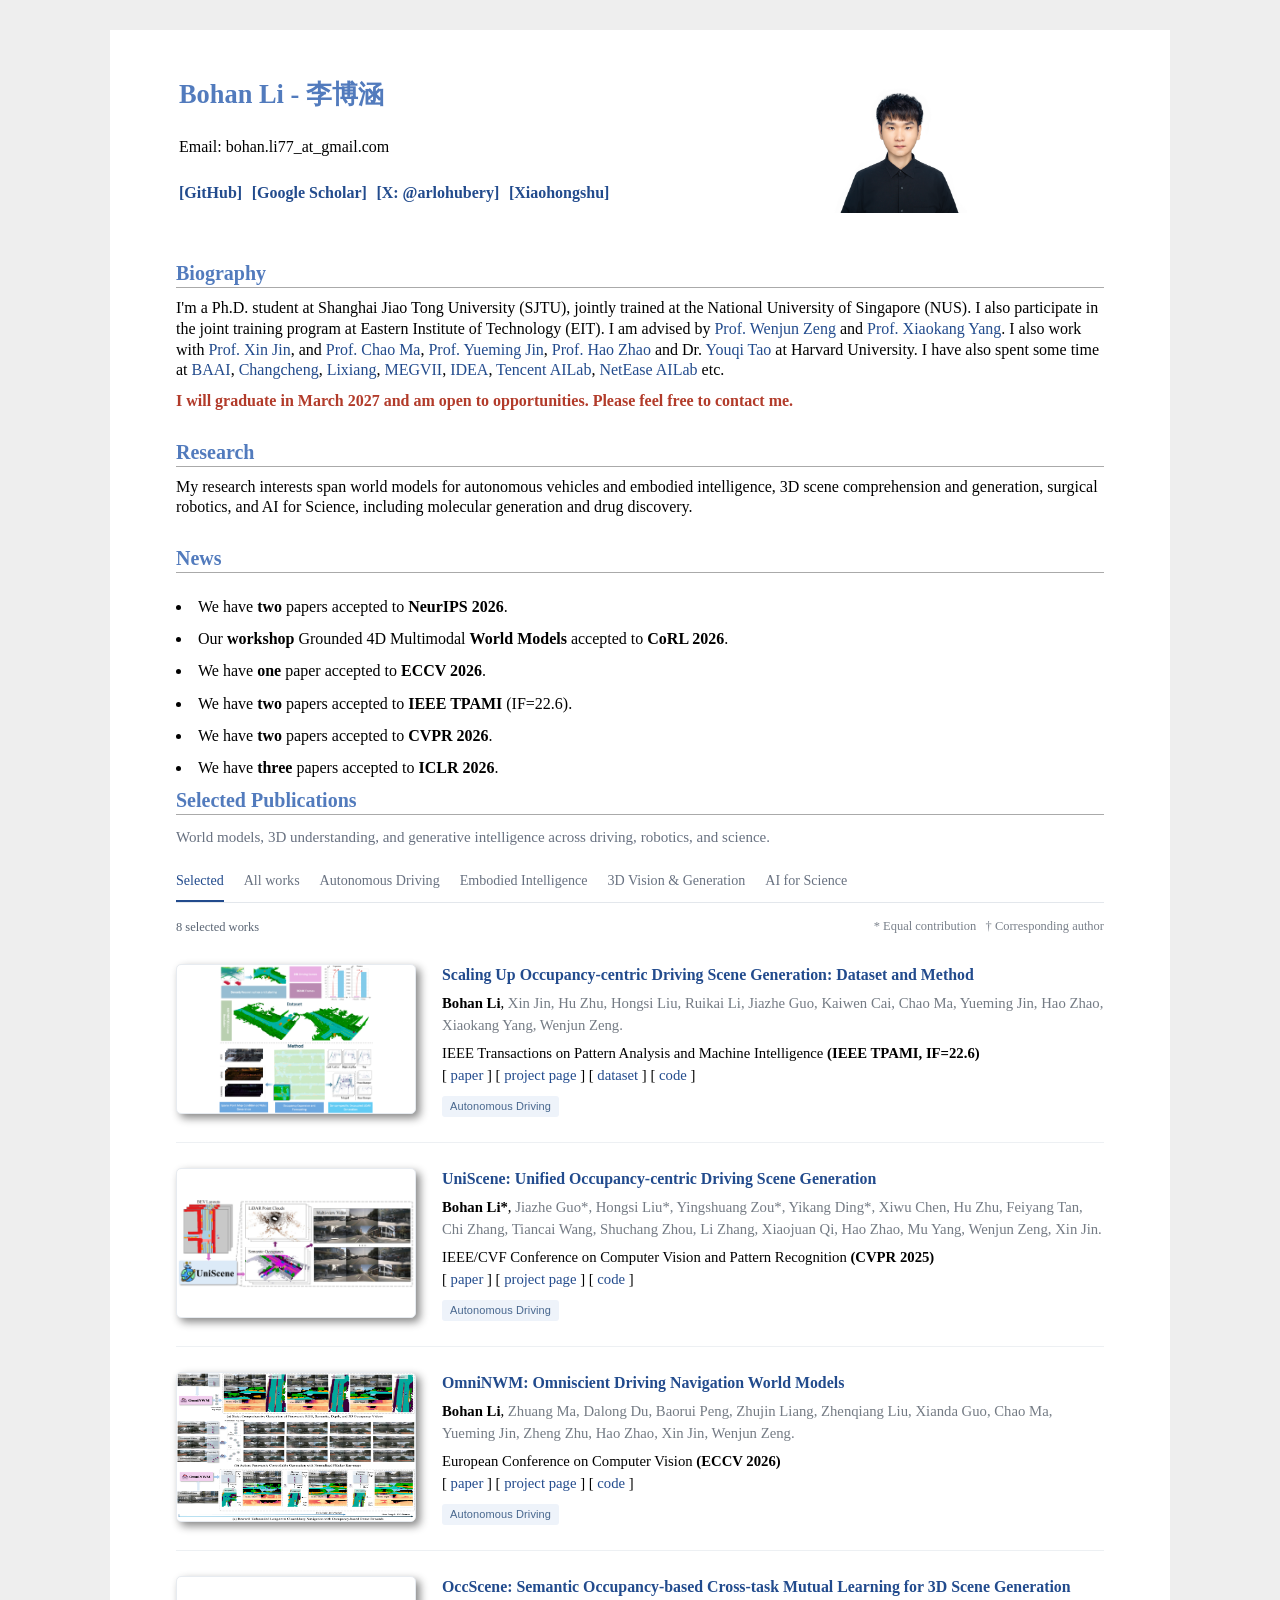
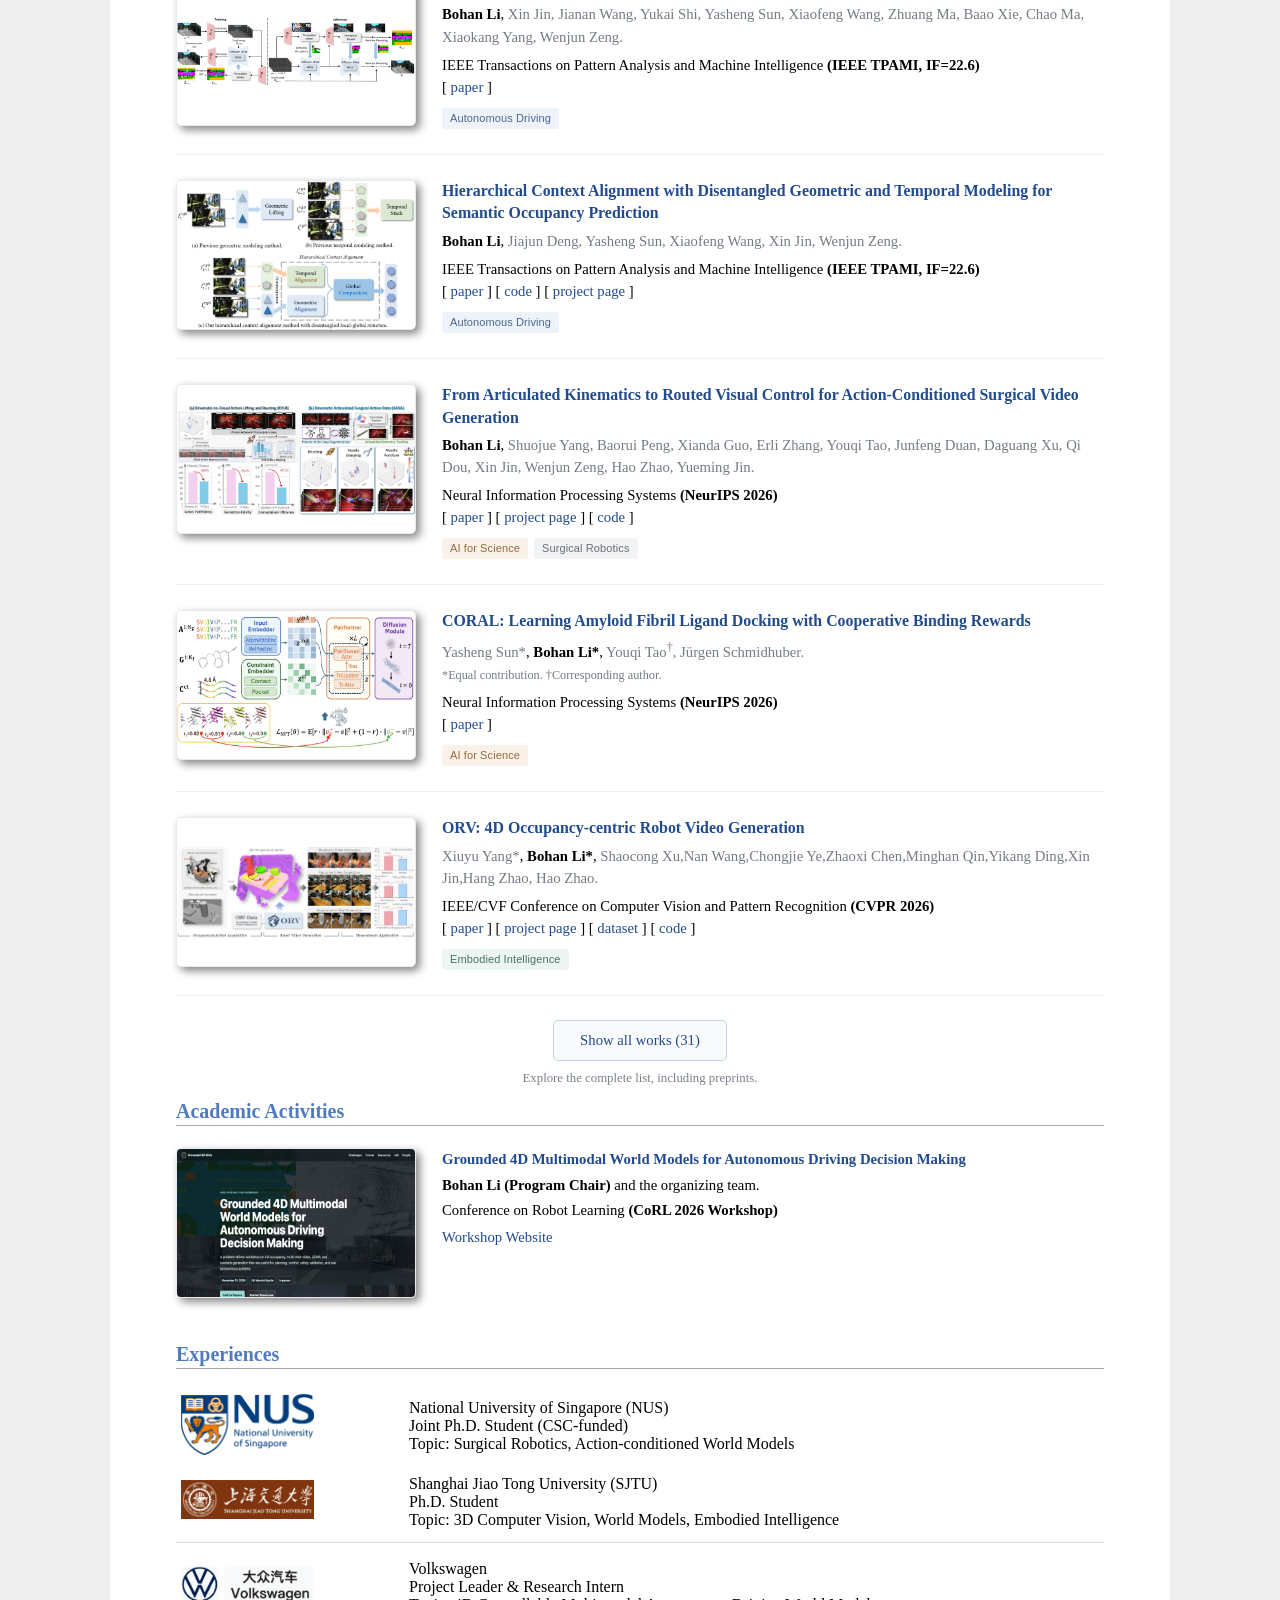
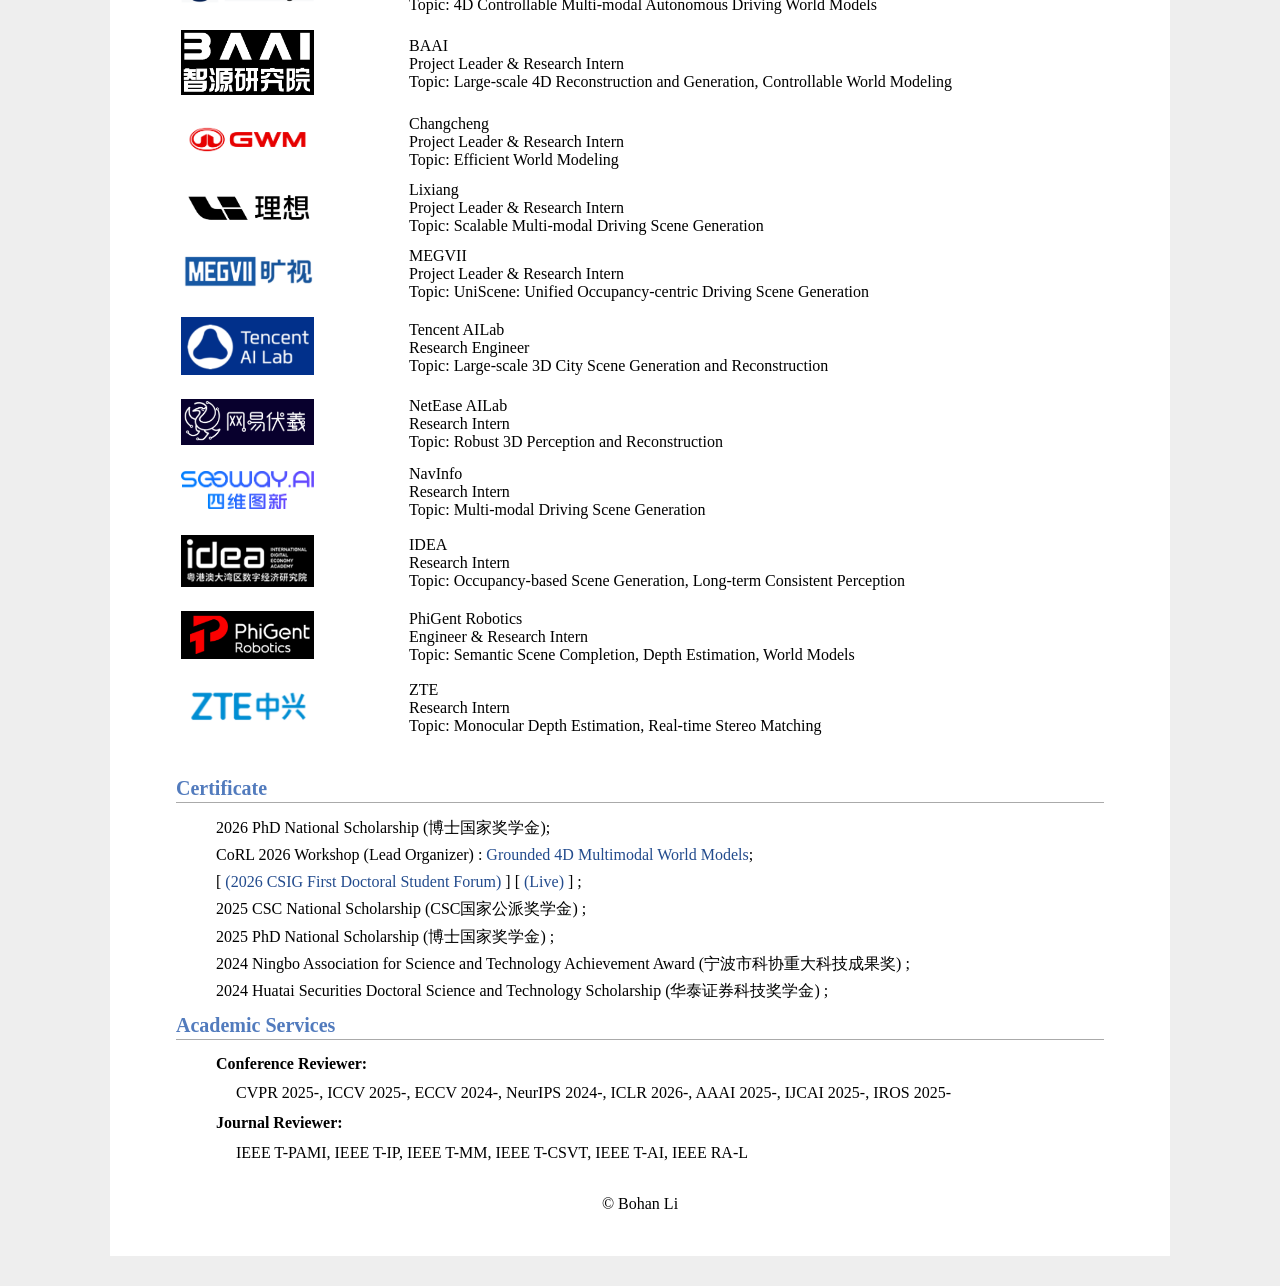
==== index.html @ b948cb82 "Remove equal-contribution markers from OmniNWM" ====
<!DOCTYPE html PUBLIC "-//W3C//DTD XHTML 1.1//EN"
  "http://www.w3.org/TR/xhtml11/DTD/xhtml11.dtd">
<html xmlns="http://www.w3.org/1999/xhtml" xml:lang="en">

<head>
    <link rel="shortcut icon" href="myIcon.ico">
    <meta http-equiv="Content-Type" content="text/html;charset=utf-8" />
    <meta name="viewport" content="width=device-width, initial-scale=1" />

    <meta name="keywords" content="Bohan Li">
    <meta name="description" content="Bohan Li&#39; home page">
    <meta name="google-site-verification" content="X2QFrl-bPeg9AdlMt4VKT9v6MJUSTCf-SrY3CvKt4Zs" />
    <link rel="stylesheet" href="jemdoc.css" type="text/css">
    <link rel="stylesheet" href="publications.css" type="text/css">
    <script src="publications.js" defer></script>
    <title>Bohan Li&#39; Homepage</title>
    <!-- Google Analytics -->
    <script>
        (function(i, s, o, g, r, a, m) {
            i['GoogleAnalyticsObject'] = r;
            i[r] = i[r] || function() {
                (i[r].q = i[r].q || []).push(arguments)
            }, i[r].l = 1 * new Date();
            a = s.createElement(o),
                m = s.getElementsByTagName(o)[0];
            a.async = 1;
            a.src = g;
            m.parentNode.insertBefore(a, m)
        })(window, document, 'script', 'https://www.google-analytics.com/analytics.js', 'ga');

        ga('create', 'UA-159069803-1', 'auto');
        ga('send', 'pageview');
    </script>
    <!-- End Google Analytics -->
    <!--
<script>
  (function(i,s,o,g,r,a,m){i['GoogleAnalyticsObject']=r;i[r]=i[r]||function(){
  (i[r].q=i[r].q||[]).push(arguments)},i[r].l=1*new Date();a=s.createElement(o),
  m=s.getElementsByTagName(o)[0];a.async=1;a.src=g;m.parentNode.insertBefore(a,m)
  })(window,document,'script','https://www.google-analytics.com/analytics.js','ga');

  ga('create', 'UA-87320911-1', 'auto');
  ga('send', 'pageview');

</script>
-->
</head>


<body>
    <div id="layout-content" style="margin-top:25px">
        <table>
            <tbody>
                <tr>
                    <td width="650">
                        <div id="toptitle">
                            <h1>Bohan Li -
                                <font face="Arial"> 李博涵 </font>
                            </h1>
                        </div>

                        <!-- <h3>Mphil Candidate</h3> -->
                        <p>
                            Email: bohan.li77_at_gmail.com<br>
                            <h4 class="profile-links">
                              <a href="https://github.com/Arlo0o">[GitHub]</a>
                              <a href="https://scholar.google.com/citations?user=V-YdQiAAAAAJ&hl=zh-CN">[Google Scholar]</a>
                              <a href="https://x.com/arlohubery">[X: @arlohubery]</a>  
                              <a href="https://www.xiaohongshu.com/user/profile/619df5410000000021021d40">[Xiaohongshu]</a> 
                            </h4>
                        </p>
                    </td>
                    <td>
                        <img src="images/libohan.jpg" style="width:50%;max-width:50%" alt="profile photo" class="hoverZoomLink" ><br>
                    </td>
                </tr>
                <tr>
                </tr>
            </tbody>
        </table>

        <h2>Biography </h2>
        <p>
          <!-- <span style="float:right;margin-left:16px;margin-bottom:8px;text-align:center;font-size:11px;color:#666;">
            <img src="images/wx.png" style="width:76px;max-width:76px;border:1px solid #ddd;padding:2px;background:#fff;" alt="WeChat QR code" class="hoverZoomLink"><br>
            Scan to add WeChat
          </span> -->
          I'm a Ph.D. student at Shanghai Jiao Tong University (SJTU), jointly trained at the National University of Singapore (NUS). I also participate in the joint training program at Eastern Institute of Technology (EIT). I am advised by <a href = "https://scholar.google.com/citations?hl=zh-CN&user=_cUfvYQAAAAJ">Prof. Wenjun Zeng</a> and <a href = "https://scholar.google.com/citations?hl=zh-CN&user=yDEavdMAAAAJ">Prof. Xiaokang Yang</a>. I also work with <a href = "https://scholar.google.com/citations?user=byaSC-kAAAAJ&hl=zh-CN">Prof. Xin Jin</a>, and <a href = "https://scholar.google.com/citations?hl=zh-CN&user=syoPhv8AAAAJ">Prof. Chao Ma</a>, <a href = "https://scholar.google.com/citations?user=s_kbB4oAAAAJ&hl=en">Prof. Yueming Jin</a>, <a href = "https://scholar.google.com/citations?user=ygQznUQAAAAJ&hl=en">Prof. Hao Zhao</a>  and Dr. <a href = "https://sternlab.bwh.harvard.edu/people/">Youqi Tao</a> at Harvard University. <!-- I did my Master's degree at South China University of Technology (SCUT) and Bachelor's degree at Northeastern University (NEU). --> I have also spent some time at <a href="https://www.baai.ac.cn/">BAAI</a>, <a href="https://www.gwm.com.cn/">Changcheng</a>, <a href="https://www.lixiang.com/">Lixiang</a>, <a href="https://en.megvii.com/megvii_research/">MEGVII</a>, <a href="https://www.idea.edu.cn/">IDEA</a>, <a href = "https://ailab.tencent.com/ailab/zh/index">Tencent AILab</a>, <a href="https://fuxi.163.com/laboratory">NetEase AILab</a> etc.
        </p>
        <p class="opportunity-line">I will graduate in March 2027 and am open to opportunities. Please feel free to contact me.</p>
        <h2>Research </h2>
        <p>
          My research interests span world models for autonomous vehicles and embodied intelligence, 3D scene comprehension and generation, surgical robotics, and AI for Science, including molecular generation and drug discovery.
        </p>
        <!-- <div class="research-scope">
          <img src="images/scope.png" alt="Research scope: structured 4D representations connect perception, generation, action, and reward across autonomous driving, embodied intelligence, and surgical robotics">
        </div> -->


        <h2>News </h2>
        <table style="width:100%;border:0px;border-spacing:0px;border-collapse:separate;margin-right:auto;margin-left:auto;"><tbody>
          <!-- <tr> -->
          <!-- <td style="padding:20px;width:100%;vertical-align:middle"> -->
            <div style="overflow-y: scroll; height: 205px;">
              <style>
                div::-webkit-scrollbar {
                  width: 3px; /* Scrollbar width */
                }

                div::-webkit-scrollbar-track {
                  background: #f1f1f1; /* Track color */
                }

                div::-webkit-scrollbar-thumb {
                  background: #888; /* Thumb color */
                }

                div::-webkit-scrollbar-thumb:hover {
                  background: #555; /* Thumb color on hover */
                }
              </style>
            <p>
              <li> We have <strong>two</strong> papers accepted to <strong>NeurIPS 2026</strong>. </li>
              <li> Our <strong>workshop</strong> Grounded 4D Multimodal <strong>World Models</strong> accepted to <strong>CoRL 2026</strong>. </li>
              <li> We have <strong>one</strong> paper accepted to <strong>ECCV 2026</strong>. </li>
              <li> We have <strong>two</strong> papers accepted to <strong>IEEE TPAMI</strong> (IF=22.6). </li>
              <li> We have <strong>two</strong> papers accepted to <strong>CVPR 2026</strong>. </li>
              <li> We have <strong>three</strong> papers accepted to <strong>ICLR 2026</strong>. </li>
              <li> We have <strong>one</strong> paper accepted to <strong>IEEE TPAMI</strong> (IF=22.6), good news on the last day of 2025. </li>
              <li> We have <strong>two</strong> papers accepted to <strong>IEEE TPAMI</strong> (IF=22.6). </li>
              <li> We have a paper accepted to <strong>NeurIPS 2025</strong>. </li>
              <li> We have a paper accepted to <strong>CoRL 2025 (Oral)</strong>. </li>
              <li> We have <strong>two</strong> papers accepted to <strong>ICCV 2025</strong>. </li>
              <li> We have a paper accepted to <strong>CVPR 2025</strong>. </li>
              <li> We have a paper accepted to <strong>NeurIPS 2024</strong>. </li>
              <li> We have <strong>two</strong> papers accepted to <strong>ECCV 2024</strong>. </li>
              <li> We have a paper accepted to <strong>IJCAI 2024 (Oral)</strong>. </li>
              <li> We have a paper accepted to <strong>AAAI 2024</strong>. </li>
              <li> We have a paper accepted to <strong>ICCV 2023</strong>. </li>
              <li> I worked as a Computer Vision Algorithm Engineer at <strong>Tencent AI Lab</strong>. </li>
            </p>
          </div>

        </tbody></table>


        <section id="publications" aria-labelledby="publications-heading">
        <h2 id="publications-heading">Selected Publications</h2>
        <p class="publication-intro">World models, 3D understanding, and generative intelligence across driving, robotics, and science.</p>
        <div id="publication-controls" hidden>
          <div class="publication-filters" role="group" aria-label="Filter publications">
            <button type="button" data-filter="selected" aria-pressed="true">Selected</button>
            <button type="button" data-filter="all" aria-pressed="false">All works</button>
            <button type="button" data-filter="driving" aria-pressed="false">Autonomous Driving</button>
            <button type="button" data-filter="embodied" aria-pressed="false">Embodied Intelligence</button>
            <button type="button" data-filter="vision" aria-pressed="false">3D Vision &amp; Generation</button>
            <button type="button" data-filter="science" aria-pressed="false">AI for Science</button>
          </div>
          <div class="publication-context">
            <p id="publication-status" role="status" aria-live="polite"></p>
            <span>* Equal contribution &nbsp; &dagger; Corresponding author</span>
          </div>
        </div>
        <noscript><p>All works are shown below. * Equal contribution; &dagger; Corresponding author.</p></noscript>
        <table id="tbPublications" width="100%"   >
            <tbody>
                <tr>
                  <td colspan="2" height="2"></td>  
                </tr>

                <tr>
                </tr>
                <tr>
                </tr>
                
                <tr>
                  <td width="206">
                      <img src="images\omninwm.png" width="200px" style="box-shadow: 4px 4px 8px #888">
                  </td>
                  <td><b><a href="">OmniNWM: Omniscient Driving Navigation World Models</a></b> <br>
                      <b>Bohan Li</b>, <font color="gray">Zhuang Ma, Dalong Du, Baorui Peng, Zhujin Liang, Zhenqiang Liu, Xianda Guo, Chao Ma, Yueming Jin, Zheng Zhu, Hao Zhao, Xin Jin, Wenjun Zeng.</font><br>
                      <p><p>European Conference on Computer Vision <b>(ECCV 2026)</b><br>  [ <a href="https://arxiv.org/abs/2510.18313">paper</a> ] [ <a href="https://arlo0o.github.io/OmniNWM/">project page</a> ] [ <a href="https://github.com/Ma-Zhuang/OmniNWM">code </a> ]   <img src="https://img.shields.io/github/stars/Ma-Zhuang/OmniNWM.svg?style=social&label=Star" alt="GitHub Stars"> 
                  </td>
              </tr>

                          
              <tr>
                <td width="206">
                    <img src="images\uniscene.png" width="200px" height="80" style="box-shadow: 4px 4px 8px #888">
                </td>
                <td><b><a href="">UniScene: Unified Occupancy-centric Driving Scene Generation</a></b> <br>
                    <b>Bohan Li*</b>, <font color="gray">Jiazhe Guo*, Hongsi Liu*, Yingshuang Zou*, Yikang Ding*, Xiwu Chen, Hu Zhu, Feiyang Tan, Chi Zhang, Tiancai Wang, Shuchang Zhou, Li Zhang, Xiaojuan Qi, Hao Zhao, Mu Yang, Wenjun Zeng, Xin Jin.</font><br>
                    <p><p>IEEE/CVF Conference on Computer Vision and Pattern Recognition <b>(CVPR 2025)</b><br> [ <a href="https://arxiv.org/abs/2412.05435">paper</a> ] [ <a href="https://arlo0o.github.io/uniscene/">project page</a> ] [ <a href="https://github.com/Arlo0o/UniScene-Unified-Occupancy-centric-Driving-Scene-Generation">code</a> ]  <img src="https://img.shields.io/github/stars/Arlo0o/UniScene-Unified-Occupancy-centric-Driving-Scene-Generation?style=social" alt="GitHub Stars">
                </td>
            </tr>

            <tr>
              <td width="206">
                  <img src="images\uniscenev2.png" width="200px"  style="box-shadow: 4px 4px 8px #888">
              </td>
              <td><b><a href="">Scaling Up Occupancy-centric Driving Scene Generation: Dataset and Method</a></b> <br>     
                  <b>Bohan Li</b>, <font color="gray"> Xin Jin, Hu Zhu, Hongsi Liu, Ruikai Li, Jiazhe Guo, Kaiwen Cai, Chao Ma, Yueming Jin, Hao Zhao, Xiaokang Yang, Wenjun Zeng.</font><br> 
                  <p><p>IEEE Transactions on Pattern Analysis and Machine Intelligence <b>(IEEE TPAMI, IF=22.6)</b><br> [ <a href="https://arxiv.org/abs/2510.22973">paper</a> ]  [ <a href="https://arlo0o.github.io/uniscenev2/">project page</a> ] [ <a href="https://huggingface.co/datasets/Arlolo0/Nuplan-Occupancy/tree/main">dataset</a> ]  [ <a href="https://github.com/Arlo0o/UniScene-Unified-Occupancy-centric-Driving-Scene-Generation/tree/v2">code</a> ]  <img src="https://img.shields.io/github/stars/Arlo0o/UniScene-Unified-Occupancy-centric-Driving-Scene-Generation?style=social" alt="GitHub Stars">
              </td>
          </tr>

              
                <tr>
                  <td width="206">
                      <img src="images\occscene.png" width="200px" height="80" style="box-shadow: 4px 4px 8px #888">
                  </td>
                  <td><b><a href="">OccScene: Semantic Occupancy-based Cross-task Mutual Learning for 3D Scene Generation</a></b> <br>
                      <b>Bohan Li</b>, <font color="gray">Xin Jin, Jianan Wang, Yukai Shi, Yasheng Sun, Xiaofeng Wang, Zhuang Ma, Baao Xie, Chao Ma, Xiaokang Yang, Wenjun Zeng.</font><br>
                      <p><p>IEEE Transactions on Pattern Analysis and Machine Intelligence <b>(IEEE TPAMI, IF=22.6)</b><br> [ <a href="https://ieeexplore.ieee.org/document/11139101">paper</a> ]
                  </td>
              </tr>
              



                          
              <tr>
                <td width="206">
                    <img src="images\hisop.png" width="200px" height="80" style="box-shadow: 4px 4px 8px #888">
                </td>
                <td><b><a href="">Hierarchical Context Alignment with Disentangled Geometric and Temporal Modeling for Semantic Occupancy Prediction</a></b> <br>
                    <b>Bohan Li</b>, <font color="gray">Jiajun Deng, Yasheng Sun, Xiaofeng Wang, Xin Jin, Wenjun Zeng.</font><br>
                    <p><p>IEEE Transactions on Pattern Analysis and Machine Intelligence <b>(IEEE TPAMI, IF=22.6)</b><br> [ <a href="https://ieeexplore.ieee.org/document/11328858">paper</a> ]  [ <a href="https://github.com/Arlo0o/HTCL">code</a> ]  [ <a href="https://arlo0o.github.io/hisop.github.io/">project page</a> ]  
                </td>
            </tr>


        <tr>
          <td width="206">
              <img src="images/KVLR.png" width="200px" style="box-shadow: 4px 4px 8px #888" alt="KVLR method and KASA dataset overview">
          </td>
          <td><b><a href="https://arxiv.org/abs/2605.08712">From Articulated Kinematics to Routed Visual Control for Action-Conditioned Surgical Video Generation</a></b> <br>
              <b>Bohan Li</b>, <font color="gray">Shuojue Yang, Baorui Peng, Xianda Guo, Erli Zhang, Youqi Tao, Junfeng Duan, Daguang Xu, Qi Dou, Xin Jin, Wenjun Zeng, Hao Zhao, Yueming Jin.</font><br>
              <p><p>Neural Information Processing Systems <b>(NeurIPS 2026)</b><br> [ <a href="https://arxiv.org/abs/2605.08712">paper</a> ] [ <a href="https://arlo0o.github.io/KVLR-project/">project page</a> ] [ <a href="https://github.com/Arlo0o/KVLR">code</a> ]
          </td>
        </tr>

        <tr>
          <td width="206">
              <img src="images/coral.jpg" width="200px" style="box-shadow: 4px 4px 8px #888" alt="CORAL cooperative amyloid fibril ligand docking overview">
          </td>
          <td><b><a href="https://openreview.net/forum?id=Dfzv8dmnaf">CORAL: Learning Amyloid Fibril Ligand Docking with Cooperative Binding Rewards</a></b> <br>
              <font color="gray">Yasheng Sun*</font>, <b>Bohan Li*</b>, <font color="gray">Youqi Tao<sup title="Corresponding author">&dagger;</sup>, J&uuml;rgen Schmidhuber.</font><br>
              <font color="gray"><small>*Equal contribution. &dagger;Corresponding author.</small></font><br>
              <p><p>Neural Information Processing Systems <b>(NeurIPS 2026)</b><br> [ <a href="https://openreview.net/forum?id=Dfzv8dmnaf">paper</a> ]
          </td>
        </tr>

            <tr>
              <td width="206">
                  <img src="images\Langsurf.png" width="200px" style="box-shadow: 4px 4px 8px #888">
              </td>
              <td><b><a href="">Langsurf: Language-embedded surface gaussians for 3d scene understanding</a></b> <br>
                <font color="gray">Hao Li, Minghan Qin, Zhengyu Zou, Diqi He, Xinhao Ji</font>, <b>Bohan Li</b>, <font color="gray"> Bohan Li, Bingquan Dai, Dingewn Zhang, Junwei Han.</font><br>
                <p><p>IEEE Transactions on Pattern Analysis and Machine Intelligence <b>(IEEE TPAMI, IF=22.6)</b><br>  [ <a href="https://arxiv.org/abs/2412.17635">paper</a> ] [ <a href="https://langsurf.github.io/">project page</a> ]  [ <a href="https://github.com/lifuguan/LangSurf">code</a> ] 
          </tr>



                        
          <tr>
            <td width="206">
                <img src="images\navinerfplus.png" width="200px"  style="box-shadow: 4px 4px 8px #888">
            </td>
            <td><b><a href="">NaviNeRF++: Towards Interpretable 3D Reconstruction via Unsupervised Disentangled Representation Learning</a></b> <br>
                <font color="gray">Baao Xie, Zequn Zhang, Huanting Guo, Qiuyu Chen, Hu Zhu,</font> <b>Bohan Li</b>, <font color="gray">Wenjun Zeng, Xin Jin.</font><br>
                <p><p>IEEE Transactions on Pattern Analysis and Machine Intelligence <b>(IEEE TPAMI, IF=22.6)</b><br> [ <a href="https://ieeexplore.ieee.org/abstract/document/11144453">paper</a> ]
            </td>
        </tr>

        



                <tr>
                  <td width="206">
                      <img src="images\orv.png" width="200px" style="box-shadow: 4px 4px 8px #888">
                  </td>
                  <td><b><a href="">ORV: 4D Occupancy-centric Robot Video Generation</a></b> <br>
                    <font color="gray">Xiuyu Yang*</font>, <b>Bohan Li*</b>, <font color="gray"> Shaocong Xu,Nan Wang,Chongjie Ye,Zhaoxi Chen,Minghan Qin,Yikang Ding,Xin Jin,Hang Zhao, Hao Zhao.</font><br>
                    <p><p>IEEE/CVF Conference on Computer Vision and Pattern Recognition <b>(CVPR 2026)</b><br> [ <a href="https://arxiv.org/abs/2506.03079">paper</a> ] [ <a href="https://orangesodahub.github.io/ORV/">project page</a> ] [ <a href="https://huggingface.co/datasets/Pixtella/Adv-nuSc">dataset</a> ] [ <a href="https://github.com/OrangeSodahub/ORV">code</a> ] <img src="https://img.shields.io/github/stars/OrangeSodahub/ORV.svg?style=social&label=Star" alt="GitHub Stars">  
                  </td>
              </tr>

              


          <tr>
            <td width="206">
                <img src="images\pam.png" width="200px" style="box-shadow: 4px 4px 8px #888">
            </td>
            <td><b><a href="">PAM: A Pose–Appearance–Motion Engine for Sim-to-Real HOI Video Generation</a></b> <br>
              <font color="gray">Mingju Gao, Kaisen Yang, Huan-ang Gao</font>, <b>Bohan Li</b>, <font color="gray"> Ao Ding, Wenyi Li, Yangcheng Yu, Jinkun Liu, Shaocong Xu, Yike Niu, Haohan Chi, Hao Chen, Hao Tang, Yu Zhang, Li Yi, Hao Zhao.</font><br>
              <p><p>IEEE/CVF Conference on Computer Vision and Pattern Recognition <b>(CVPR 2026)</b><br>  [ <a href="https://arxiv.org/abs/2603.22193">paper</a> ]  
            </td>
        </tr>



          <tr>
            <td width="206">
                <img src="images\LightofNormals.png" width="200px" style="box-shadow: 4px 4px 8px #888">
            </td>
            <td><b><a href="">Light of Normals: Unified Feature Representation for Universal Photometric Stereo</a></b> <br>
              <font color="gray">Houyuan Chen, Hong Li, Chongjie Ye, Zhaoxi Chen,</font> <b>Bohan Li</b>, <font color="gray"> Shaocong Xu, Xianda Guo, Xuhui Liu, Yikai Wang, Baochang Zhang, Satoshi Ikehata, Boxin Shi, Anyi Rao, Hao Zhao.</font><br>
              <p><p>International Conference on Learning Representations <b>(ICLR 2026)</b><br> [ <a href="https://arxiv.org/abs/2506.18882">paper</a> ] [ <a href="https://houyuanchen111.github.io/lino.github.io">project page</a> ]  [ <a href="https://huggingface.co/spaces/houyuanchen/lino">HuggingFace</a> ]  [ <a href="https://github.com/houyuanchen111/LINO_UniPS">code</a> ]  <img src="https://img.shields.io/github/stars/houyuanchen111/LINO_UniPS.svg?style=social&label=Star" alt="GitHub Stars"> 
            </td>
        </tr>


        
          <tr>
            <td width="206">
                <img src="images\LightX.png" width="200px" style="box-shadow: 4px 4px 8px #888">
            </td>
            <td><b><a href="">Light-X: Generative 4D Video Rendering with Camera and Illumination Control</a></b> <br>
              <font color="gray">Tianqi Liu, Zhaoxi Chen, Zihao Huang, Shaocong Xu, Saining Zhang, Chongjie Ye,</font> <b>Bohan Li</b>, <font color="gray">  Zhiguo Cao, Wei Li, Hao Zhao, Ziwei Liu.</font><br>
              <p><p>International Conference on Learning Representations <b>(ICLR 2026)</b><br> [ <a href="https://arxiv.org/abs/2512.05115">paper</a> ] [ <a href="https://lightx-ai.github.io/">project page</a> ]  [ <a href="https://github.com/TQTQliu/Light-X">code</a> ]   <img src="https://img.shields.io/github/stars/TQTQliu/Light-X.svg?style=social&label=Star" alt="GitHub Stars"> 
            </td>
        </tr>

          <tr>
            <td width="206">
                <img src="images\stablemap.png" width="200px" style="box-shadow: 4px 4px 8px #888">
            </td>
            <td><b><a href="">Stability Under Scrutiny: Benchmarking Representation Paradigms for Online HD Mapping</a></b> <br>
              <font color="gray">Hao Shan, Ruikai Li, Han Jiang, Yizhe Fan, Ziyang Yan,</font> <b>Bohan Li</b>, <font color="gray"> Xiaoshuai Hao, Hao Zhao, Zhiyong Cui, Yilong Ren, Haiyang Yu.</font><br>
              <p><p>International Conference on Learning Representations <b>(ICLR 2026)</b><br> [ <a href="https://arxiv.org/abs/2510.10660">paper</a> ] [ <a href="https://stablehdmap.github.io/">project page</a> ]  
            </td>
        </tr>

        <tr>
          <td width="206">
              <img src="images\dkt.png" width="200px" style="box-shadow: 4px 4px 8px #888">
          </td>
          <td><b><a href="">Diffusion Knows Transparency: Repurposing Video Diffusion for Transparent Object Depth and Normal Estimation</a></b> <br>
            <font color="gray">Shaocong Xu, Songlin Wei, Qizhe Wei, Zheng Geng, Hong Li, Licheng Shen, Qianpu Sun, Shu Han, Bin Ma,</font> <b>Bohan Li</b>, <font color="gray"> Chongjie Ye, Yuhang Zheng, Nan Wang, Saining Zhang, Hao Zhao.</font><br>
            <p><p>IEEE International Conference on Robotics & Automation <b>(ICRA 2026)</b><br> [ <a href="https://arxiv.org/pdf/2512.23705">paper</a> ] [ <a href="https://daniellli.github.io/projects/DKT/">project page</a> ]  [ <a href="https://github.com/Daniellli/DKT">code</a> ]   <img src="https://img.shields.io/github/stars/Daniellli/DKT.svg?style=social&label=Star" alt="GitHub Stars">  
          </td>
      </tr>

            <tr>
              <td width="206">
                  <img src="images\challenger.png" width="200px"  style="box-shadow: 4px 4px 8px #888">
              </td>
              <td><b><a href="">Challenger: Affordable Adversarial Driving Video Generation</a></b> <br>
                <font color="gray">Zhiyuan Xu*</font>, <b>Bohan Li*</b>, <font color="gray"> Huan-ang Gao, Mingju Gao, Yong Chen, Ming Liu, Chenxu Yan, Hang Zhao, Shuo Feng, Hao Zhao.</font><br>
                  <p><p>Conference on Robot Learning (<b>CoRL 2025</b> SAFE-ROL Workshop <b>Oral</b>)<br> [ <a href=https://arxiv.org/abs/2505.15880>paper</a> ] [ <a href="https://pixtella.github.io/Challenger/">project page</a> ] [ <a href="https://huggingface.co/datasets/Pixtella/Adv-nuSc">Dataset</a> ] [ <a href="https://github.com/Pixtella/Challenger">code</a> ]  <img src="https://img.shields.io/github/stars/Pixtella/Challenger.svg?style=social&label=Star" alt="GitHub Stars">  
              </td>
          </tr>

                <tr>
                  <td width="206">
                      <img src="images\MDE.png" width="200px" height="80" style="box-shadow: 4px 4px 8px #888">
                  </td>
                  <td><b><a href="">Hybrid-grained Feature Aggregation with Coarse-to-fine Language Guidance for Self-supervised Monocular Depth Estimation</a></b> <br>
                      <font color="gray"> Wenyao Zhang*, Hongsi Liu*, </font> <strong>Bohan Li*</strong>,<font color="gray"> Jiawei He, Zekun Qi, Yunnan Wang, Shengyang Zhao, Xinqiang Yu, Wenjun Zeng, Xin Jin.</font> 
                      <p><p>International Conference on Computer Vision <b>(ICCV 2025)</b><br>  [ <a href="https://arxiv.org/abs/2510.09320">paper</a> ]  [ <a href="https://github.com/Zhangwenyao1/Hybrid-depth">code</a> ] 
                  </td>
                </tr>

              <tr>
                <td width="206">
                    <img src="images\streetgs.png" width="200px" height="80" style="box-shadow: 4px 4px 8px #888">
                </td>
                <td><b><a href="">Unifying Appearance Codes and Bilateral Grids for Driving Scene Gaussian Splatting</a></b> <br>
                    <font color="gray">Nan Wang, Yuantao Chen, Lixing Xiao, Weiqing Xiao, </font><b>Bohan Li</b>, <font color="gray">Zhaoxi Chen, Chongjie Ye, Shaocong Xu, Saining Zhang, Ziyang Yan, Pierre Merriaux, Lei Lei, Tianfan Xue, Hao Zhao.</font><br>
                    <p><p>Neural Information Processing Systems <b>(NeurIPS 2025)</b><br> [ <a href="https://arxiv.org/abs/2506.05280?">paper</a> ]  [ <a href="https://bigcileng.github.io/bilateral-driving/">project page</a> ]  [ <a href="https://github.com/BigCiLeng/bilateral-driving">code</a> ] <img src="https://img.shields.io/github/stars/BigCiLeng/bilateral-driving.svg?style=social&label=Star" alt="GitHub Stars">
                </td>
            </tr>



            <tr>
              <td width="206">
                  <img src="images\OnePoseViaGen.png" width="200px"  style="box-shadow: 4px 4px 8px #888">
              </td>
              <td><b><a href="">One View, Many Worlds: Single-Image to 3D Object Meets Generative Domain Randomization for One-Shot 6D Pose Estimation</a></b> <br>
                <font color="gray"> Zheng Geng, Nan Wang, Shaocong Xu, Chongjie Ye, </font><b>Bohan Li</b>, <font color="gray">Zhaoxi Chen, Sida Peng, Hao Zhao.</font><br>
                  <p><p>Conference on Robot Learning ( <b>CoRL 2025 Oral</b>)<br> [ <a href="https://arxiv.org/abs/2509.07978">paper</a> ] [ <a href="https://gzwsama.github.io/OnePoseviaGen.github.io/">project page</a> ] [ <a href="https://huggingface.co/spaces/ZhengGeng/OnePoseviaGen">Huggingface</a> ] [ <a href="https://github.com/gzwsama/OnePoseviaGen">code</a> ]  <img src="https://img.shields.io/github/stars/gzwsama/OnePoseviaGen.svg?style=social&label=Star" alt="GitHub Stars">
              </td>
          </tr>


              
              <tr>
                <td width="206">
                    <img src="images\dist4d.png" width="200px" height="80" style="box-shadow: 4px 4px 8px #888">
                </td>
                <td><b><a href="">DiST-4D: Disentangled Spatiotemporal Diffusion with Metric Depth for 4D Driving Scene Generation</a></b> <br>
                    <font color="gray"> Jiazhe Guo, Yikang Ding, Xiwu Chen, Shuo Chen, </font> <strong>Bohan Li</strong>,<font color="gray"> Yingshuang Zou, Xiaoyang Lyu, Feiyang Tan, Xiaojuan Qi, Zhiheng Li, Hao Zhao.</font><br>
                    <p><p>International Conference on Computer Vision <b>(ICCV 2025)</b><br> [
                        <a href="https://arxiv.org/abs/2503.15208">paper</a> ] [ <a href="https://royalmelon0505.github.io/DiST-4D/">page</a> ] [ <a href="https://github.com/royalmelon0505/dist4d">code</a> ] <img src="https://img.shields.io/github/stars/royalmelon0505/dist4d.svg?style=social&label=Star" alt="GitHub Stars">
                </td>
              </tr>

              <tr>
                <td width="206">
                    <img src="images\mudg.jpg" width="200px" height="80" style="box-shadow: 4px 4px 8px #888">
                </td>
                <td><b><a href="">MuDG: Taming Multi-modal Diffusion with Gaussian Splatting for Urban Scene Reconstruction</a></b> <br>
                    <font color="gray"> Yingshuang Zou, Yikang Ding, Chuanrui Zhang, Jiazhe Guo, </font> <strong>Bohan Li</strong>,<font color="gray">  Xiaoyang Lyu, Feiyang Tan, Xiaojuan Qi, Haoqian Wang.</font><br>
                    <p><p>British Machine Vision Association <b>(BMVC 2025)</b><br> [
                        <a href="https://arxiv.org/abs/2503.10604">paper</a> ] [ <a href="https://heiheishuang.xyz/mudg">page</a> ] [ <a href="https://github.com/heiheishuang/MuDG">code</a> ]  <img src="https://img.shields.io/github/stars/heiheishuang/MuDG.svg?style=social&label=Star" alt="GitHub Stars">
                </td>
              </tr>




                <tr>
                  <td colspan="2" height="5"></td>  
                </tr>

                <tr>
                  <td width="206">
                      <img src="images\TAPTRv2.png" width="200px" height="80" style="box-shadow: 4px 4px 8px #888">
                  </td>
                  <td><b><a href="">TAPTRv2: Attention-based Position Update Improves Tracking Any Point</a></b> <br>
                      <font color="gray"> Hongyang Li, Feng Li, Hao Zhang, Tianhe Ren, Shilong Liu,</font> <strong>Bohan Li</strong>,<font color="gray"> Zhaoyang Zeng, Lei Zhang.</font><br>
                      <p><p>Neural Information Processing Systems <b>(NeurIPS 2024)</b><br> [
                          <a href="https://arxiv.org/abs/2407.16291">paper</a> ]  
                  </td>
                </tr>

                <tr>
                  <td colspan="2" height="5"></td>  
                </tr>

                <tr>
                <tr>
                  <td width="206">
                      <img src="images\htcl.jpg" width="200px" style="box-shadow: 4px 4px 8px #888">
                  </td>
                  <td><b><a href="">Hierarchical Temporal Context Learning for Camera-based Semantic Scene Completion</a></b> <br>
                      <b>Bohan Li</b>, <font color="gray">Jiajun Deng, Wenyao Zhang, Liang, Dalong Du, Xin Jin, Wenjun Zeng. </font><br>
                      <p><p>European Conference on Computer Vision <b>(ECCV 2024)</b><br> [
                          <a href="https://arxiv.org/abs/2407.02077">paper</a> ]  [ <a href="https://github.com/Arlo0o/HTCL">code</a> ]  <img src="https://img.shields.io/github/stars/Arlo0o/HTCL.svg?style=social&label=Star" alt="GitHub Stars">
                  </td>
                </tr>
                </tr>

                <tr>
                  <td colspan="2" height="10"></td>  
                </tr>

                <tr>
                  <td width="206">
                      <img src="images\cldis.jpg" width="200px"  style="box-shadow: 4px 4px 8px #888">
                  </td>
                  <td><b><a href="">Closed-Loop Unsupervised Representation Disentanglement with β-VAE Distillation and Diffusion Probabilistic Feedback</a></b> <br>
                    <font color="gray">Xin Jin*, </font><b>Bohan Li*</b>, <font color="gray">Baao Xie, Wenyao Zhang, Jinming Liu, Ziqiang Li, Tao Yang, Wenjun Zeng. </font><br>  
                      <p><p>European Conference on Computer Vision <b>(ECCV 2024)</b><br> [
                          <a href="https://arxiv.org/abs/2402.02346">paper</a> ]   
                  </td>
                </tr>

                <tr>
                  <td colspan="2" height="10"></td>  
                </tr>
                
                <tr>
                  <td width="206">
                      <img src="images\brgscene.jpg" width="200px" height="80" style="box-shadow: 4px 4px 8px #888">
                  </td>
                  <td><b><a href="">Bridging Stereo Geometry and BEV Representation with Reliable Mutual Interaction for Semantic Scene Completion</a></b> <br>
                      <strong>Bohan Li</strong>,<font color="gray"> Yasheng Sun, Zhujin Liang, Dalong Du, Zhuanghui Zhang, Xiaofeng Wang, Yunnan Wang, Xin Jin, Wenjun Zeng.</font><br>
                      <p><p>International Joint Conference on Artificial Intelligence <b>(IJCAI 2024 Oral)</b><br> [
                          <a href="https://arxiv.org/abs/2303.13959">paper</a> ]  [ <a href="https://github.com/Arlo0o/StereoScene">code</a> ]   <img src="https://img.shields.io/github/stars/Arlo0o/StereoScene.svg?style=social&label=Star" alt="GitHub Stars">
                  </td>
                </tr>
                <tr>
                  <td colspan="2" height="10"></td>  
                </tr>
                <tr>
                  <td width="206">
                      <img src="images\vpd.jpg" width="200px" height="115" style="box-shadow: 4px 4px 8px #888">
                  </td>
                  <td><b><a href="">One at a Time: Progressive Multi-step Volumetric Probability Learning for Reliable 3D Scene Perception</a></b> <br>
                      <b>Bohan Li</b>, <font color="gray">Yasheng Sun, Jingxin Dong, Zheng Zhu, Jinming Liu, Xin Jin, Wenjun Zeng. </font><br>
                      <p><p>AAAI Conference on Artificial Intelligence <b>(AAAI 2024)</b><br> [
                          <a href="https://arxiv.org/abs/2306.12681">paper</a> ]  
                  </td>
                </tr>
                <tr>
                  <td colspan="2" height="10"></td>  
                </tr>
                <tr>
                  <td width="206">
                      <img src="images\navinerf.jpg" width="200px" height="80" style="box-shadow: 4px 4px 8px #888">
                  </td>
                  <td><b><a href="">NaviNeRF: NeRF-based 3D Representation Disentanglement by Latent Semantic Navigation</a></b> <br>
                    <font color="gray">Baao Xie*, </font><b>Bohan Li*</b>, <font color="gray">Zequn Zhang, Junting Dong, Xin Jin, Jingyu Yang, Wenjun Zeng. </font><br>
                      <p><p>International Conference on Computer Vision <b>(ICCV 2023)</b><br> [
                          <a href="https://arxiv.org/abs/2304.11342">paper</a> ]   [ <a href="https://github.com/Arlo0o/NaviNeRF">code</a> ]
                  </td>
                </tr>
                <tr>
                <tr>
                  <td colspan="2" height="10"></td>  
                </tr>
                <tr>
                </tr>


                


        <tr>
          <td width="206">
              <img src="images\GigaBrain0.5M.png" width="200px"  style="box-shadow: 4px 4px 8px #888">
          </td>
          <td><b><a href="">GigaBrain-0.5M*: A VLA That Learns From World Model-Based Reinforcement Learning</a></b> <br>  
            <font color="gray"> GigaBrain Team: Boyuan Wang, </font> <b>Bohan Li</b>, <font color="gray">Chaojun Ni, Guan Huang, Guosheng Zhao, Hao Li, Jie Li, Jindi Lv, Jingyu Liu, Lv Feng, Mingming Yu, Peng Li, Qiuping Deng, Tianze Liu, Xinyu Zhou, Xinze Chen, Xiaofeng Wang, Yang Wang, Yifan Li, Yifei Nie, Yilong Li, Yukun Zhou, Yun Ye, Zhichao Liu, Zheng Zhu.</font><br> 
              <p><p>Arxiv<br> [ <a href="https://arxiv.org/abs/2602.12099">paper</a> ] [ <a href="https://gigabrain05m.github.io/">project page</a> ]   [ <a href="https://github.com/open-gigaai/giga-brain-0">code</a> ] <img src="https://img.shields.io/github/stars/open-gigaai/giga-brain-0.svg?style=social&label=Star" alt="GitHub Stars">  
          </td>
      </tr>


          <tr>
            <td width="206">
                <img src="images\General-World-Models-Survey.png" width="200px"  style="box-shadow: 4px 4px 8px #888">
            </td>
            <td><b><a href="">Is Sora a World Simulator? A Comprehensive Survey on General World Models and Beyond</a></b> <br>  
              <font color="gray"> Zheng Zhu*, Xiaofeng Wang*, Wangbo Zhao*, Chen Min*, </font> <b>Bohan Li*</b>, <font color="gray">Nianchen Deng*, Min Dou*, Yuqi Wang*, Botian Shi, Kai Wang, Chi Zhang, Yang You, Zhaoxiang Zhang, Dawei Zhao, Liang Xiao, Jian Zhao, Jiwen Lu, Guan Huang.</font><br> 
                <p><p>Arxiv<br> [ <a href="https://arxiv.org/abs/2405.03520">paper</a> ] [ <a href="https://github.com/GigaAI-research/General-World-Models-Survey">project page</a> ] [ <a href="https://github.com/open-gigaai/giga-brain-0">code</a> ]  <img src="https://img.shields.io/github/stars/GigaAI-research/General-World-Models-Survey.svg?style=social&label=Star" alt="GitHub Stars">  
            </td>
        </tr>



              <!-- <tr>
                <td colspan="2" height="10"></td>  
              </tr> -->
              <tr>
                <td width="206">
                  <img src="images\tai.png" width="200px" height="100" style="box-shadow: 4px 4px 8px #888">
                </td>
                <td><b><a href="">Robust Scale-Aware Stereo Matching Network</a></b> <br>
                  <font color="gray">James Okae, </font><b>Bohan Li</b>, <font color="gray">Juan Du, Yueming Hu. </font><br>
                    <p><p>IEEE Transactions on Artificial Intelligence <b>(IEEE TAI)</b><br> [
                        <a href="https://ieeexplore.ieee.org/document/9547779">paper</a> ]    
                </td>
              </tr>


                <tr>
                </tr>

              <tr>
                <td width="206">
                  <img src="images\stereodiffuer.png" width="200px" height="100" style="box-shadow: 4px 4px 8px #888" alt="StereoDiffuer overview">
                </td>
                <td><b><a href="https://www.sciencedirect.com/science/article/abs/pii/S0923596526001827">StereoDiffuer: Diffusion-based Progressive Geometry Modeling with Saliency Attention Perception for Stereo Matching</a></b> <br>
                  <b>Bohan Li</b><br>
                    <p><p>Signal Processing: Image Communication <b>(SPIC)</b><br> [
                        <a href="https://www.sciencedirect.com/science/article/abs/pii/S0923596526001827">paper</a> ]
                </td>
              </tr>
                
                

                <tr></tr>
                <tr></tr>
                <!-- <tr></tr> -->

            </tbody>
        </table>
        <div class="publication-expand" id="publication-expand" hidden>
          <button type="button" id="publication-toggle" aria-controls="tbPublications" aria-expanded="false">Show all works</button>
          <p id="publication-expand-note"></p>
        </div>
        </section>
        <section class="academic-activities" aria-labelledby="activities-heading">
          <h2 id="activities-heading">Academic Activities</h2>
          <div class="activity-item">
            <img src="images/corl2026-workshop.png" alt="CoRL 2026 workshop website" width="200">
            <div>
              <a class="activity-title" href="https://arlo0o.github.io/Grounded-Driving-World-Models_Workshop/">Grounded 4D Multimodal World Models for Autonomous Driving Decision Making</a>
              <p><strong>Bohan Li (Program Chair)</strong> and the organizing team.</p>
              <p>Conference on Robot Learning <strong>(CoRL 2026 Workshop)</strong></p>
              <a href="https://arlo0o.github.io/Grounded-Driving-World-Models_Workshop/">Workshop Website</a>
            </div>
          </div>
        </section>
        <h2>
            <font>Experiences </font>
        </h2>
    
        <table style="width:100%;border:0;border-spacing:0 10px;margin:0 auto">
          <tbody>
            <tr>
              <td style="padding:5px;width:25%">
                <img style="width:60%;max-width:60%" src='images/NUS.png' alt="NUS logo">
              </td>
              <td style="width:75%">
                <papertitle>National University of Singapore (NUS)</papertitle><br>
                Joint Ph.D. Student (CSC-funded)<br>
                Topic: Surgical Robotics, Action-conditioned World Models
              </td>
            </tr>

            <tr>
              <td style="padding:5px;width:25%">
                <img style="width:60%;max-width:60%" src='images/SJTU.png' alt="SJTU logo">
              </td>
              <td style="width:75%">
                <papertitle>Shanghai Jiao Tong University (SJTU)</papertitle><br>
                Ph.D. Student<br>
                Topic: 3D Computer Vision, World Models, Embodied Intelligence
              </td>
            </tr>

            <tr>
              <td colspan="2" style="padding:2px 0 6px 0">
                <div style="border-top:1px solid #dddddd"></div>
              </td>
            </tr>

            <tr>
              <td style="padding:5px;width:25%">
                <img style="width:60%;max-width:60%" src='images/大众汽车.png' alt="Volkswagen logo">
              </td>
              <td style="width:75%">
                <papertitle>Volkswagen</papertitle><br>
                Project Leader & Research Intern<br>
                Topic: 4D Controllable Multi-modal Autonomous Driving World Models
              </td>
            </tr>

            <tr>
              <td style="padding:5px;width:25%">
                <img style="width:60%;max-width:60%" src='images/baai.png'>
              </td>
              <td style="width:75%">
                <papertitle>BAAI</papertitle><br>
                Project Leader & Research Intern<br>
                Topic: Large-scale 4D Reconstruction and Generation, Controllable World Modeling
              </td>
            </tr>
          
            
            <tr>
              <td style="padding:5px;width:25%">
                <img style="width:60%;max-width:60%" src='images/changcheng.png'>
              </td>
              <td style="width:75%">
                <papertitle>Changcheng</papertitle><br>
                Project Leader & Research Intern<br>
                Topic: Efficient World Modeling
              </td>
            </tr>


            <tr>
              <td style="padding:5px;width:25%">
                <img style="width:60%;max-width:60%" src='images/lixiang.png'>
              </td>
              <td style="width:75%">
                <papertitle>Lixiang</papertitle><br>
                Project Leader & Research Intern<br>
                Topic: Scalable Multi-modal Driving Scene Generation
              </td>
            </tr>
          

            
            <tr>
              <td style="padding:5px;width:25%">
                <img style="width:60%;max-width:60%" src='images/megvii.png'>
              </td>
              <td style="width:75%">
                <papertitle>MEGVII</papertitle><br>
                Project Leader & Research Intern<br>
                Topic: UniScene: Unified Occupancy-centric Driving Scene Generation
              </td>
            </tr>
          

            <tr>
              <td style="padding:5px;width:25%">
                <img style="width:60%;max-width:60%" src='images/tencent.png'>
              </td>
              <td style="width:75%">
                <papertitle>Tencent AILab</papertitle><br>
                Research Engineer<br>
                Topic: Large-scale 3D City Scene Generation and Reconstruction
              </td>
            </tr>
          
 
            <tr>
              <td style="padding:5px;width:25%">
                <img style="width:60%;max-width:60%" src='images/netease.png'>
              </td>
              <td style="width:75%">
                <papertitle>NetEase AILab</papertitle><br>
                Research Intern<br>
                Topic: Robust 3D Perception and Reconstruction
              </td>
            </tr>


            <tr>
              <td style="padding:5px;width:25%">
                <img style="width:60%;max-width:60%" src='images/siweituxin.png'>
              </td>
              <td style="width:75%">
                <papertitle>NavInfo</papertitle><br>
                Research Intern<br>
                Topic: Multi-modal Driving Scene Generation
              </td>
            </tr>

            
            <tr>
              <td style="padding:5px;width:25%">
                <img style="width:60%;max-width:60%" src='images/idea.png'>
              </td>
              <td style="width:75%">
                <papertitle>IDEA</papertitle><br>
                Research Intern<br>
                Topic: Occupancy-based Scene Generation, Long-term Consistent Perception
              </td>
            </tr>
          
          
 
            <tr>
              <td style="padding:5px;width:25%">
                <img style="width:60%;max-width:60%" src='images/phigent.png'>
              </td>
              <td style="width:75%">
                <papertitle>PhiGent Robotics</papertitle><br>
                Engineer & Research Intern<br>
                Topic: Semantic Scene Completion, Depth Estimation, World Models
              </td>
            </tr>
          
 
            <tr>
              <td style="padding:5px;width:25%">
                <img style="width:60%;max-width:60%" src='images/zte.png'>
              </td>
              <td style="width:75%">
                <papertitle>ZTE</papertitle><br>
                Research Intern<br>
                Topic: Monocular Depth Estimation, Real-time Stereo Matching
              </td>
            </tr>
          </tbody></table>


        <h2>
            <font>Certificate </font>
        </h2>
        <ul style="list-style-type:none">
            <li>
                  <p style="margin-left: 0px; line-height: 120%; margin-top: 8px; margin-bottom: 8px;">
                    <font size="3">
                        2026 PhD National Scholarship (博士国家奖学金); <br> </font>
                  </p>


                  <p style="margin-left: 0px; line-height: 120%; margin-top: 8px; margin-bottom: 8px;">
                    <font size="3">
                        <meta charset="utf-8">
                        CoRL 2026 Workshop (Lead Organizer) : <a href="https://arlo0o.github.io/Grounded-Driving-World-Models_Workshop/">Grounded 4D Multimodal World Models</a>; <br> </font>
                  </p>

                  <p style="margin-left: 0px; line-height: 120%; margin-top: 8px; margin-bottom: 8px;">
                    <font size="3">
                        <meta charset="utf-8">
                           <!-- <br> </font>  -->
                        [ <a href="https://m.csig.org.cn/22/202512/53124.html">(2026 CSIG First Doctoral Student Forum) </a> ] [ <a href="https://m.alltuu.com/album/a0b59263d6a4a6a354c95b1362401b06/?menu=live">(Live) </a> ] ;  
                </p>
                

                <p style="margin-left: 0px; line-height: 120%; margin-top: 8px; margin-bottom: 8px;">
                  <font size="3">
                      <meta charset="utf-8">
                      2025 CSC National Scholarship     (CSC国家公派奖学金) ; <br> </font>
              </p>
             


                <p style="margin-left: 0px; line-height: 120%; margin-top: 8px; margin-bottom: 8px;">
                    <font size="3">
                        <meta charset="utf-8">
                        2025 PhD National Scholarship  (博士国家奖学金) ;  <br> </font>
                </p>
                

                <p style="margin-left: 0px; line-height: 120%; margin-top: 8px; margin-bottom: 8px;">
                  <font size="3">
                      <meta charset="utf-8">
                        2024 Ningbo Association for Science and Technology Achievement Award    (宁波市科协重大科技成果奖) ; <br> </font> 
              </p>
              

              
                <p style="margin-left: 0px; line-height: 120%; margin-top: 8px; margin-bottom: 8px;">
                  <font size="3">
                      <meta charset="utf-8">
                        2024 Huatai Securities Doctoral Science and Technology Scholarship  (华泰证券科技奖学金) ;  <br> </font>  
              </p>
              
   
              <!-- <p style="margin-left: 0px; line-height: 120%; margin-top: 8px; margin-bottom: 8px;">
                <font size="3">
                    <meta charset="utf-8">
                        2022 Outstanding Graduate Scholarship;  <br> </font>
            </p> -->
   

           <!-- <p style="margin-left: 0px; line-height: 120%; margin-top: 8px; margin-bottom: 8px;">
            <font size="3">
                <meta charset="utf-8">
                IJCAI 2024 Oral Presentation ; <br> </font>
        </p> -->
              
            </li>
        </ul>


        <h2>
            <font>Academic Services </font>
        </h2>
        <ul style="list-style-type:none">
            <li>
                <p style="margin-left: 0px; line-height: 120%; margin-top: 8px; margin-bottom: 8px;">
                    <font size="3">
                        <meta charset="utf-8">
                        <strong> Conference Reviewer: </strong> <br> </font>
                </p>
                <p style="margin-left: 20px; line-height: 150%; margin-top: 8px; margin-bottom: 8px;">
                    <font size="3">
                        <meta charset="utf-8"> CVPR 2025-, ICCV 2025-, ECCV 2024-, NeurIPS 2024-, ICLR 2026-, AAAI 2025-, IJCAI 2025-, IROS 2025- 
                    </font>
                </p>

                <p style="margin-left: 0px; line-height: 120%; margin-top: 8px; margin-bottom: 8px;">
                  <font size="3">
                      <meta charset="utf-8">
                      <strong> Journal Reviewer: </strong> <br> </font>
              </p>
              <p style="margin-left: 20px; line-height: 150%; margin-top: 8px; margin-bottom: 8px;">
                  <font size="3">
                      <meta charset="utf-8"> IEEE T-PAMI, IEEE T-IP, IEEE T-MM, IEEE T-CSVT, IEEE T-AI, IEEE RA-L
                  </font>
              </p>

            </li>
        </ul>
 


        <p><center>
          <div id="clustrmaps-widget" style="width:10%">
          <script type="text/javascript" id="clstr_globe" src="https://clustrmaps.com/globe.js?d=IHdTXcKBl1BpqCoYqnVUkUvuP5Pu2pZapqOfHpm0RUU"></script>
          </div>        
          <br>
            &copy; Bohan Li 
          </center>
        </p>

</body>

</html>
---- jemdoc.css ----
/* Default css file for jemdoc. */

table#tlayout {
    border: none;
    border-collapse: separate;
    background: white;
}
/*
body {
	background: white;
	padding-bottom: 8px;
	margin: 0;
}
*/
html {
  background-color: #eeeeee; 
}

body { 
  font-family: Georgia, serif;
  color: #000;
  background-color: #ffffff;
  text-align:left; /* for IE */
  margin-top: 30px;
  margin-bottom: 30px;
  margin-left: auto;
  margin-right: auto;
  padding-left:  50px;
  padding-right: 50px;
  padding-top: 10px;
  padding-bottom: 30px;
  max-width: 960px;
}

#layout-menu {
	background: #f6f6f6;
	border: 1px solid #dddddd;
	padding-top: 0.5em;
	padding-left: 8px;
	padding-right: 8px;
	font-size: 1.0em;
	width: auto;
	white-space: nowrap;
    text-align: left;
    vertical-align: top;
}

#layout-menu td {
	background: #f4f4f4;
    vertical-align: top;
}

#layout-content {
	padding-top: 0.0em;
	padding-left: 1.0em;
	padding-right: 1.0em;
    border: none;
    background: white;
    text-align: left;
    vertical-align: top;
}

#layout-menu a {
	line-height: 1.5em;
	margin-left: 0.5em;
}

tt {
    background: #ffffdd;
}

pre, tt {
	font-size: 90%;
	font-family: monaco, monospace;
}

a, a > tt {
	color: #224b8d;
	text-decoration: none;
}

a:hover {
	border-bottom: 1px gray dotted;
}

#layout-menu a.current:link, #layout-menu a.current:visited {
	color: #022b6d;
	border-bottom: 1px gray solid;
}
#layout-menu a:link, #layout-menu a:visited, #layout-menu a:hover {
	color: #527bbd;
	text-decoration: none;
}
#layout-menu a:hover {
	text-decoration: none;
}

div.menu-category {
	border-bottom: 1px solid gray;
	margin-top: 0.8em;
	padding-top: 0.2em;
	padding-bottom: 0.1em;
	font-weight: bold;
}

div.menu-item {
	padding-left: 16px;
	text-indent: -16px;
}

div#toptitle {
	padding-bottom: 0.2em;
	margin-bottom: 1.5em;
	/*border-bottom: 3px double gray;*/
}

/* Reduce space if we begin the page with a title. */
div#toptitle + h2, div#toptitle + h3 {
	margin-top: 0em;
}

div#subtitle {
	margin-top: 0.0em;
	margin-bottom: 0.0em;
	padding-top: 0em;
	padding-bottom: 0.1em;
}

.opportunity-line {
    margin-top: -0.2em;
    color: #b23b2a;
    font-weight: bold;
    line-height: 1.3;
    white-space: nowrap;
}

.profile-links {
    line-height: 1.7;
}

.profile-links a {
    display: inline-block;
    margin-right: 0.35em;
}

.research-scope {
    margin: 0.9em 0 1.2em;
    text-align: center;
}

.research-scope img {
    display: block;
    width: 100%;
    height: auto;
    border-radius: 8px;
}

em {
	font-style: italic;
}

strong {
	font-weight: bold;
}


h1, h2, h3 {
	color: #527bbd;
	margin-top: 0.7em;
	margin-bottom: 0.5em;
	padding-bottom: 0.2em;
	line-height: 1.0;
	padding-top: 0.5em;
	border-bottom: 1px solid #aaaaaa;
}

h1 {
	font-size: 165%;
	padding-bottom: 0.3em;
}

h2 {
	padding-top: 0.8em;
	font-size: 125%;
}

h2 + h3 {
    padding-top: 0.2em;
}

h3 {
	font-size: 110%;
	border-bottom: none;
}

p {
	margin-top: 0.0em;
	margin-bottom: 0.8em;
	padding: 0;
	line-height: 1.3;
}

pre {
	padding: 0;
	margin: 0;
}

div#footer {
	font-size: small;
	border-top: 1px solid #c0c0c0;
	padding-top: 0.1em;
	margin-top: 4.0em;
	color: #c0c0c0;
}

div#footer a {
	color: #80a0b0;
}

div#footer-text {
	float: left;
	padding-bottom: 8px;
}

ul, ol, dl {
	margin-top: 0.2em;
	padding-top: 0;
	margin-bottom: 0.8em;
}

dt {
	margin-top: 0.5em;
	margin-bottom: 0;
}

dl {
	margin-left: 20px;
}

dd {
	color: #222222;
}

dd > *:first-child {
	margin-top: 0;
}

ul {
	list-style-position: outside;
	list-style-type: square;
}

p + ul, p + ol {
	margin-top: -0.5em;
}

li {
	margin-top:0.9em;
}

ol {
	list-style-position: outside;
	list-style-type: decimal;
}

li p, dd p {
	margin-bottom: 0.3em;
}


ol ol {
	list-style-type: lower-alpha;
}

ol ol ol {
	list-style-type: lower-roman;
}

p + div.codeblock {
	margin-top: -0.6em;
}

div.codeblock, div.infoblock {
	margin-right: 0%;
	margin-top: 1.2em;
	margin-bottom: 1.3em;
}

div.blocktitle {
	font-weight: bold;
	color: #cd7b62;
	margin-top: 1.2em;
	margin-bottom: 0.1em;
}

div.blockcontent {
	border: 1px solid silver;
	padding: 0.3em 0.5em;
}

div.infoblock > div.blockcontent {
	background: #ffffee;
}

div.blockcontent p + ul, div.blockcontent p + ol {
	margin-top: 0.4em;
}

div.infoblock p {
	margin-bottom: 0em;
}

div.infoblock li p, div.infoblock dd p {
	margin-bottom: 0.5em;
}

div.infoblock p + p {
	margin-top: 0.8em;
}

div.codeblock > div.blockcontent {
	background: #f6f6f6;
}

span.pycommand {
	color: #000070;
}

span.statement {
	color: #008800;
}
span.builtin {
	color: #000088;
}
span.special {
	color: #990000;
}
span.operator {
	color: #880000;
}
span.error {
	color: #aa0000;
}
span.comment, span.comment > *, span.string, span.string > * {
	color: #606060;
}

@media print {
	#layout-menu { display: none; }
}

@media (max-width: 700px) {
    body {
        padding-left: 16px;
        padding-right: 16px;
    }

    .opportunity-line {
        white-space: normal;
    }
}

#fwtitle {
	margin: 2px;
}

#fwtitle #toptitle {
	padding-left: 0.5em;
	margin-bottom: 0.5em;
}

#layout-content h1:first-child, #layout-content h2:first-child, #layout-content h3:first-child {
	margin-top: -0.7em;
}

div#toptitle h1, #layout-content div#toptitle h1 {
	margin-bottom: 0.0em;
	padding-bottom: 0.1em;
	padding-top: 0;
	margin-top: 0.5em;
	border-bottom: none;
}

img.eq {
	padding: 0;
	padding-left: 0.1em;
	padding-right: 0.1em;
	margin: 0;
}

img.eqwl {
	padding-left: 2em;
	padding-top: 0.6em;
	padding-bottom: 0.2em;
	margin: 0;
}

table + table {
    margin-top: 1em;
}

tr.heading {
    font-weight: bold;
    border-bottom: 2px solid black;
}

img {
    border: none;
}

table.imgtable, table.imgtable td {
    border: none;
    text-align: left;
}
---- publications.css ----
#publications [hidden] { display: none !important; }

.publication-intro { color: #687180; font-size: 0.94em; line-height: 1.6; }
.publication-filters { display: flex; flex-wrap: wrap; gap: 2px 20px; border-bottom: 1px solid #e3e7ec; }
.publication-filters button {
  border: 0;
  border-bottom: 2px solid transparent;
  background: transparent;
  color: #687180;
  padding: 11px 0;
  font: inherit;
  font-size: 0.88em;
  cursor: pointer;
}
.publication-filters button:hover { color: #224b8d; }
.publication-filters button[aria-pressed="true"] { color: #224b8d; border-bottom-color: #224b8d; }
#publications button:focus-visible { outline: 2px solid #527bbd; outline-offset: 4px; }
.publication-context { display: flex; justify-content: space-between; flex-wrap: wrap; gap: 8px; margin: 16px 0 4px; color: #7a818b; font-size: 0.78em; }
.publication-context p { margin: 0; }
#publication-status { color: #596473; }
#tbPublications.publications-enhanced, #tbPublications.publications-enhanced > tbody { display: block; width: 100%; }
#tbPublications.publications-enhanced tr:not(.publication-item) { display: none; }
#tbPublications .publication-item { display: grid; grid-template-columns: 240px minmax(0, 1fr); gap: 26px; padding: 25px 0; border-bottom: 1px solid #edf0f3; }
#tbPublications .publication-item > td { display: block; padding: 0; width: auto; min-width: 0; line-height: 1.5; font-size: 0.92em; }
#tbPublications .publication-thumbnail {
  display: block;
  width: 100%;
  height: 150px;
  object-fit: contain;
  border: 1px solid #e7ebf0;
  border-radius: 5px;
  box-sizing: border-box;
  background: #fff;
  box-shadow: 4px 4px 8px #888 !important;
}
#tbPublications .publication-title { display: inline-block; font-size: 1.08em; line-height: 1.4; margin-bottom: 5px; }
#tbPublications .publication-item p { line-height: 1.5; margin: 6px 0 0; }
#tbPublications .publication-item p:empty { display: none; }
#tbPublications .publication-item font[color="gray"] { color: #747b84; }
#tbPublications .publication-item img:not(.publication-thumbnail) { max-width: 100%; vertical-align: middle; }
.publication-tags { display: flex; gap: 6px; flex-wrap: wrap; margin-top: 10px; }
.publication-tag { padding: 3px 8px; border-radius: 3px; font: 11px/1.4 Arial, sans-serif; letter-spacing: 0.01em; background: #f1f3f5; color: #65707b; }
.topic-driving { background: #eef3fa; color: #48678e; }
.topic-embodied { background: #edf5f2; color: #487363; }
.topic-vision { background: #f2eff8; color: #74618e; }
.topic-science { background: #faf2e9; color: #956b3c; }
.publication-expand { text-align: center; padding: 24px 0 12px; }
.publication-expand button { border: 1px solid #c8d4e3; border-radius: 5px; padding: 11px 26px; background: #f8fafc; color: #224b8d; font: inherit; font-size: 0.92em; cursor: pointer; }
.publication-expand button:hover { background: #edf3fa; border-color: #527bbd; }
.publication-expand p { font-size: 0.8em; color: #7a818b; margin: 9px 0 0; }
.activity-item { display: grid; grid-template-columns: 240px minmax(0, 1fr); gap: 26px; margin: 22px 0 30px; font-size: 0.92em; line-height: 1.5; }
.activity-item > img { display: block; width: 100%; height: 150px; object-fit: contain; align-self: start; border: 1px solid #e7ebf0; border-radius: 5px; box-sizing: border-box; box-shadow: 4px 4px 8px #888; }
#tbPublications .publication-thumbnail.thumbnail-fill, .activity-item > img.thumbnail-fill { object-fit: fill; }
.activity-title { display: inline-block; font-weight: bold; margin-bottom: 6px; }
.activity-item p { margin-bottom: 6px; }

@media (max-width: 600px) {
  #tbPublications .publication-item, .activity-item { grid-template-columns: minmax(0, 1fr); gap: 14px; }
  #tbPublications .publication-thumbnail, .activity-item > img { width: 240px; max-width: 100%; height: auto; aspect-ratio: 8 / 5; }
  .publication-filters { gap: 0 16px; }
  .publication-filters button { font-size: 0.82em; min-height: 44px; }
  .publication-context { line-height: 1.6; }
}

@media print {
  #publication-controls, #publication-expand { display: none !important; }
  #tbPublications .publication-item[hidden] { display: grid !important; }
  #tbPublications .publication-item { break-inside: avoid; }
}
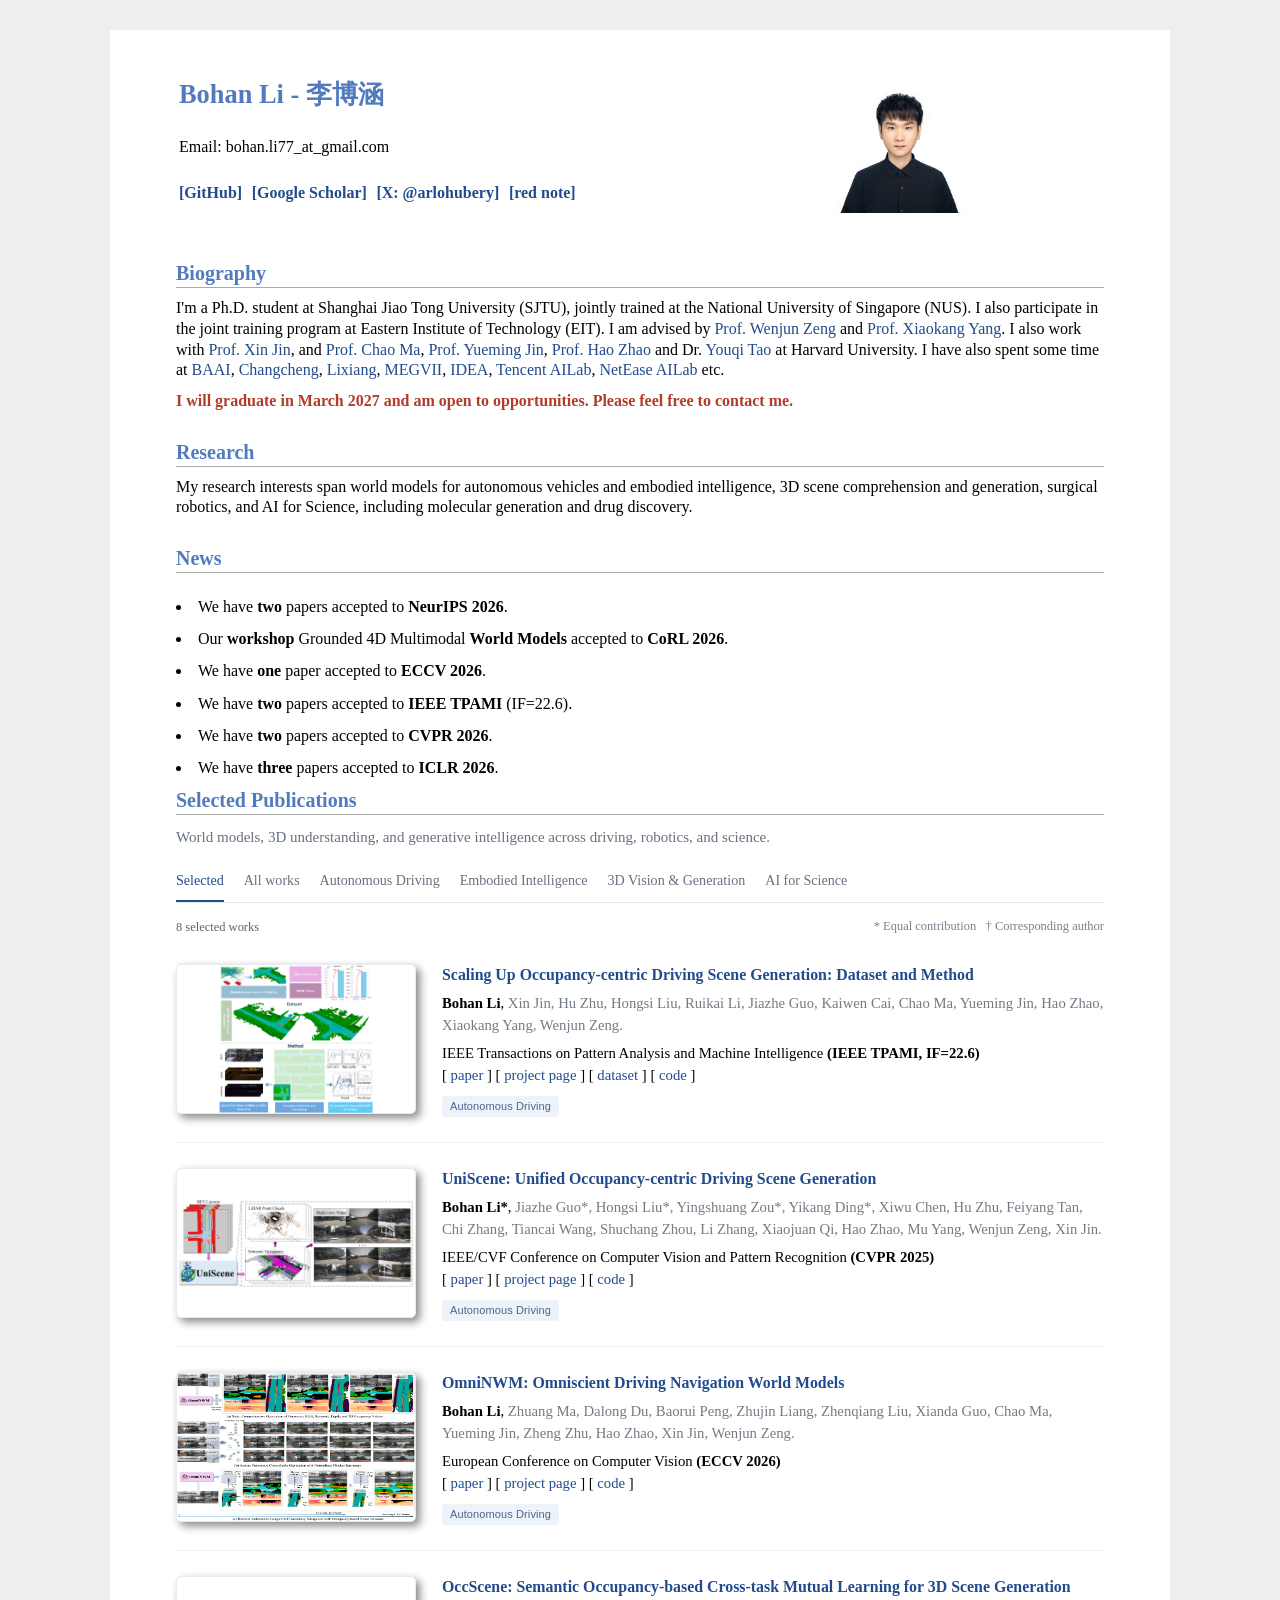
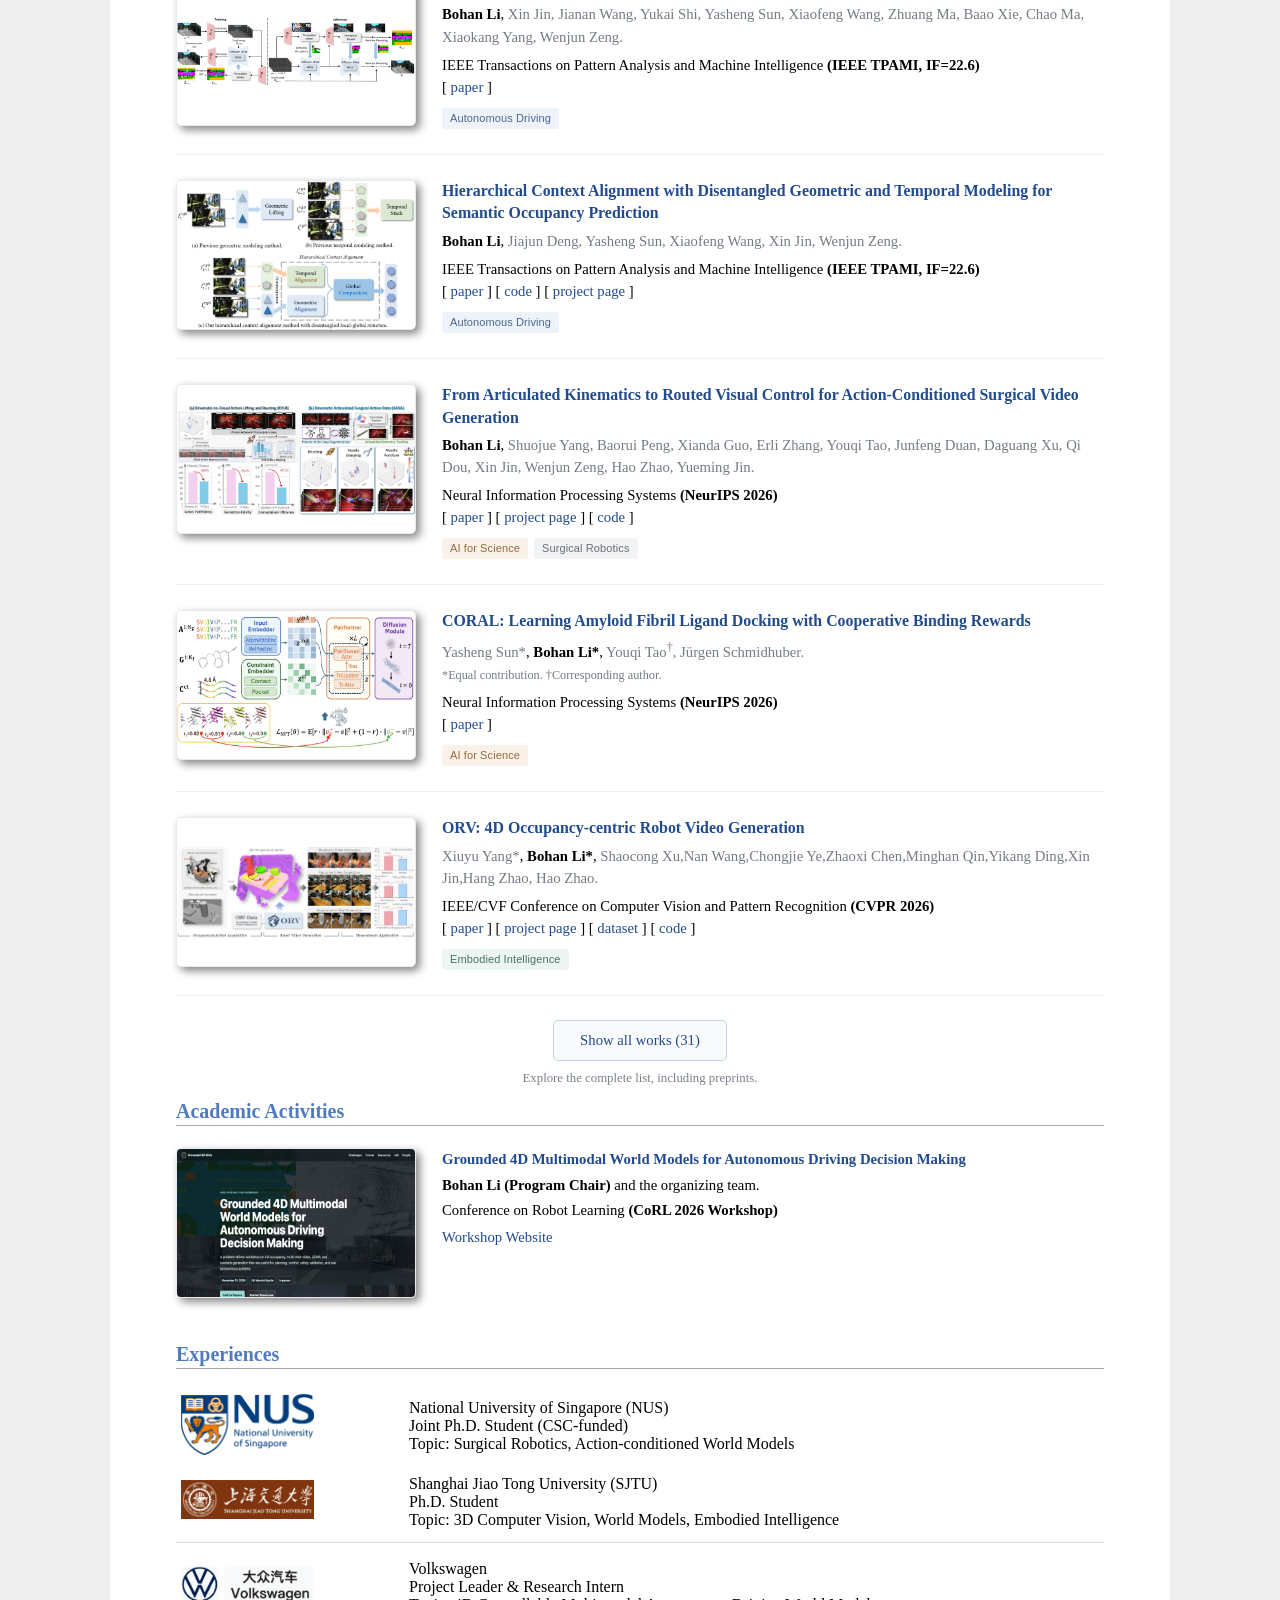
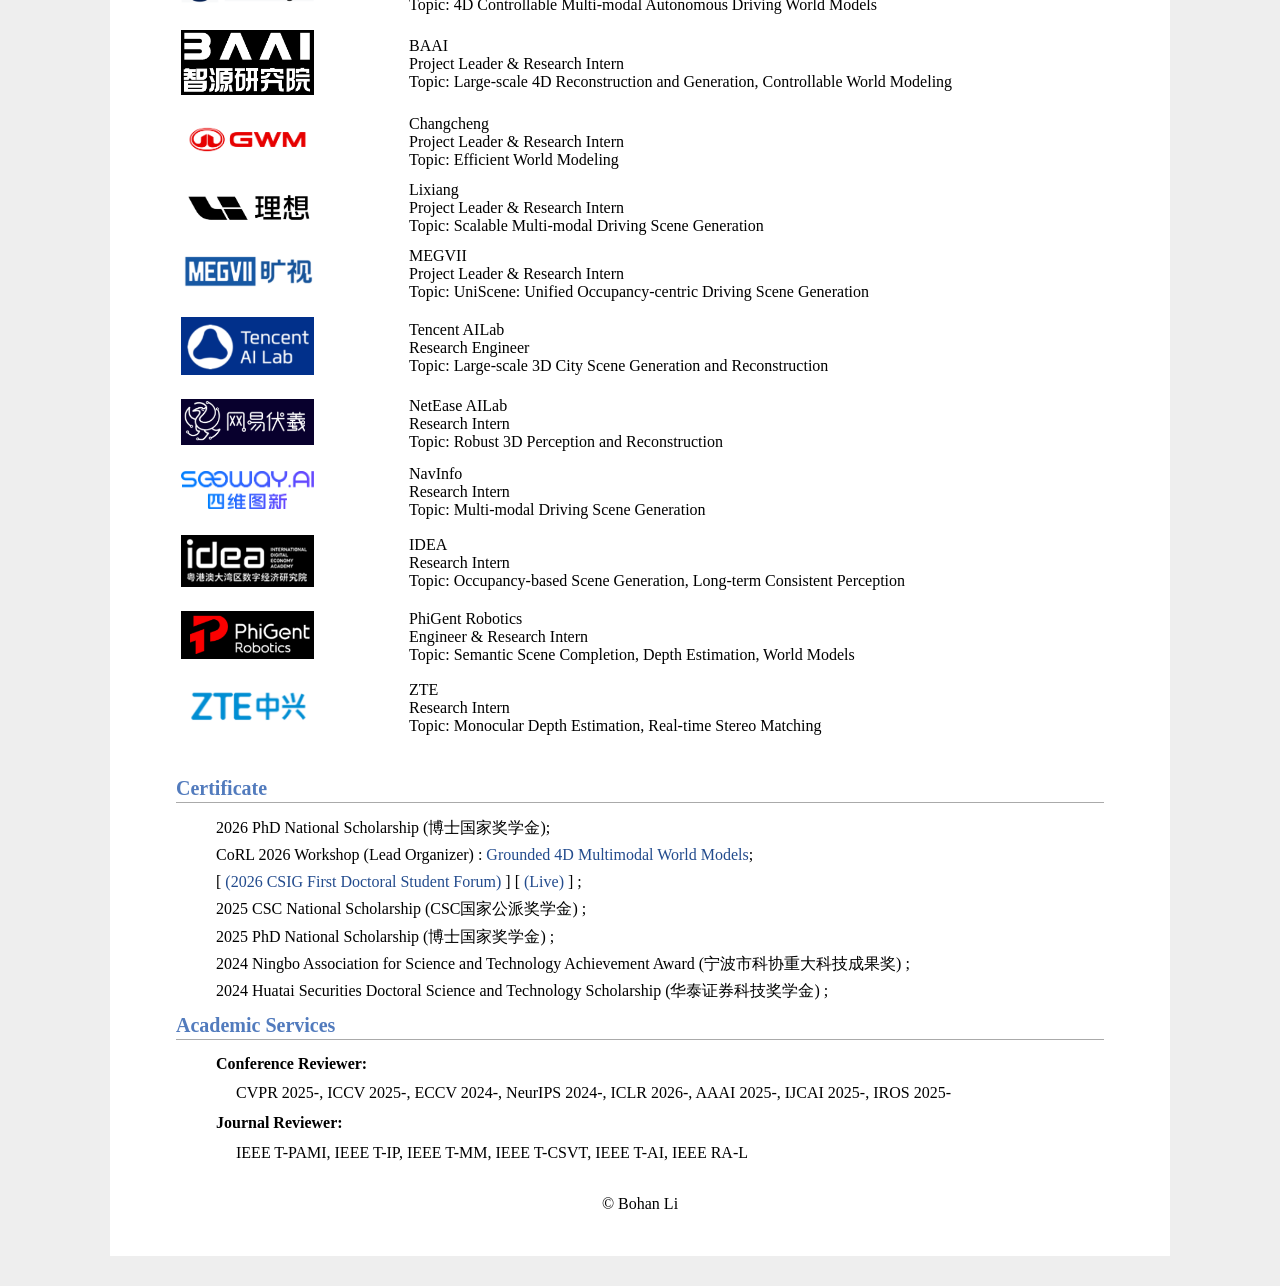
==== commit 2362c79e: "Rename Xiaohongshu link label to red note" ====
--- a/index.html
+++ b/index.html
@@ -66,7 +66,7 @@
                               <a href="https://github.com/Arlo0o">[GitHub]</a>
                               <a href="https://scholar.google.com/citations?user=V-YdQiAAAAAJ&hl=zh-CN">[Google Scholar]</a>
                               <a href="https://x.com/arlohubery">[X: @arlohubery]</a>  
-                              <a href="https://www.xiaohongshu.com/user/profile/619df5410000000021021d40">[Xiaohongshu]</a> 
+                              <a href="https://www.xiaohongshu.com/user/profile/619df5410000000021021d40">[red note]</a> 
                             </h4>
                         </p>
                     </td>
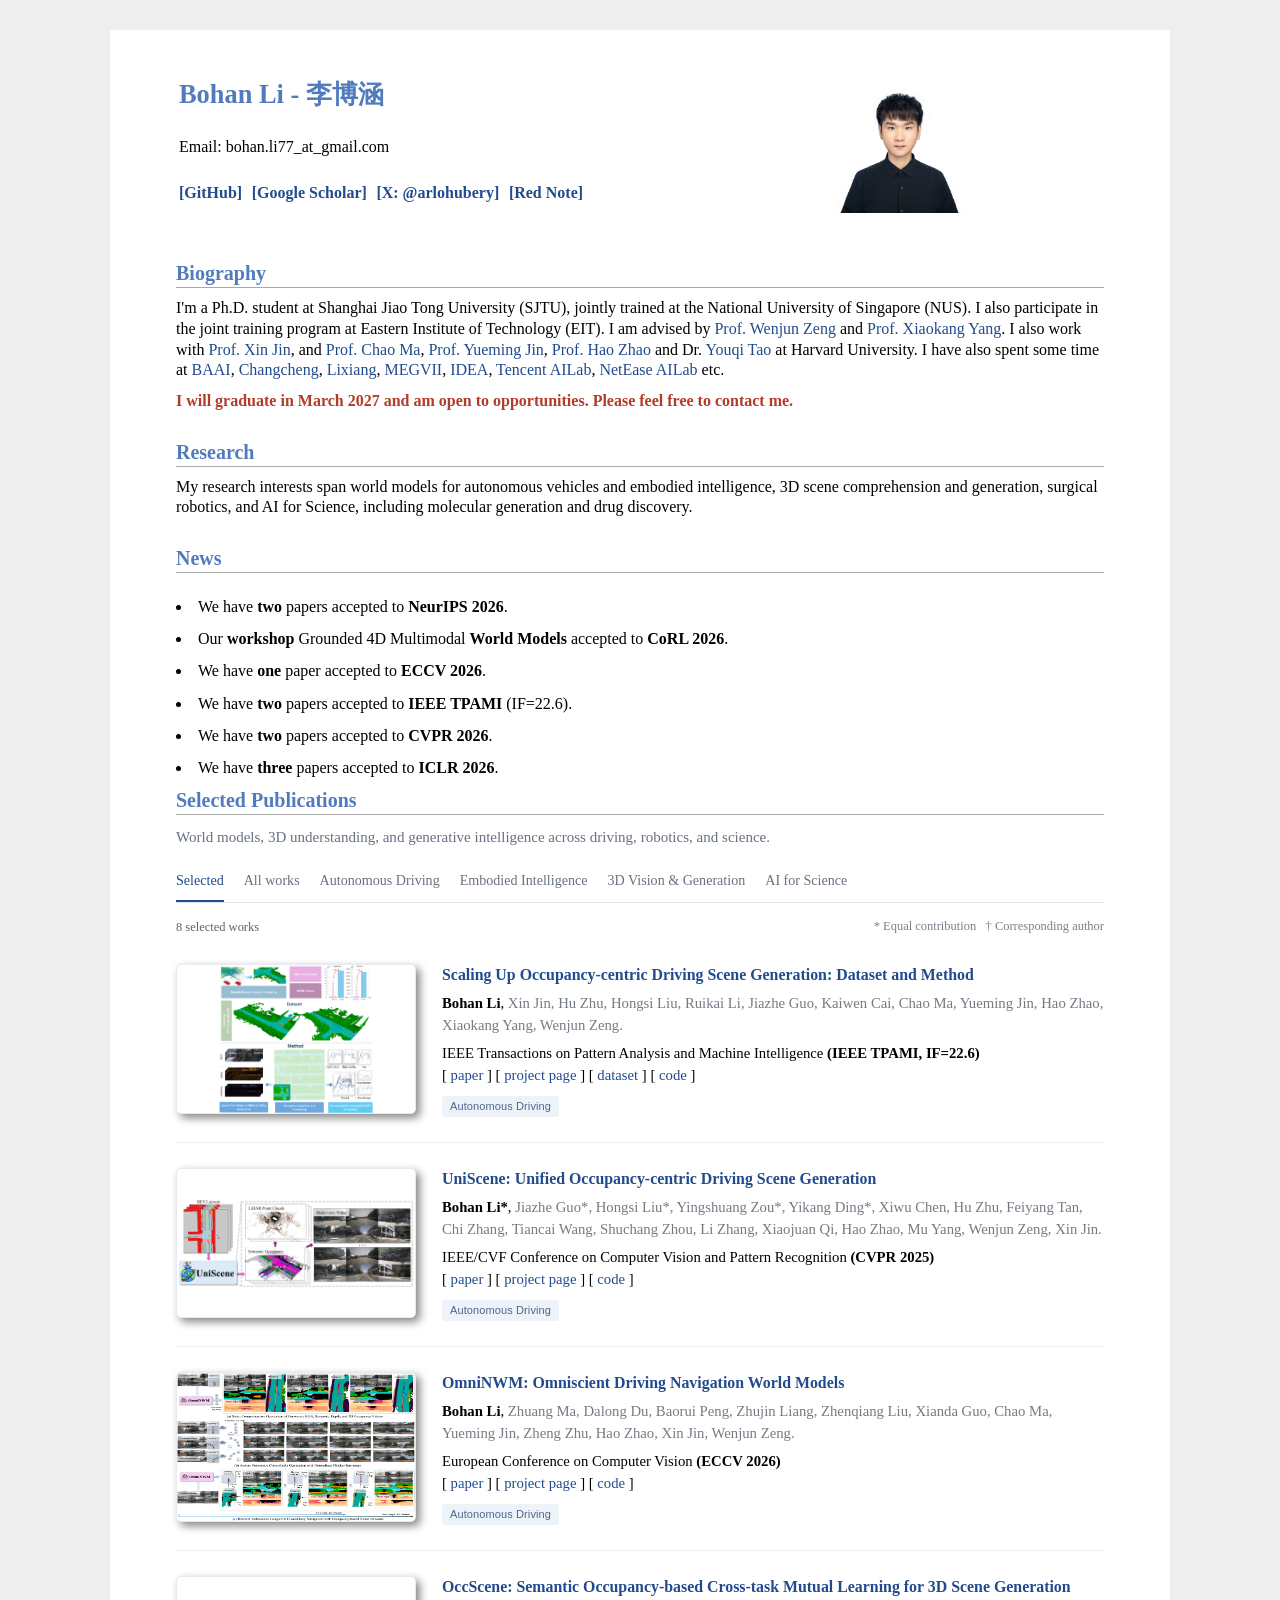
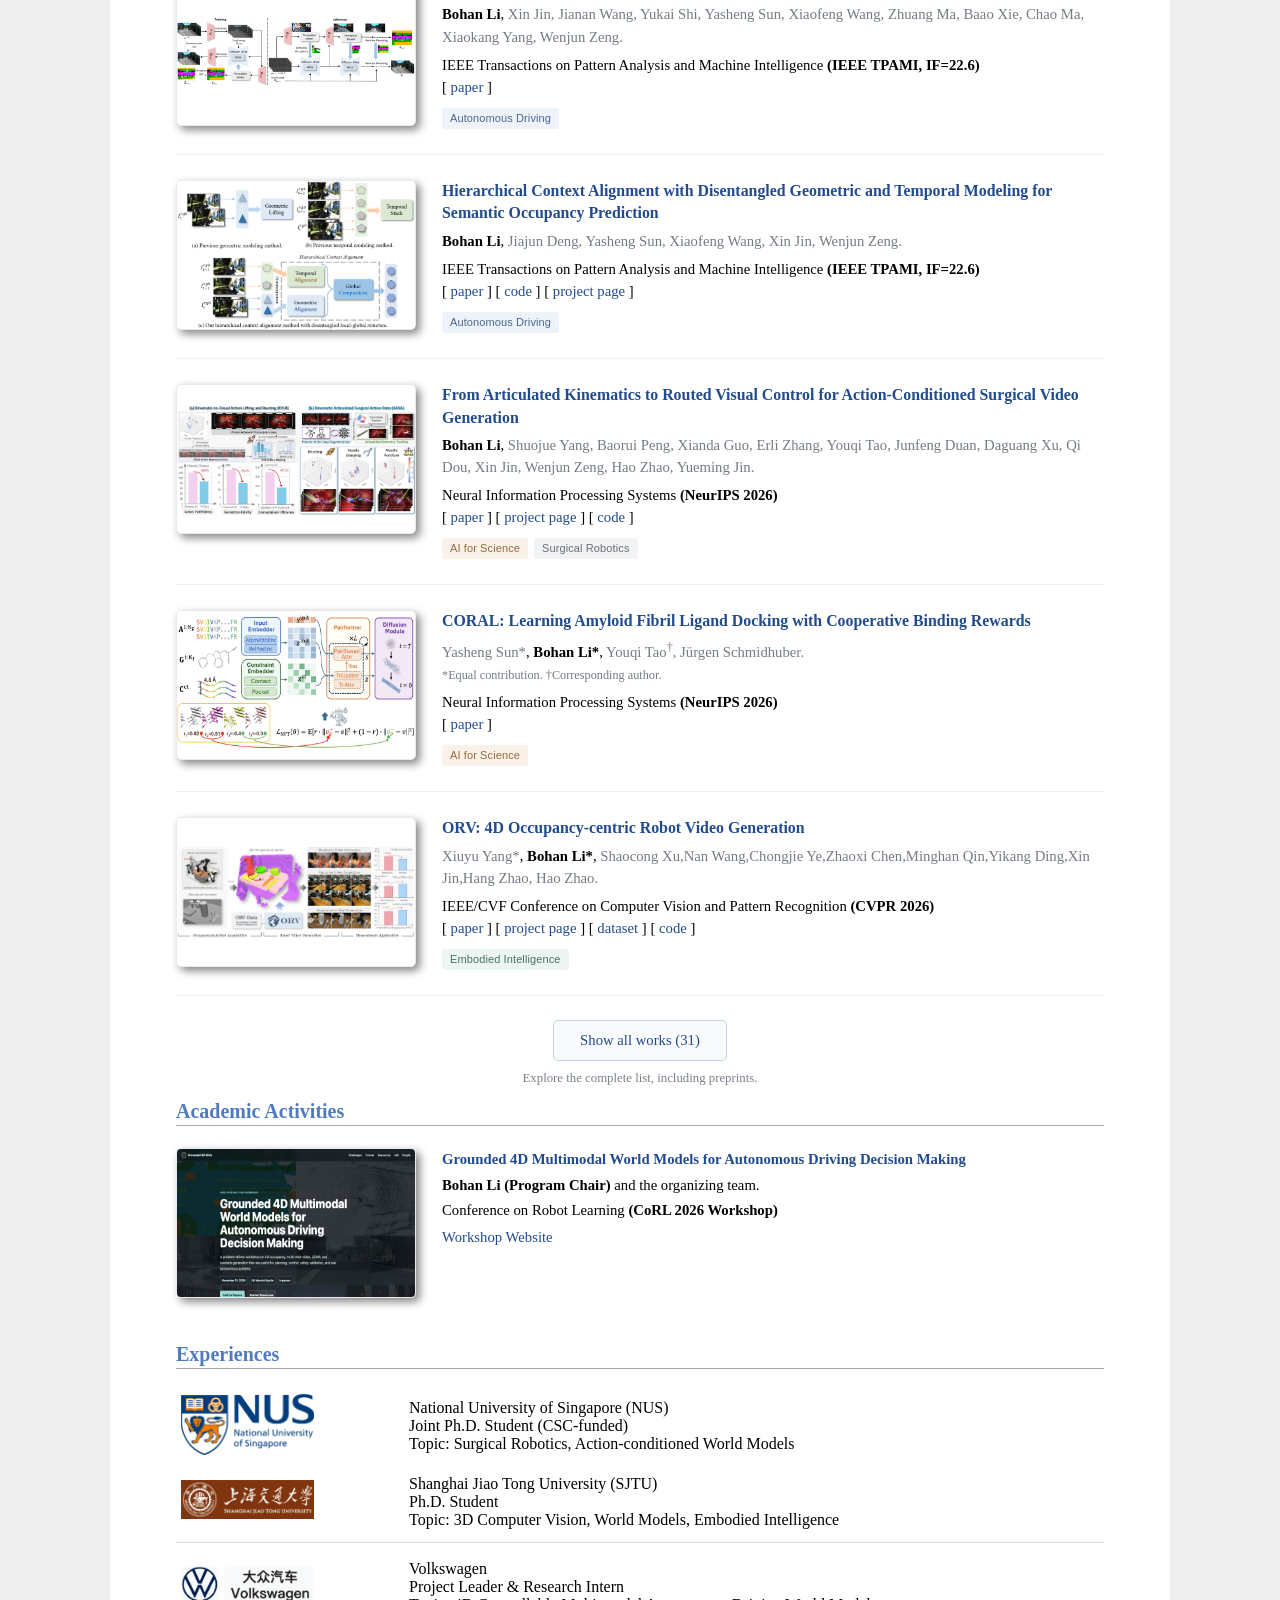
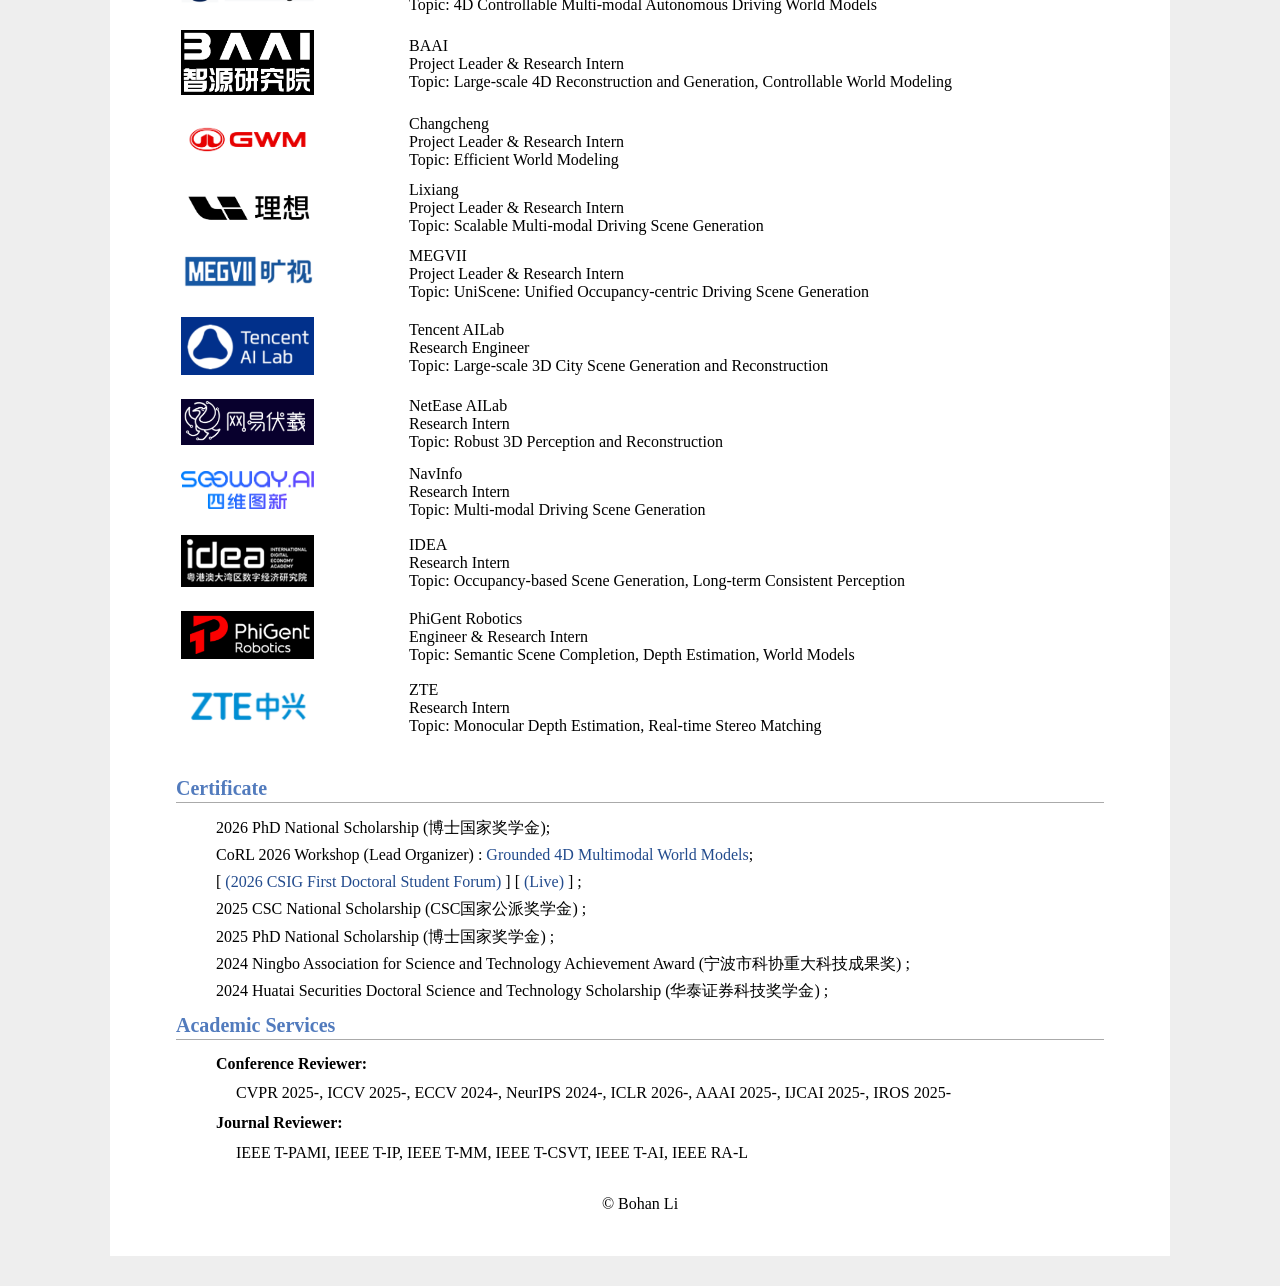
==== commit 7745c9ee: "Capitalize Red Note link label" ====
--- a/index.html
+++ b/index.html
@@ -66,7 +66,7 @@
                               <a href="https://github.com/Arlo0o">[GitHub]</a>
                               <a href="https://scholar.google.com/citations?user=V-YdQiAAAAAJ&hl=zh-CN">[Google Scholar]</a>
                               <a href="https://x.com/arlohubery">[X: @arlohubery]</a>  
-                              <a href="https://www.xiaohongshu.com/user/profile/619df5410000000021021d40">[red note]</a> 
+                              <a href="https://www.xiaohongshu.com/user/profile/619df5410000000021021d40">[Red Note]</a>
                             </h4>
                         </p>
                     </td>
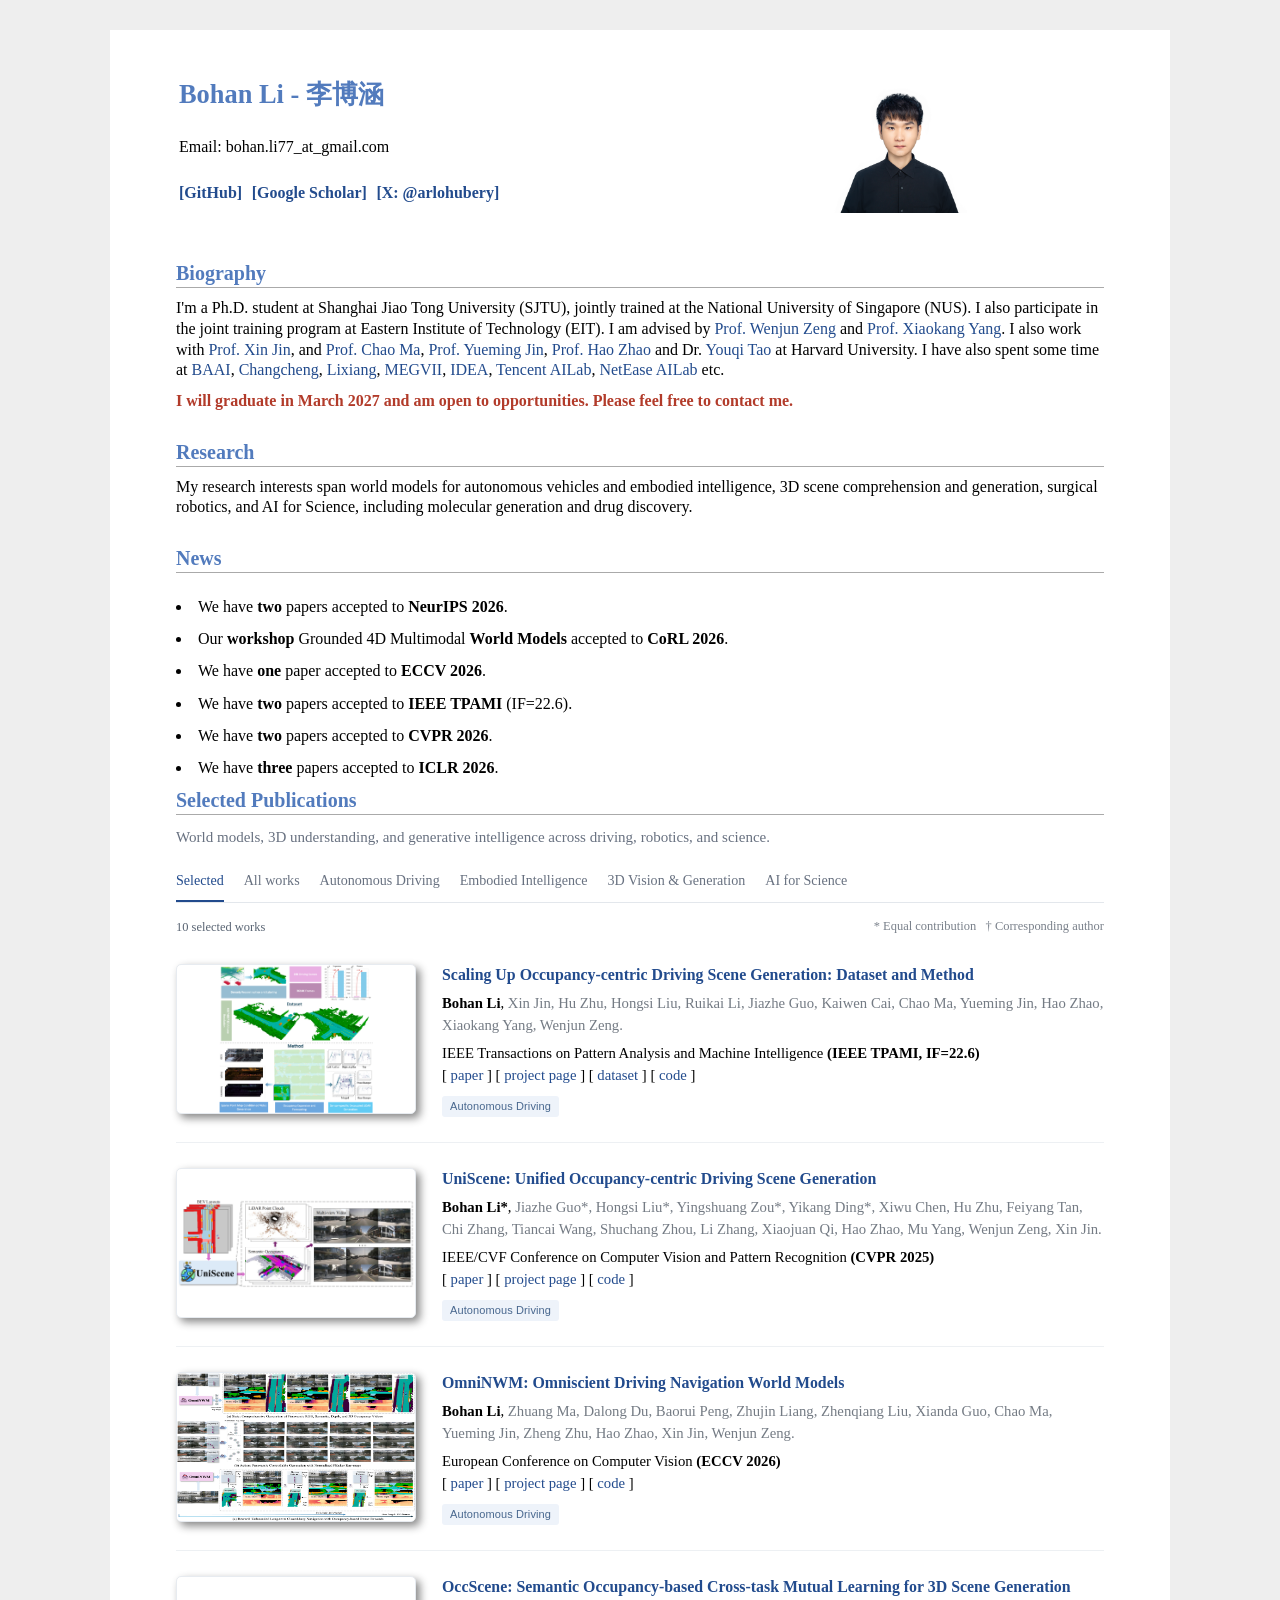
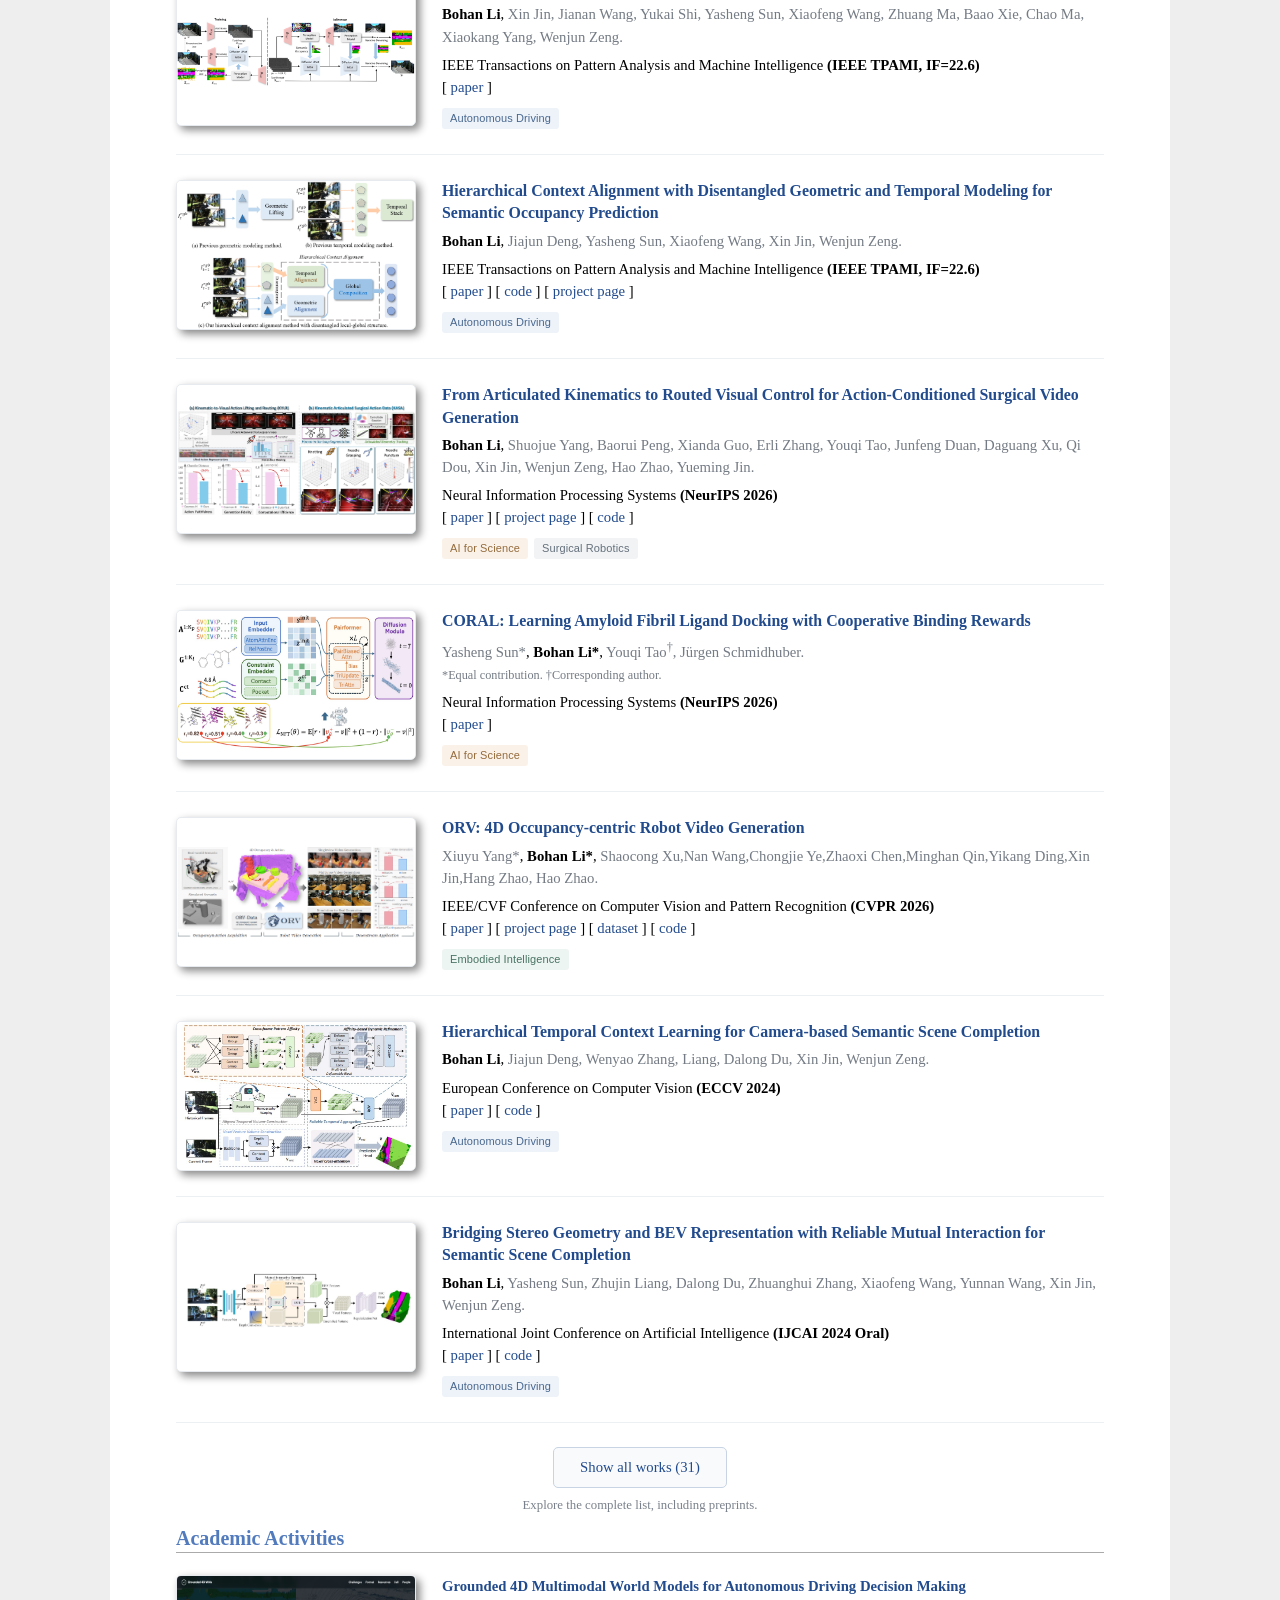
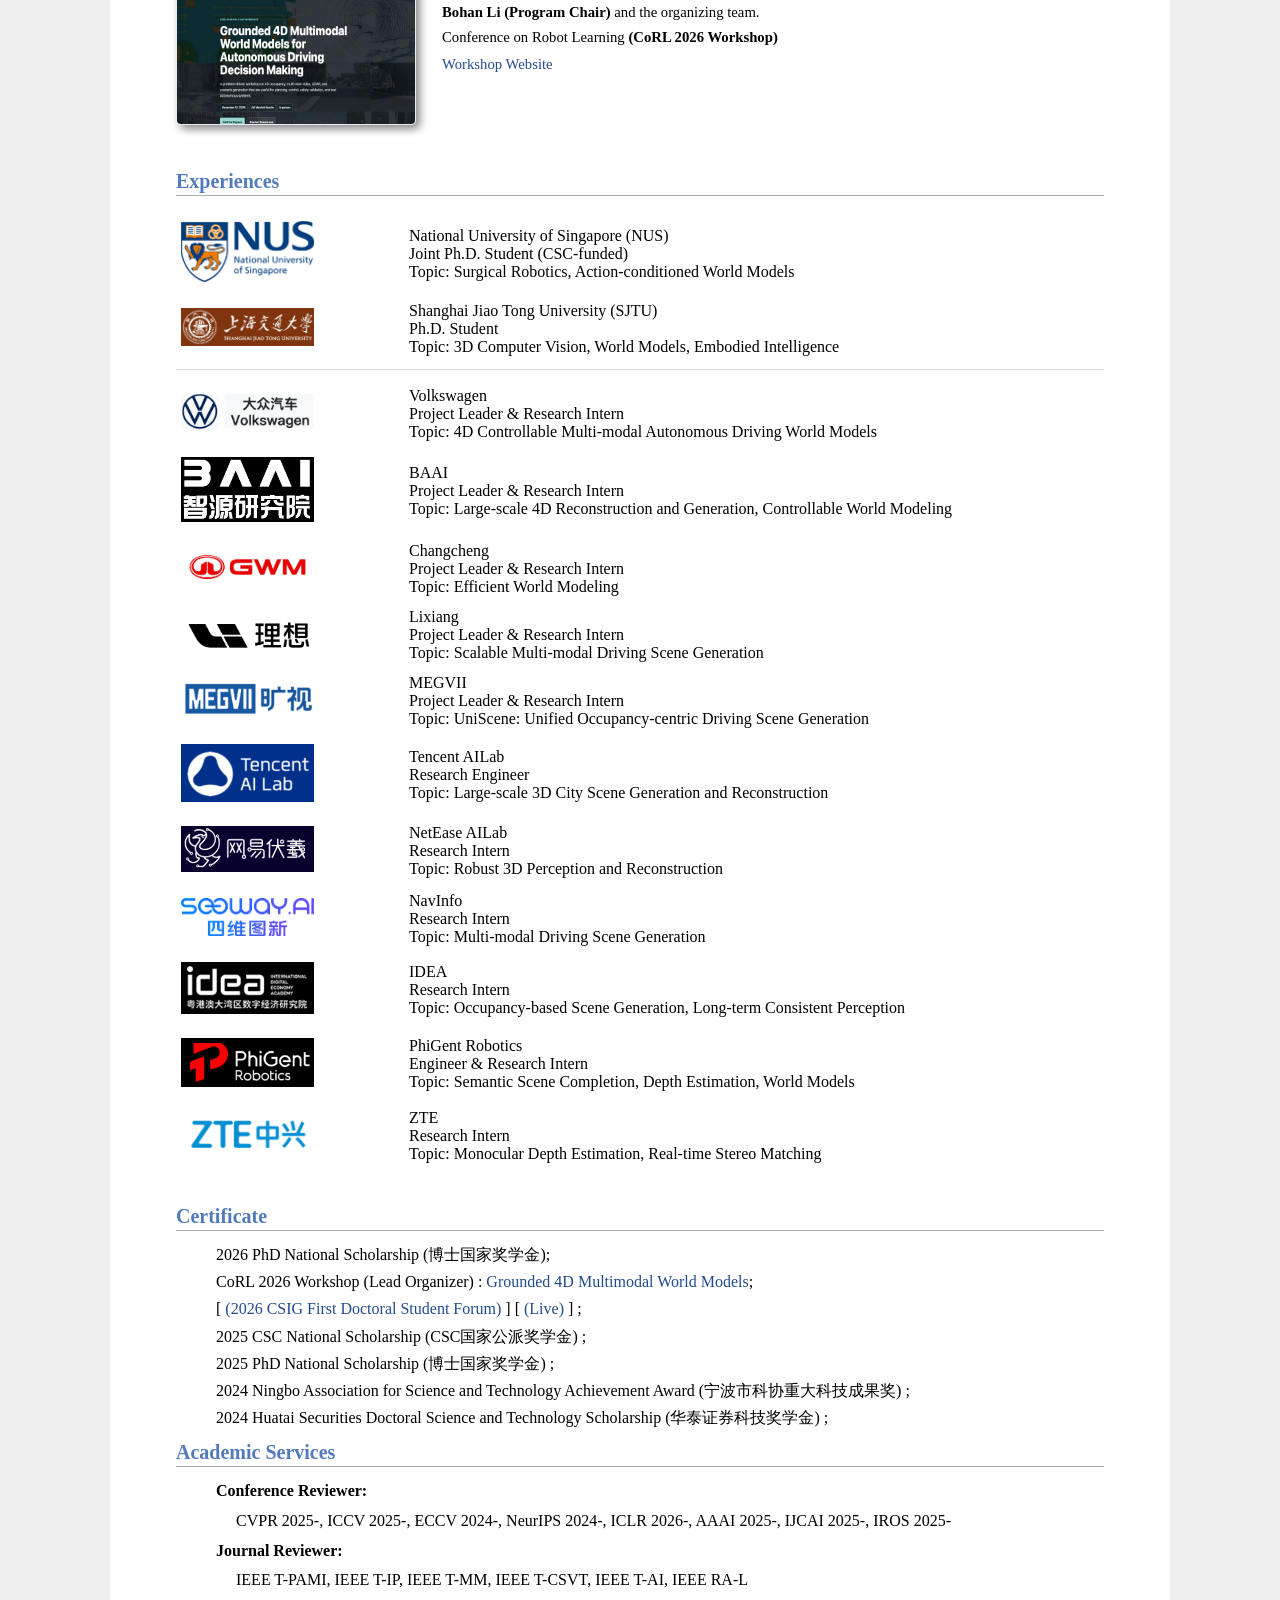
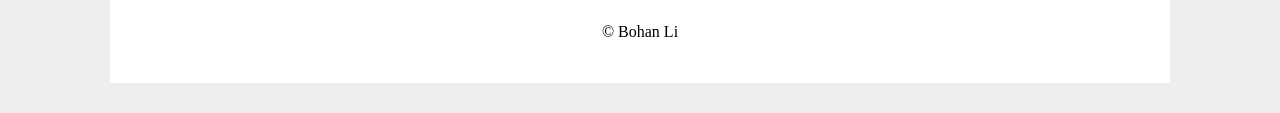
==== commit 7483fa41: "Hide Red Note link and expand selected publications to ten" ====
--- a/index.html
+++ b/index.html
@@ -66,7 +66,7 @@
                               <a href="https://github.com/Arlo0o">[GitHub]</a>
                               <a href="https://scholar.google.com/citations?user=V-YdQiAAAAAJ&hl=zh-CN">[Google Scholar]</a>
                               <a href="https://x.com/arlohubery">[X: @arlohubery]</a>  
-                              <a href="https://www.xiaohongshu.com/user/profile/619df5410000000021021d40">[Red Note]</a>
+                              <!-- <a href="https://www.xiaohongshu.com/user/profile/619df5410000000021021d40">[Red Note]</a> -->
                             </h4>
                         </p>
                     </td>
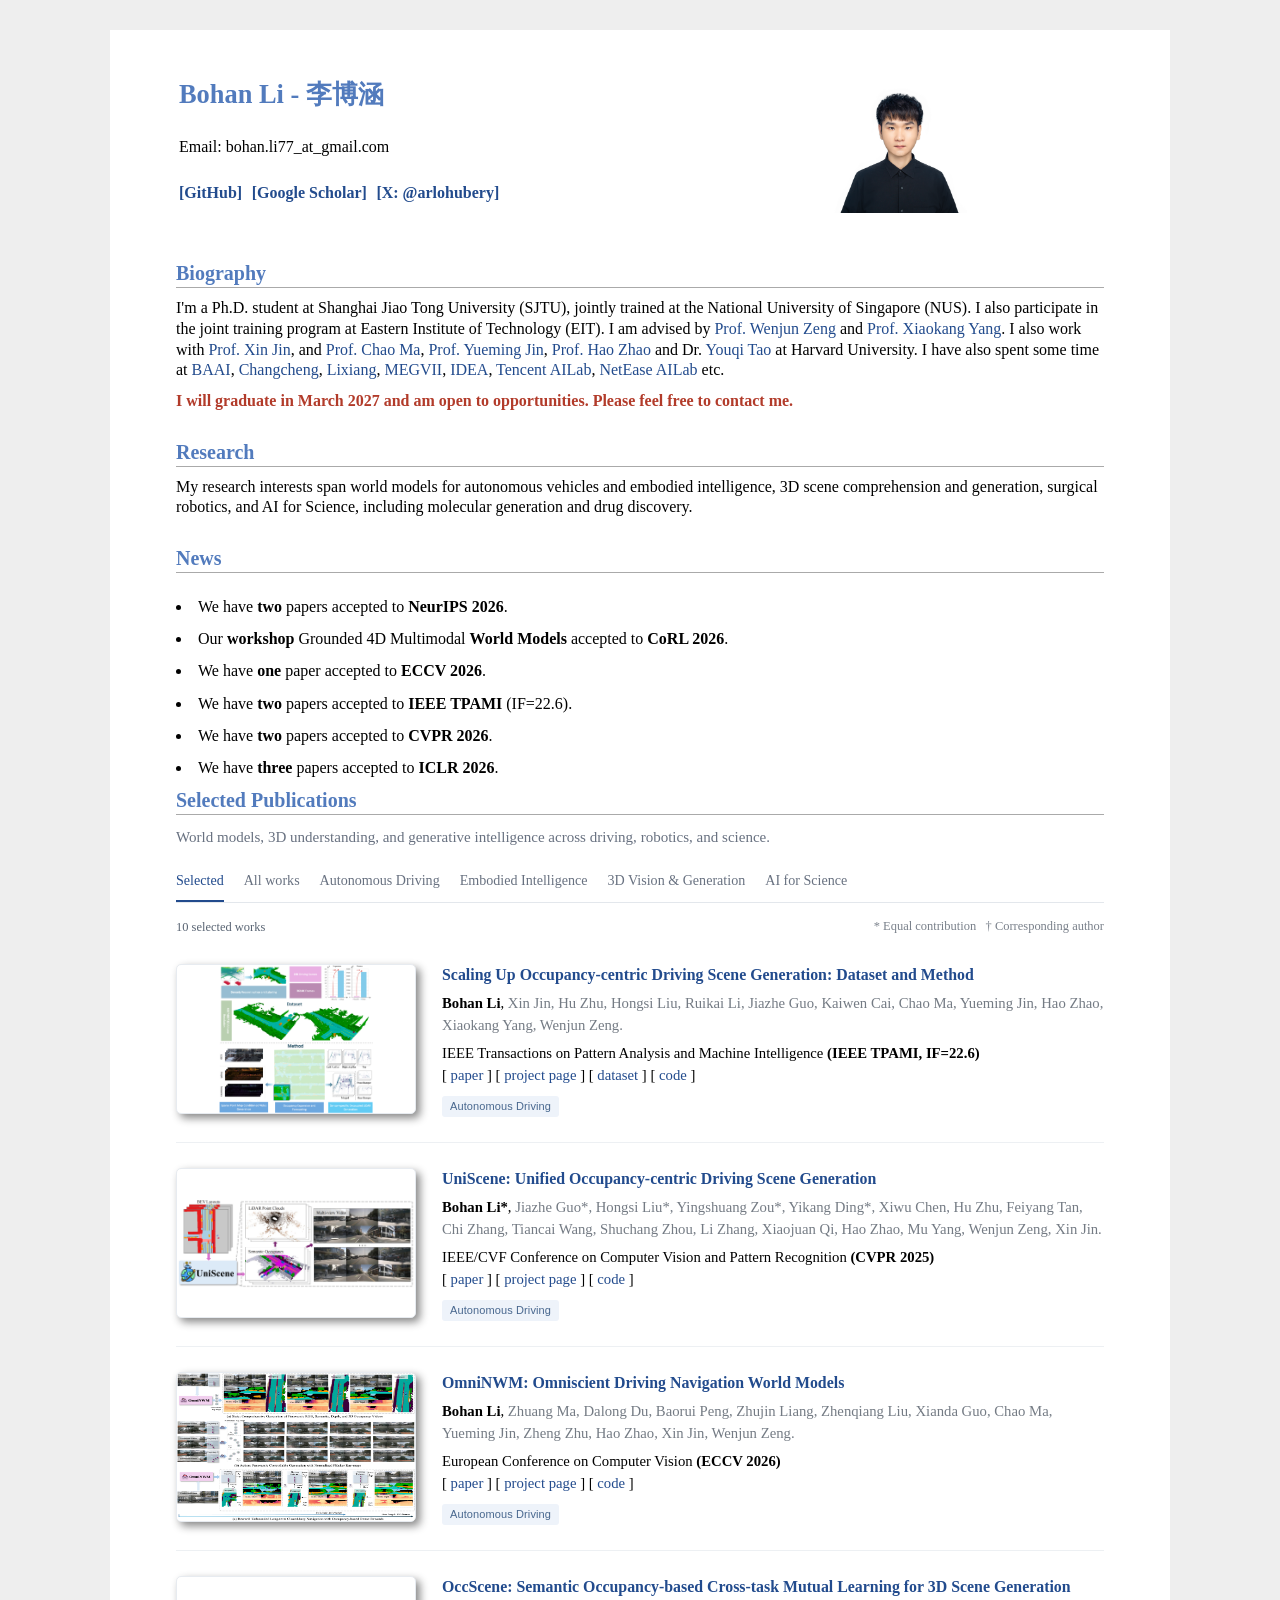
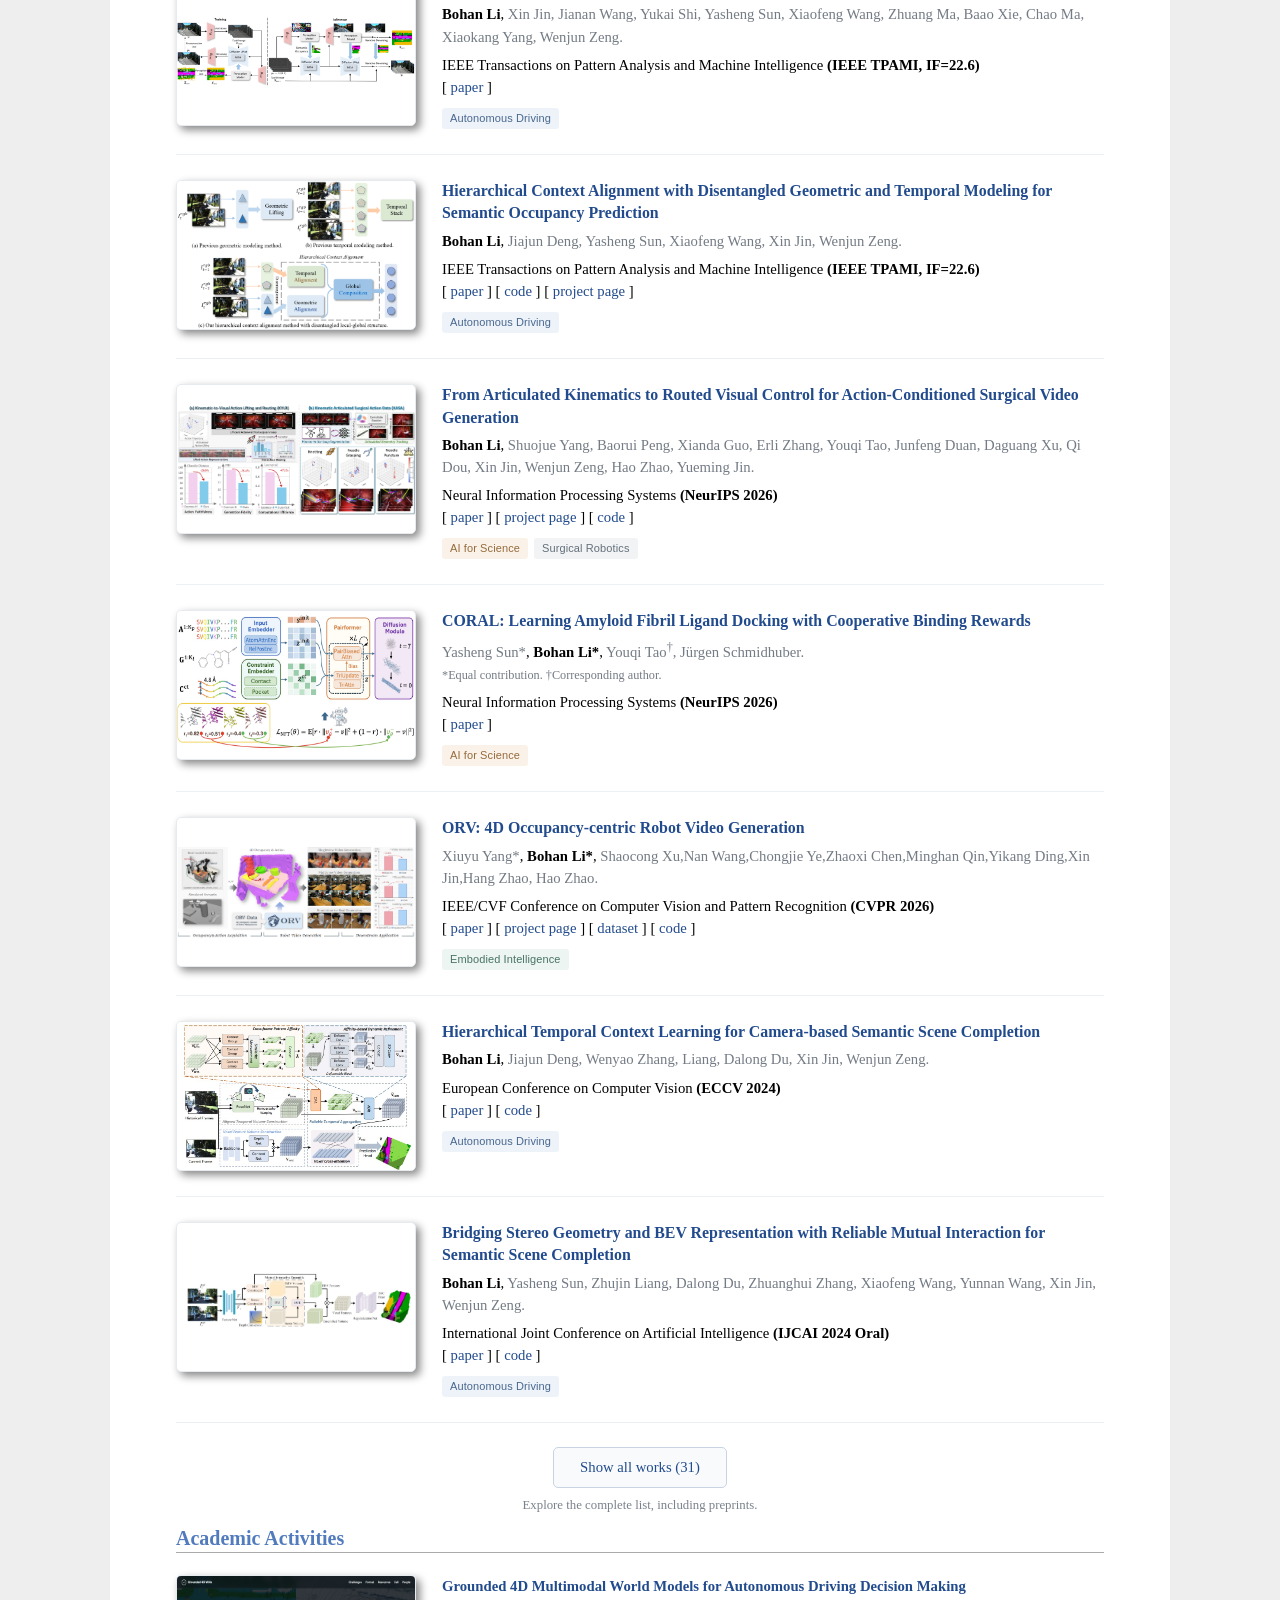
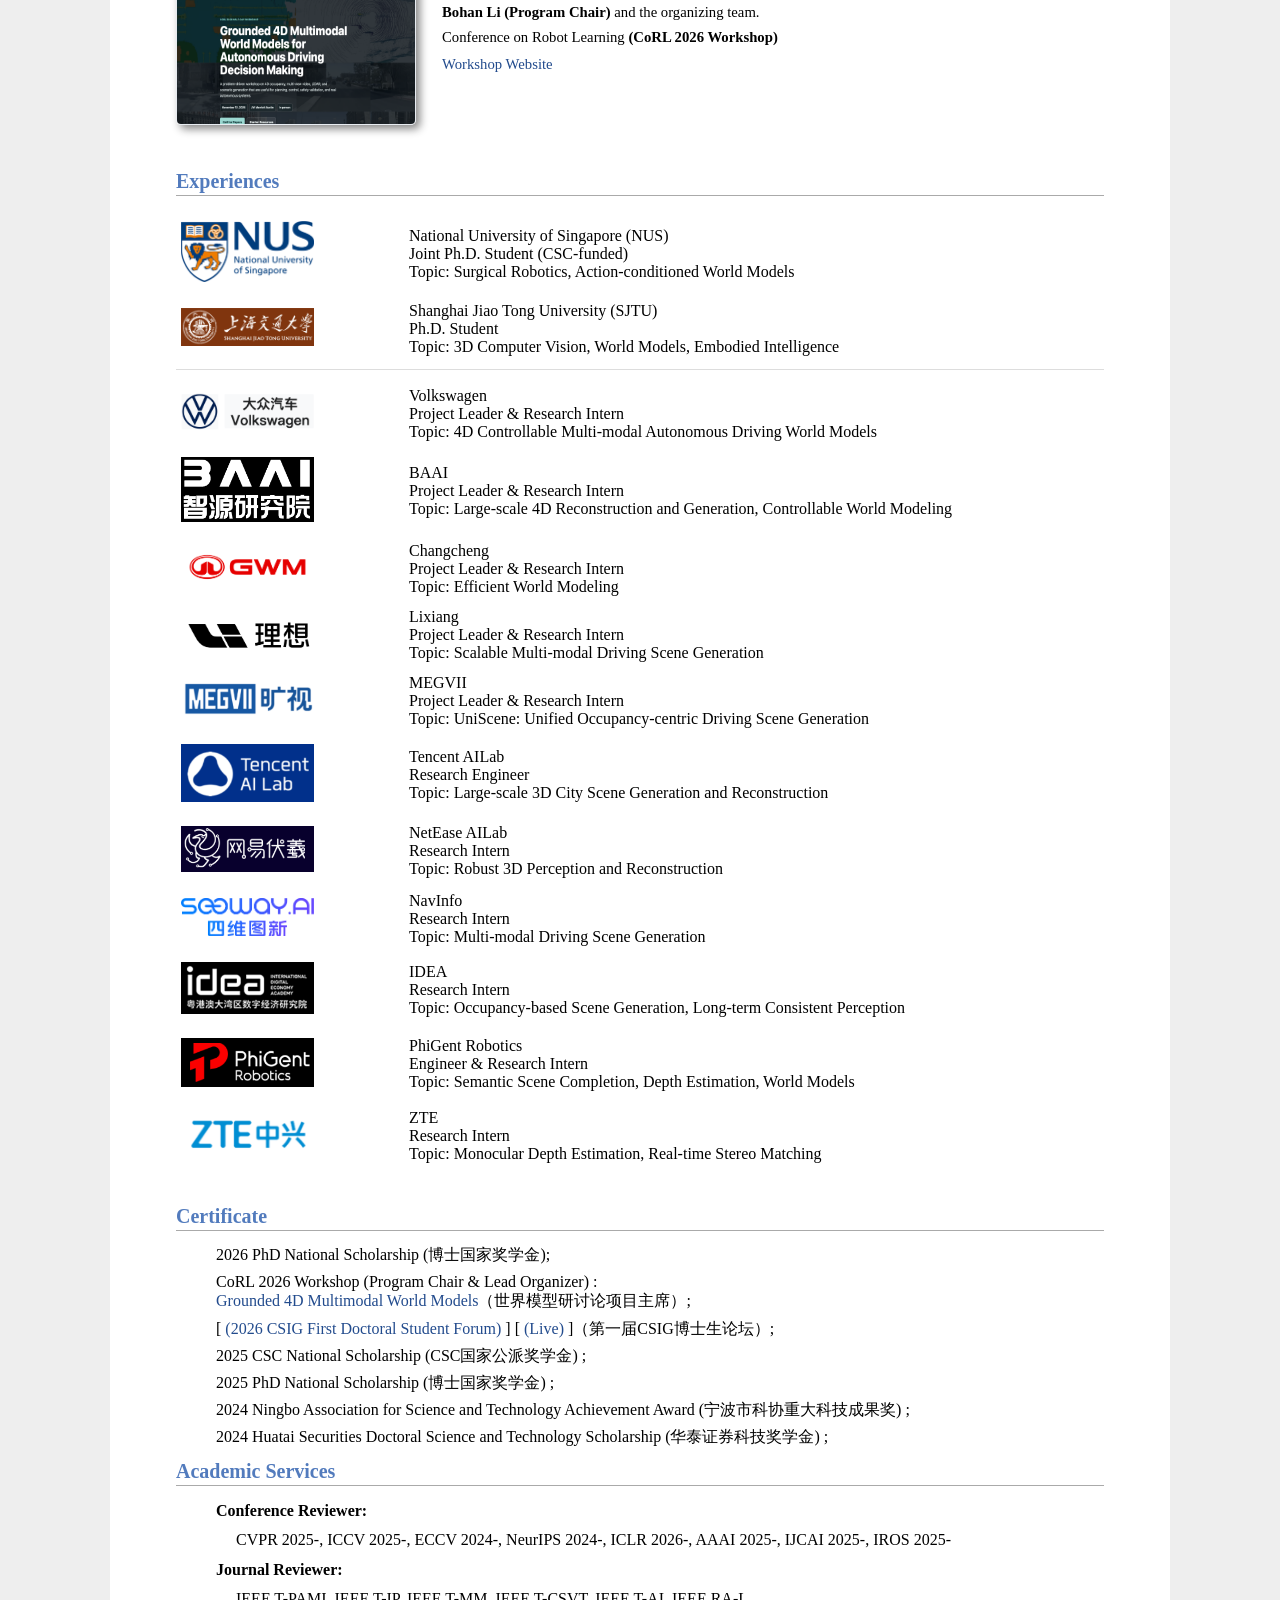
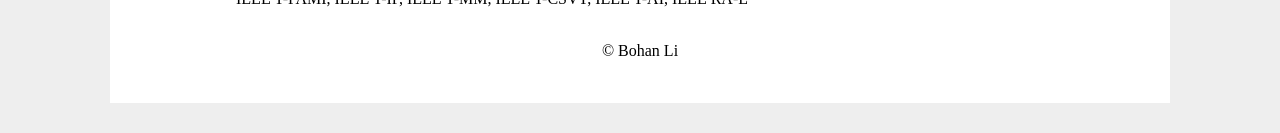
==== commit 04477579: "Update certificate descriptions and workshop line layout" ====
--- a/index.html
+++ b/index.html
@@ -770,14 +770,15 @@
                   <p style="margin-left: 0px; line-height: 120%; margin-top: 8px; margin-bottom: 8px;">
                     <font size="3">
                         <meta charset="utf-8">
-                        CoRL 2026 Workshop (Lead Organizer) : <a href="https://arlo0o.github.io/Grounded-Driving-World-Models_Workshop/">Grounded 4D Multimodal World Models</a>; <br> </font>
+                        CoRL 2026 Workshop (Program Chair &amp; Lead Organizer) :<br>
+                        <a href="https://arlo0o.github.io/Grounded-Driving-World-Models_Workshop/">Grounded 4D Multimodal World Models</a>（世界模型研讨论项目主席）; <br> </font>
                   </p>
 
                   <p style="margin-left: 0px; line-height: 120%; margin-top: 8px; margin-bottom: 8px;">
                     <font size="3">
                         <meta charset="utf-8">
                            <!-- <br> </font>  -->
-                        [ <a href="https://m.csig.org.cn/22/202512/53124.html">(2026 CSIG First Doctoral Student Forum) </a> ] [ <a href="https://m.alltuu.com/album/a0b59263d6a4a6a354c95b1362401b06/?menu=live">(Live) </a> ] ;  
+                        [ <a href="https://m.csig.org.cn/22/202512/53124.html">(2026 CSIG First Doctoral Student Forum) </a> ] [ <a href="https://m.alltuu.com/album/a0b59263d6a4a6a354c95b1362401b06/?menu=live">(Live) </a> ]（第一届CSIG博士生论坛）;
                 </p>
                 
 
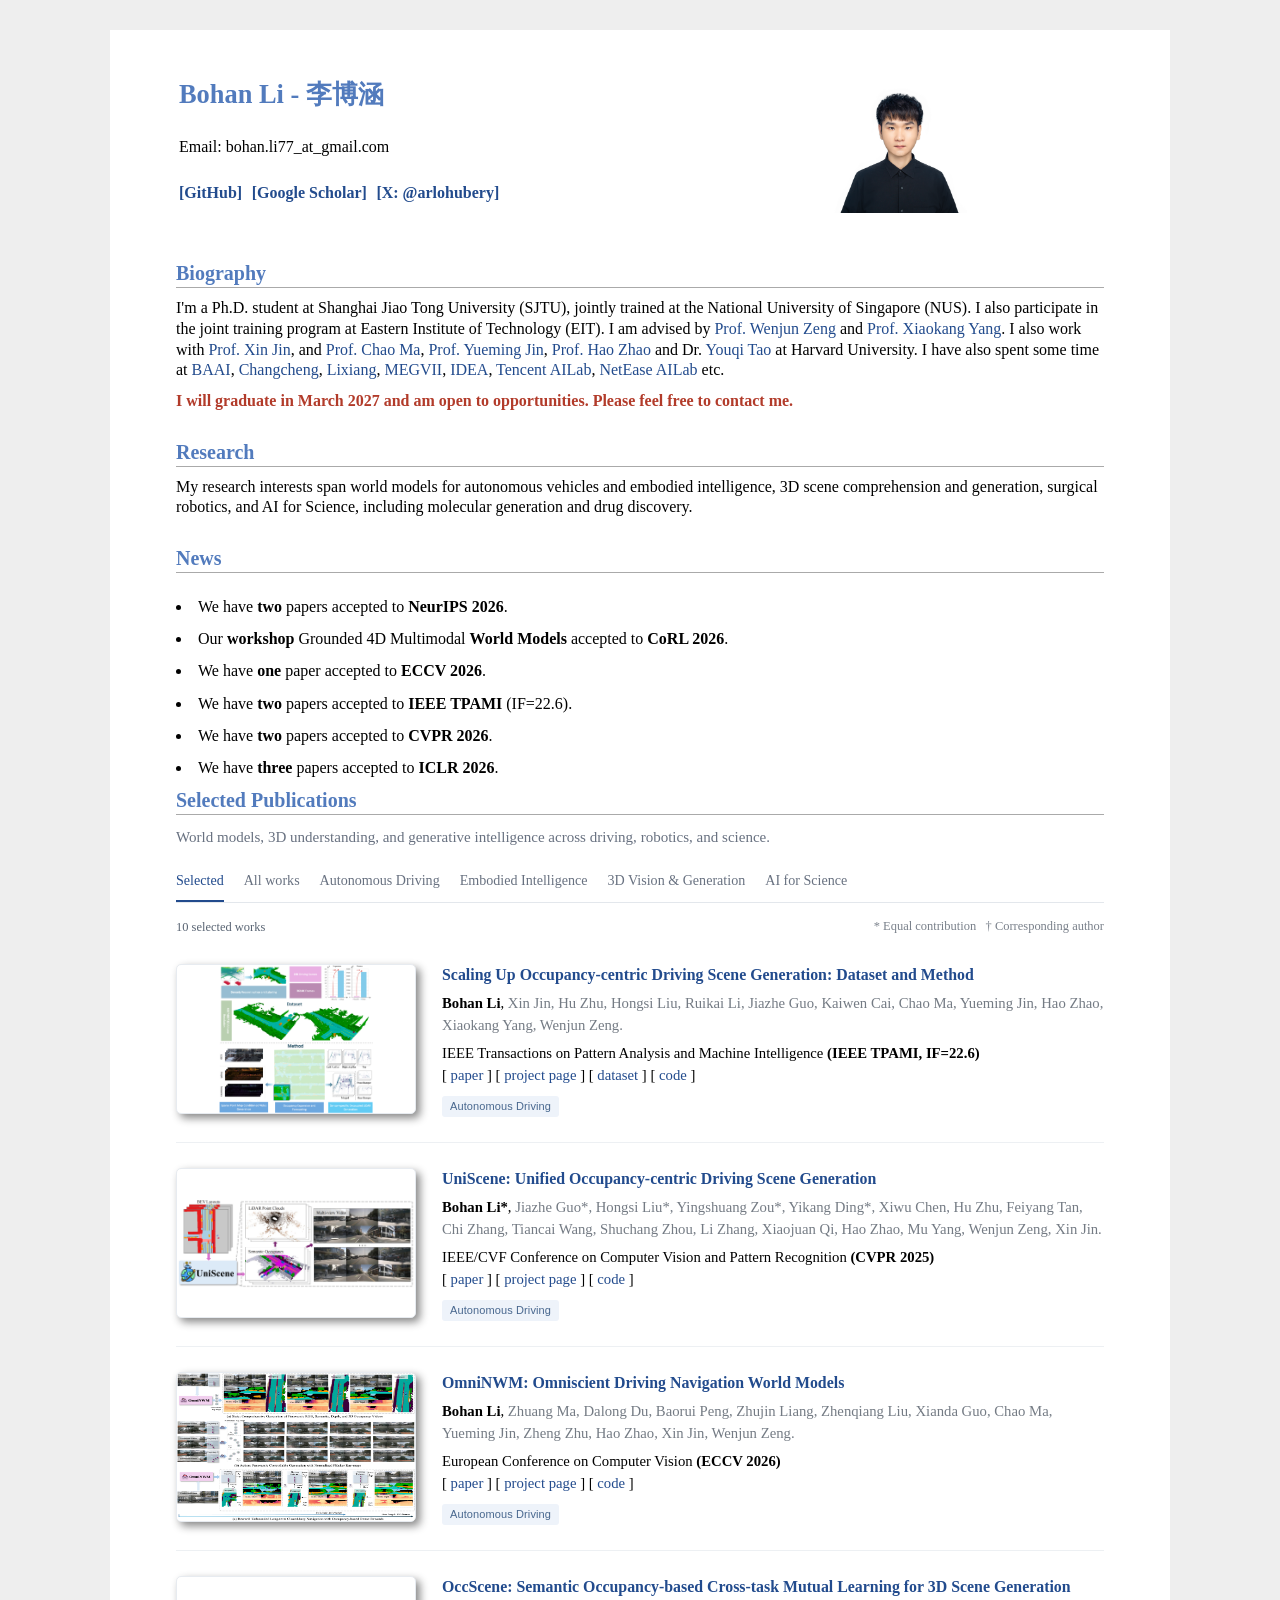
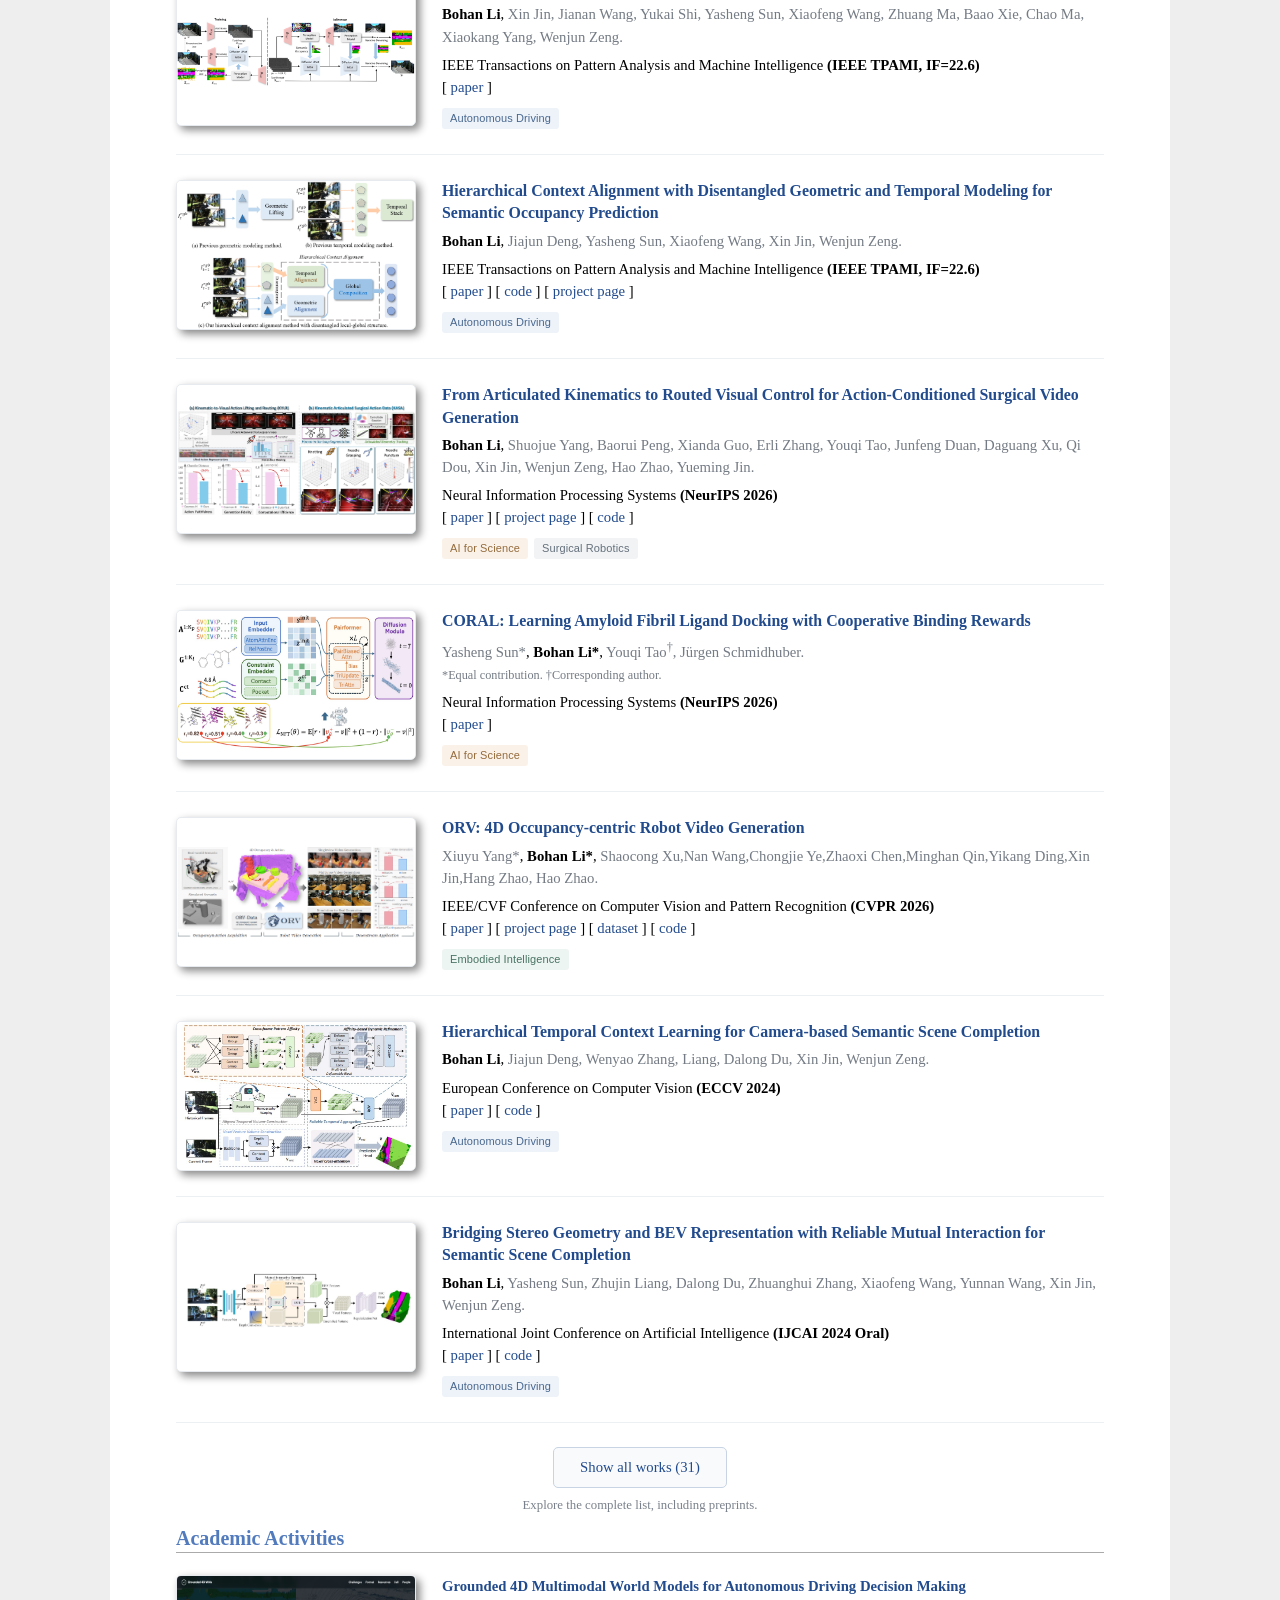
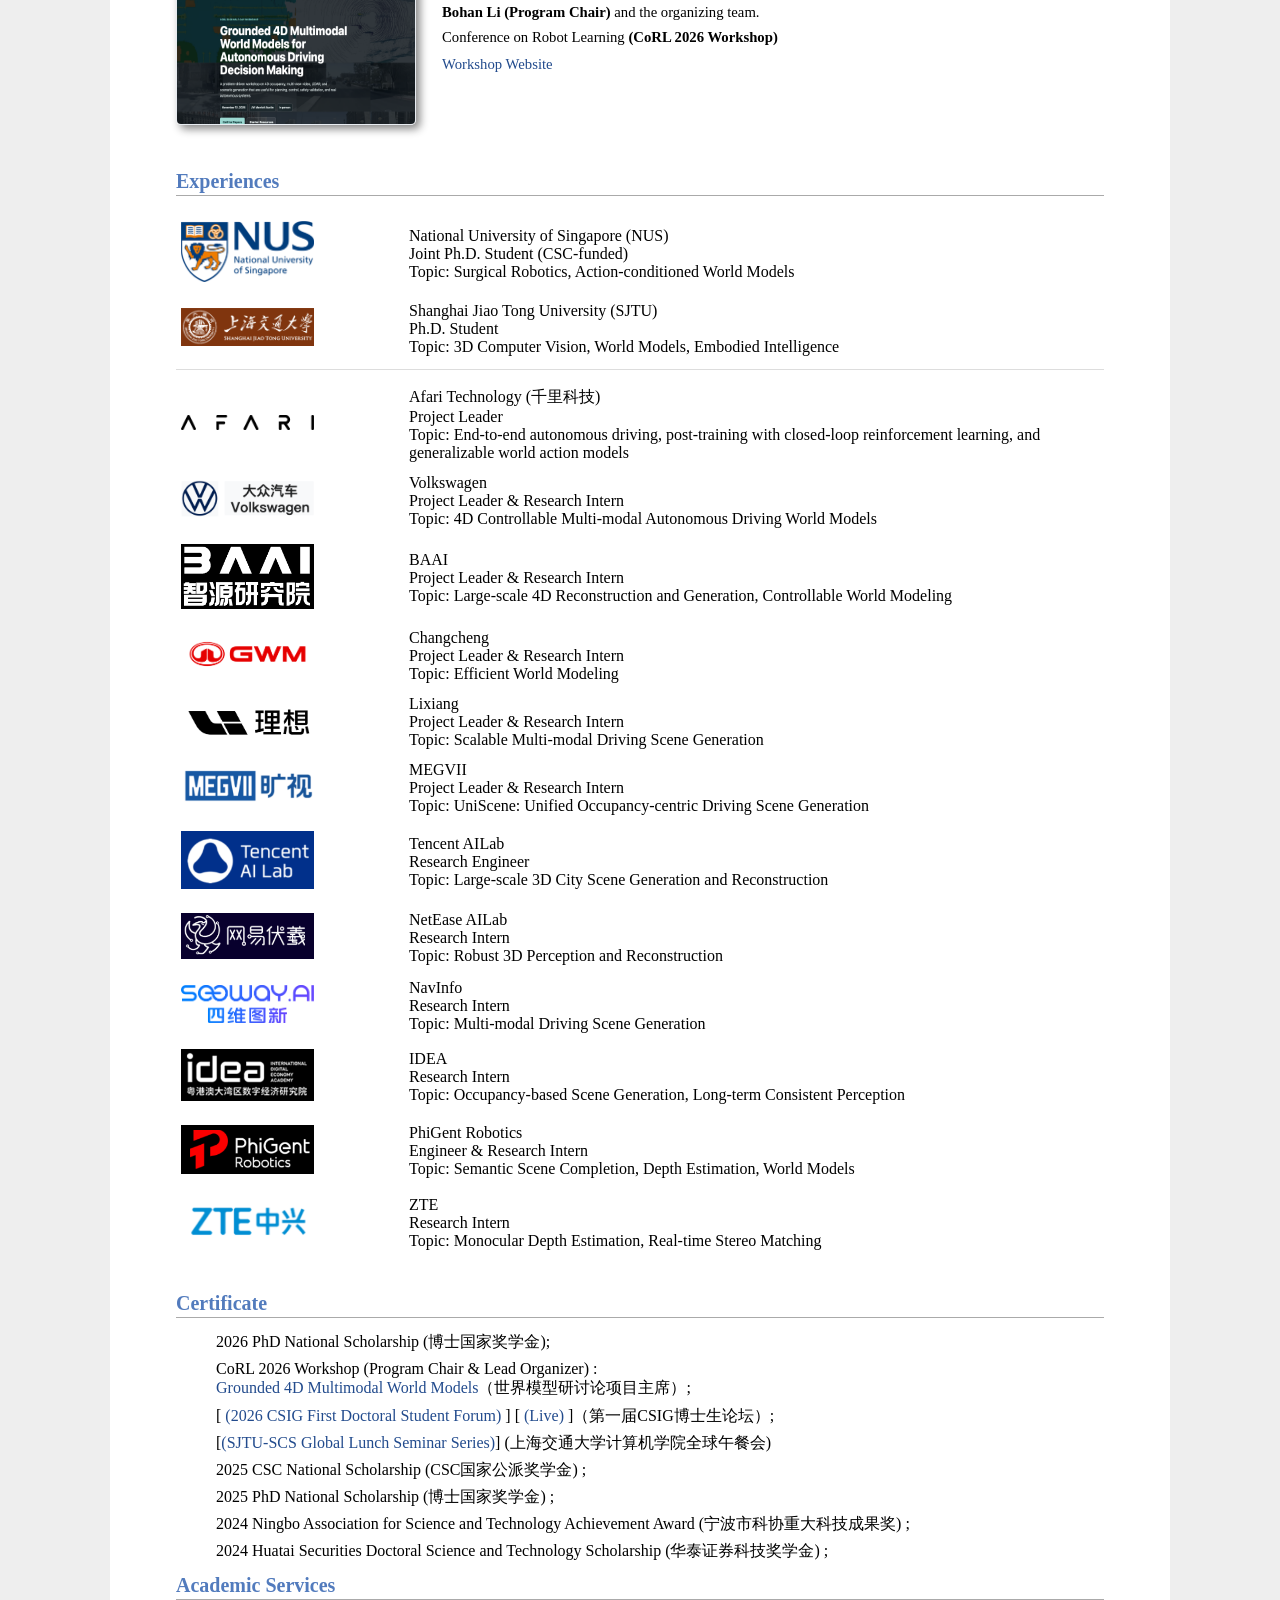
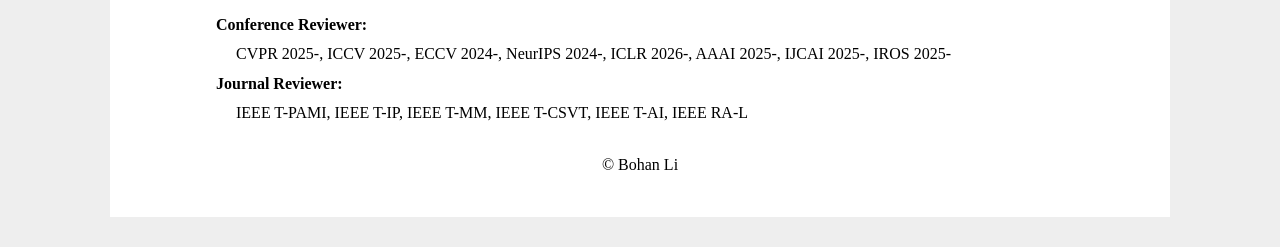
==== commit 1872f8e3: "Add Afari leadership experience and SJTU lunch seminar" ====
--- a/index.html
+++ b/index.html
@@ -624,6 +624,17 @@
 
             <tr>
               <td style="padding:5px;width:25%">
+                <img style="width:60%;max-width:60%" src='images/afari.webp' alt="Afari Technology logo">
+              </td>
+              <td style="width:75%">
+                <papertitle>Afari Technology (千里科技)</papertitle><br>
+                Project Leader<br>
+                Topic: End-to-end autonomous driving, post-training with closed-loop reinforcement learning, and generalizable world action models
+              </td>
+            </tr>
+
+            <tr>
+              <td style="padding:5px;width:25%">
                 <img style="width:60%;max-width:60%" src='images/大众汽车.png' alt="Volkswagen logo">
               </td>
               <td style="width:75%">
@@ -781,6 +792,10 @@
                         [ <a href="https://m.csig.org.cn/22/202512/53124.html">(2026 CSIG First Doctoral Student Forum) </a> ] [ <a href="https://m.alltuu.com/album/a0b59263d6a4a6a354c95b1362401b06/?menu=live">(Live) </a> ]（第一届CSIG博士生论坛）;
                 </p>
                 
+
+                <p style="margin-left: 0px; line-height: 120%; margin-top: 8px; margin-bottom: 8px;">
+                    <font size="3">[<a href="https://mp.weixin.qq.com/s/5BstdTYPhLQyr5LvNRiZ0g">(SJTU-SCS Global Lunch Seminar Series)</a>] (上海交通大学计算机学院全球午餐会)</font>
+                </p>
 
                 <p style="margin-left: 0px; line-height: 120%; margin-top: 8px; margin-bottom: 8px;">
                   <font size="3">
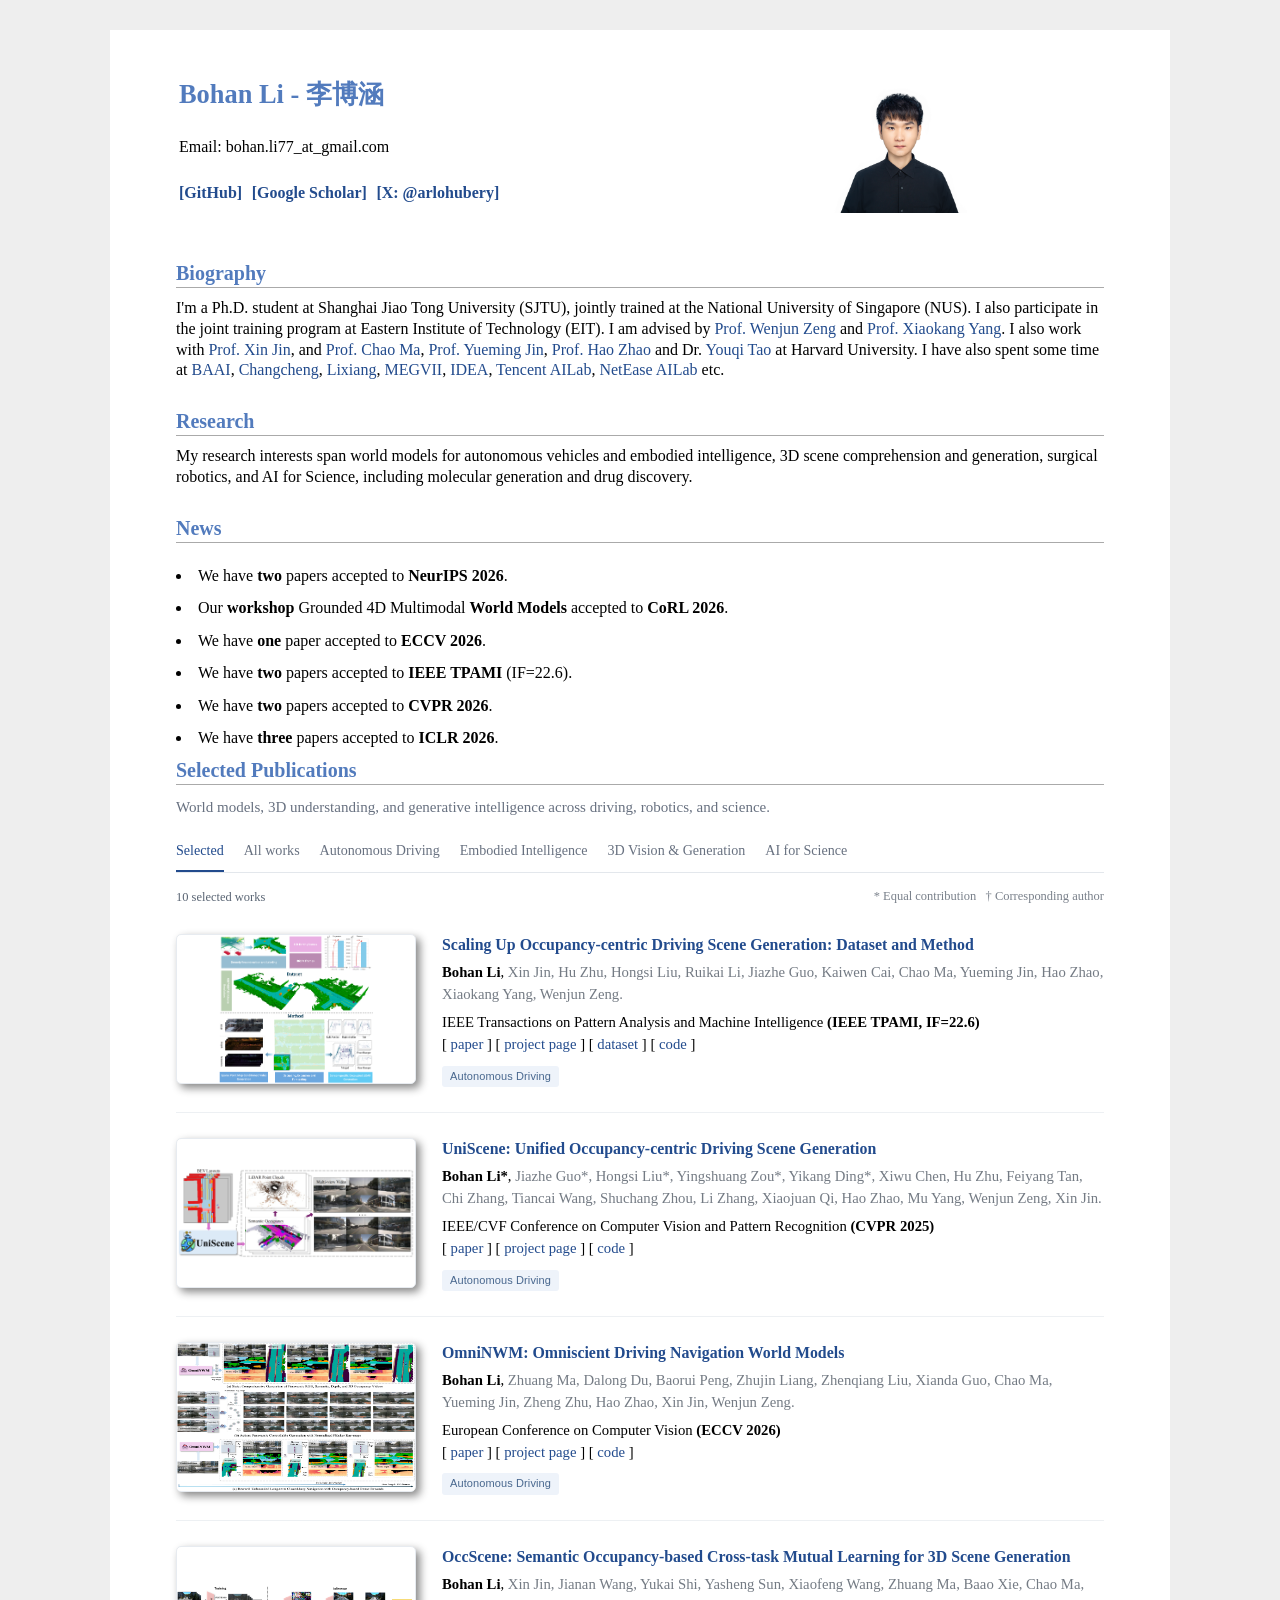
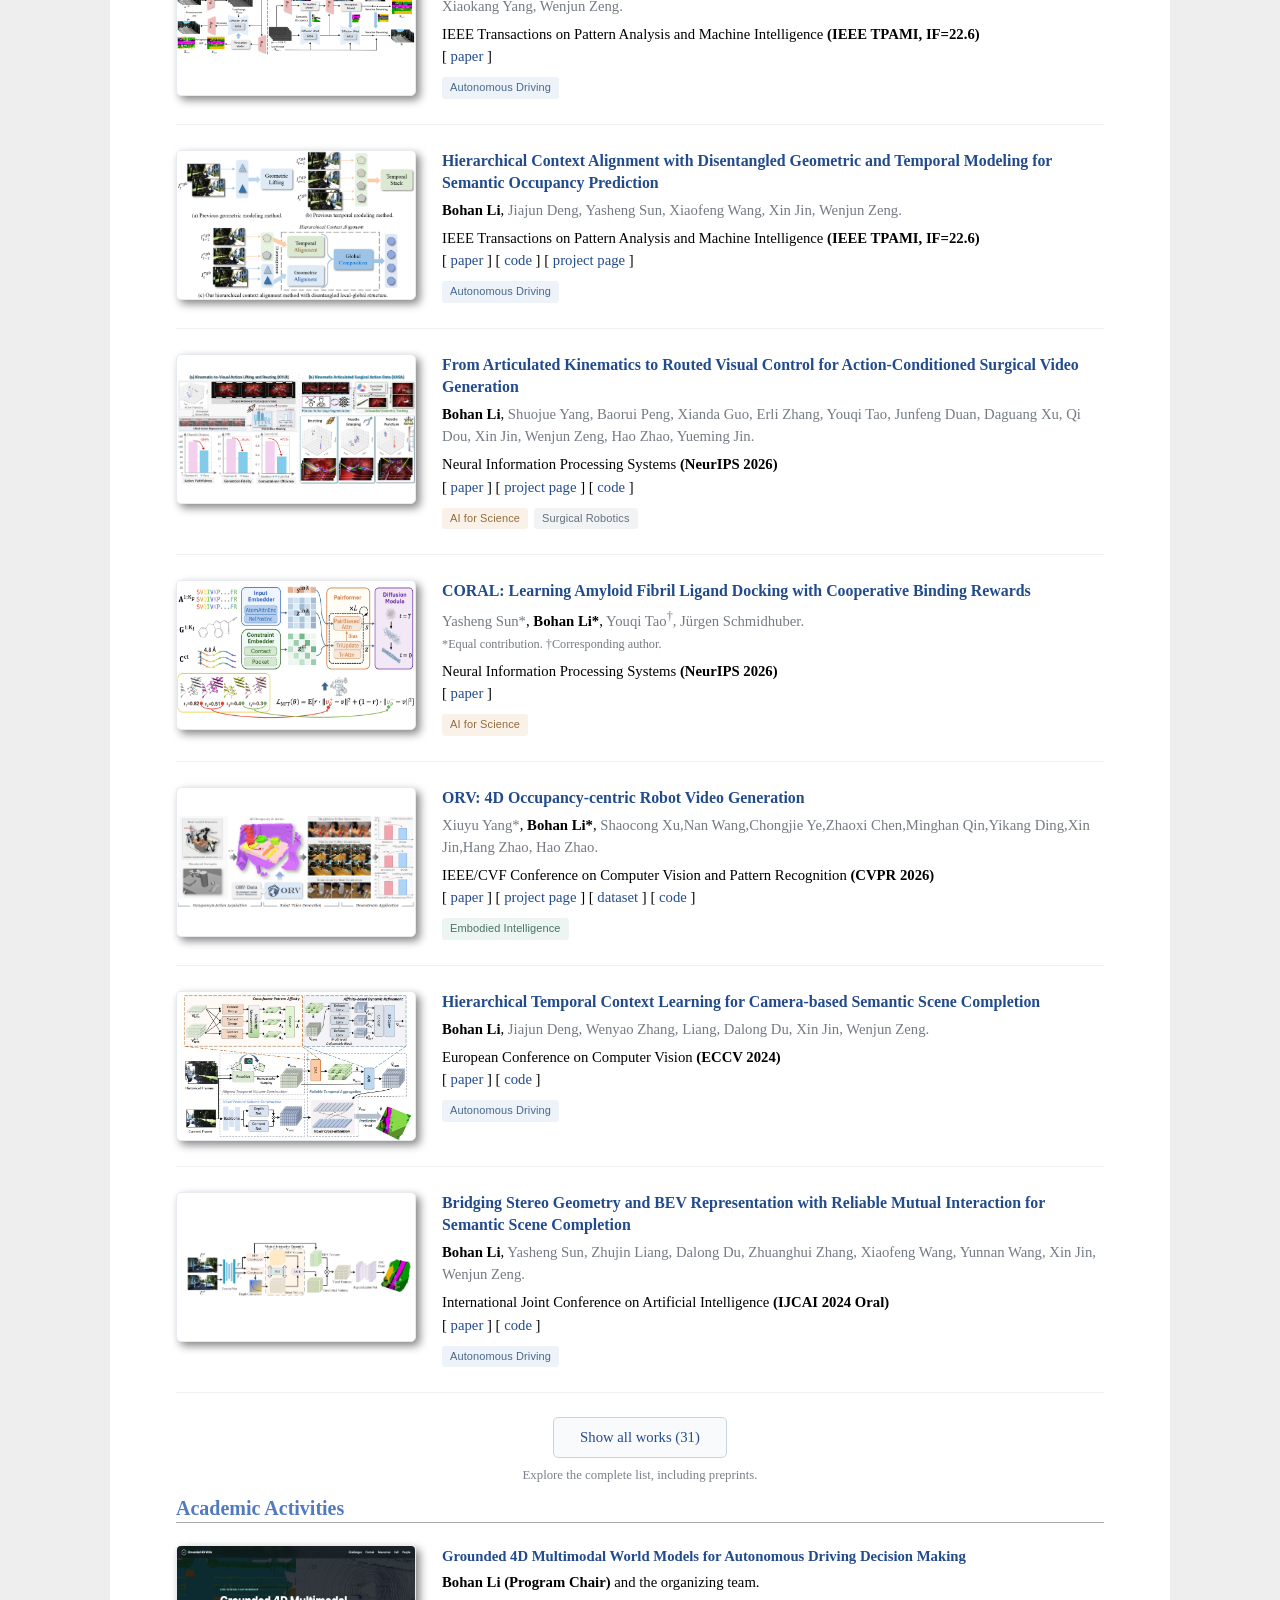
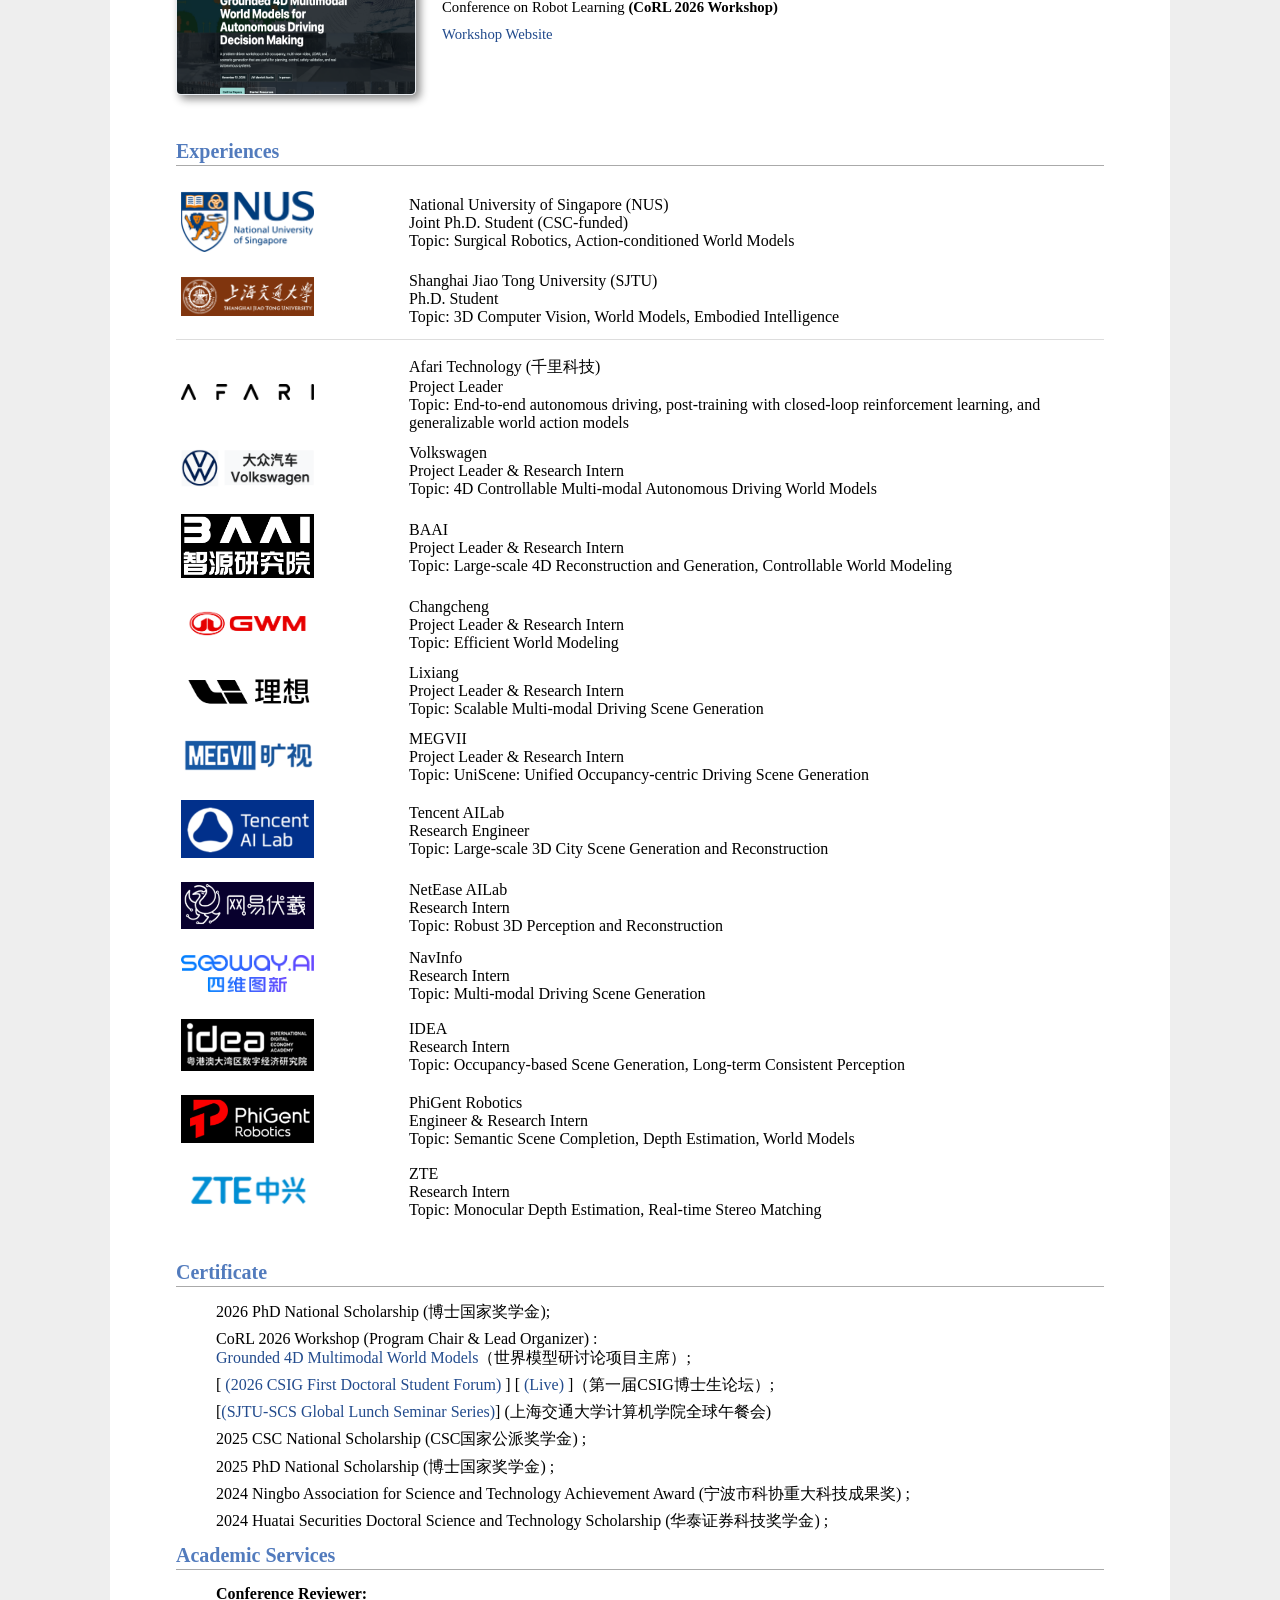
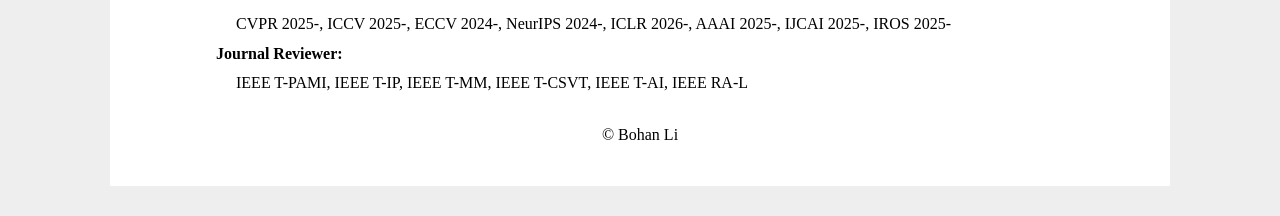
==== commit ab585f38: "Hide graduation and opportunity notice" ====
--- a/index.html
+++ b/index.html
@@ -87,7 +87,7 @@
           </span> -->
           I'm a Ph.D. student at Shanghai Jiao Tong University (SJTU), jointly trained at the National University of Singapore (NUS). I also participate in the joint training program at Eastern Institute of Technology (EIT). I am advised by <a href = "https://scholar.google.com/citations?hl=zh-CN&user=_cUfvYQAAAAJ">Prof. Wenjun Zeng</a> and <a href = "https://scholar.google.com/citations?hl=zh-CN&user=yDEavdMAAAAJ">Prof. Xiaokang Yang</a>. I also work with <a href = "https://scholar.google.com/citations?user=byaSC-kAAAAJ&hl=zh-CN">Prof. Xin Jin</a>, and <a href = "https://scholar.google.com/citations?hl=zh-CN&user=syoPhv8AAAAJ">Prof. Chao Ma</a>, <a href = "https://scholar.google.com/citations?user=s_kbB4oAAAAJ&hl=en">Prof. Yueming Jin</a>, <a href = "https://scholar.google.com/citations?user=ygQznUQAAAAJ&hl=en">Prof. Hao Zhao</a>  and Dr. <a href = "https://sternlab.bwh.harvard.edu/people/">Youqi Tao</a> at Harvard University. <!-- I did my Master's degree at South China University of Technology (SCUT) and Bachelor's degree at Northeastern University (NEU). --> I have also spent some time at <a href="https://www.baai.ac.cn/">BAAI</a>, <a href="https://www.gwm.com.cn/">Changcheng</a>, <a href="https://www.lixiang.com/">Lixiang</a>, <a href="https://en.megvii.com/megvii_research/">MEGVII</a>, <a href="https://www.idea.edu.cn/">IDEA</a>, <a href = "https://ailab.tencent.com/ailab/zh/index">Tencent AILab</a>, <a href="https://fuxi.163.com/laboratory">NetEase AILab</a> etc.
         </p>
-        <p class="opportunity-line">I will graduate in March 2027 and am open to opportunities. Please feel free to contact me.</p>
+        <!-- <p class="opportunity-line">I will graduate in March 2027 and am open to opportunities. Please feel free to contact me.</p> -->
         <h2>Research </h2>
         <p>
           My research interests span world models for autonomous vehicles and embodied intelligence, 3D scene comprehension and generation, surgical robotics, and AI for Science, including molecular generation and drug discovery.
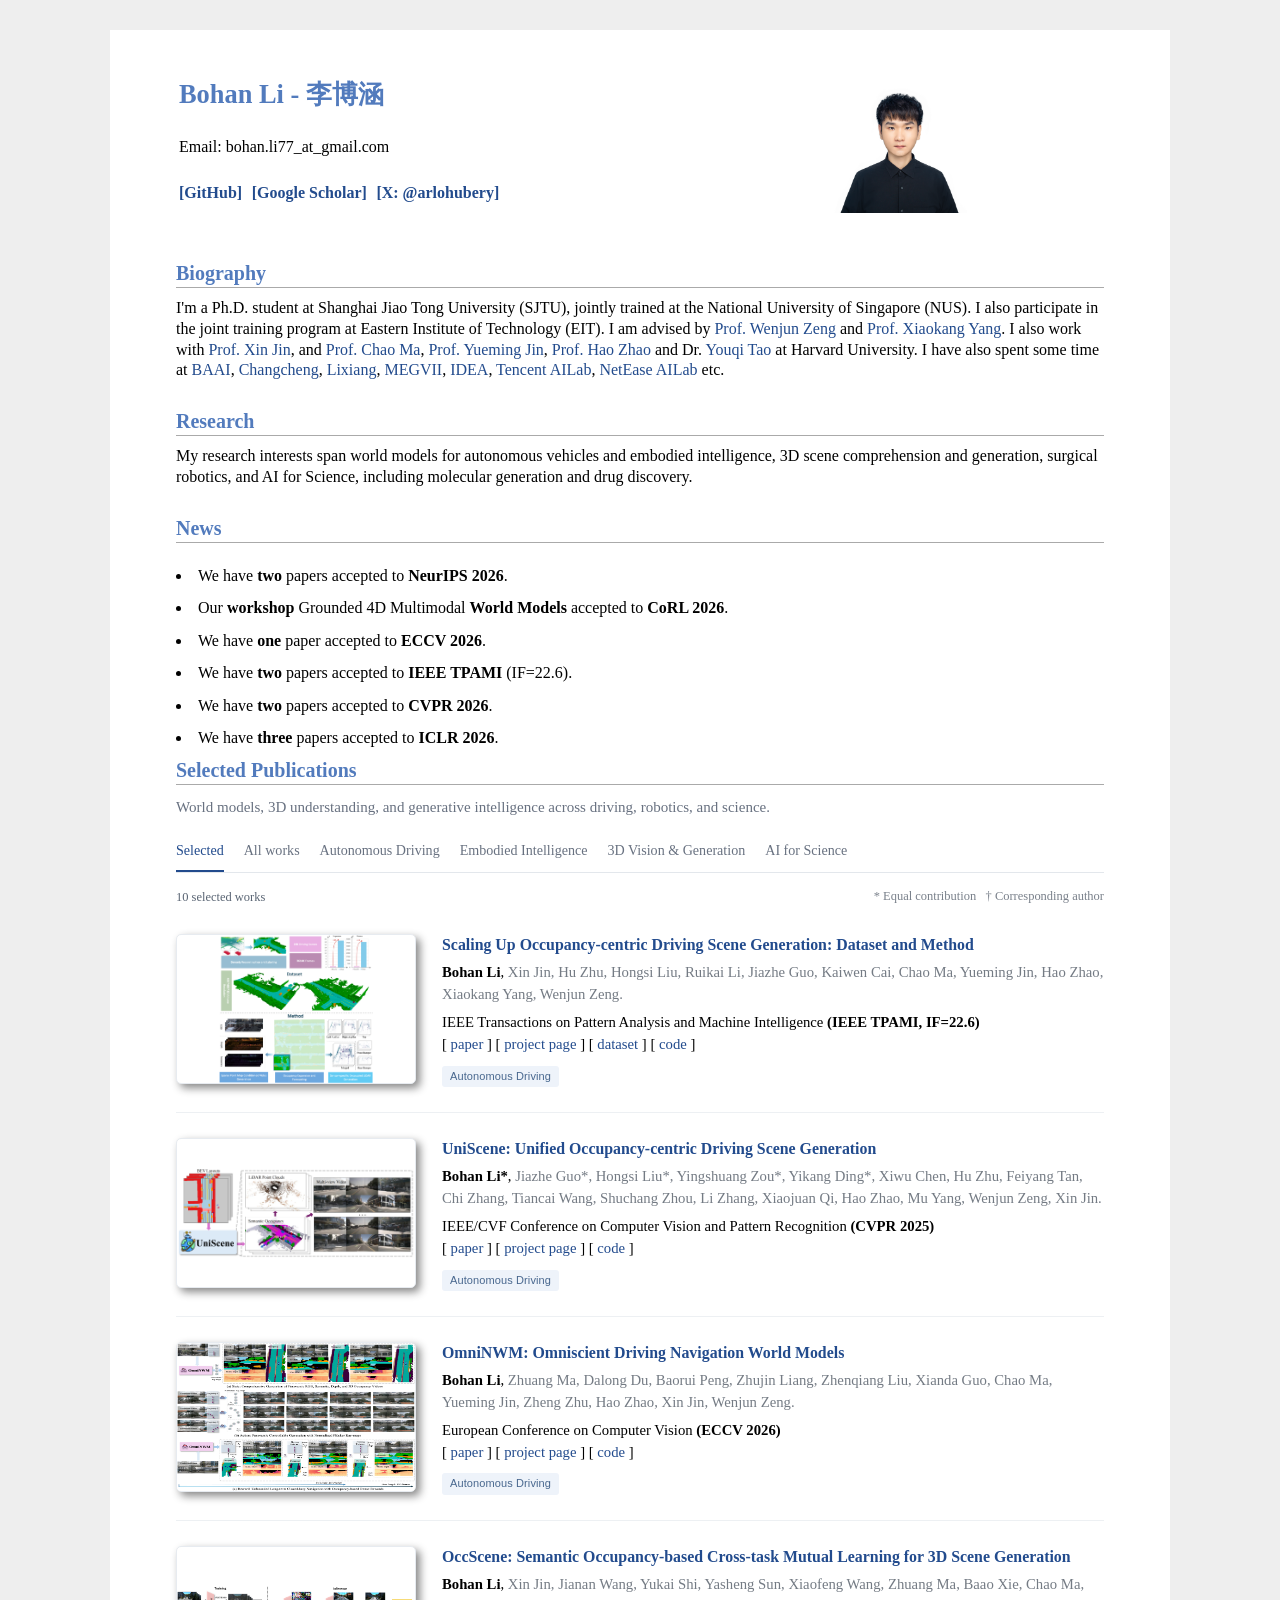
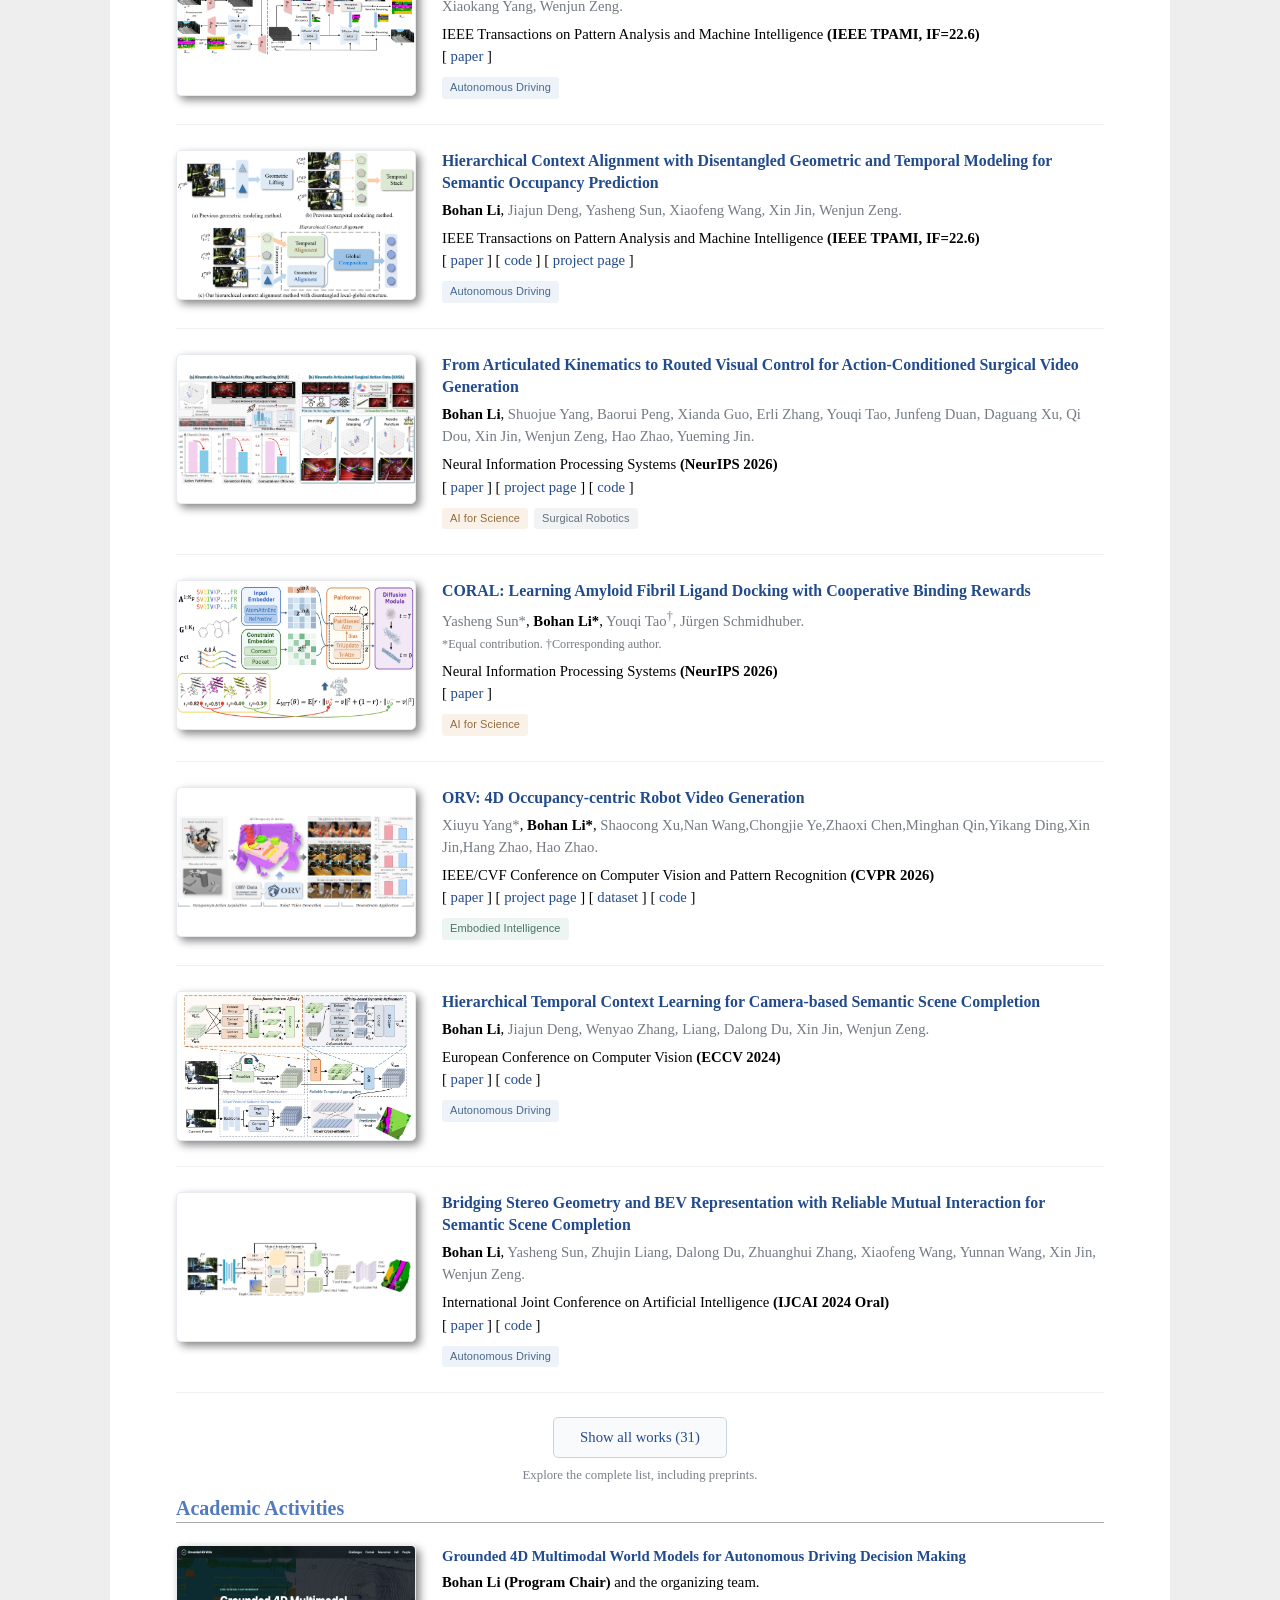
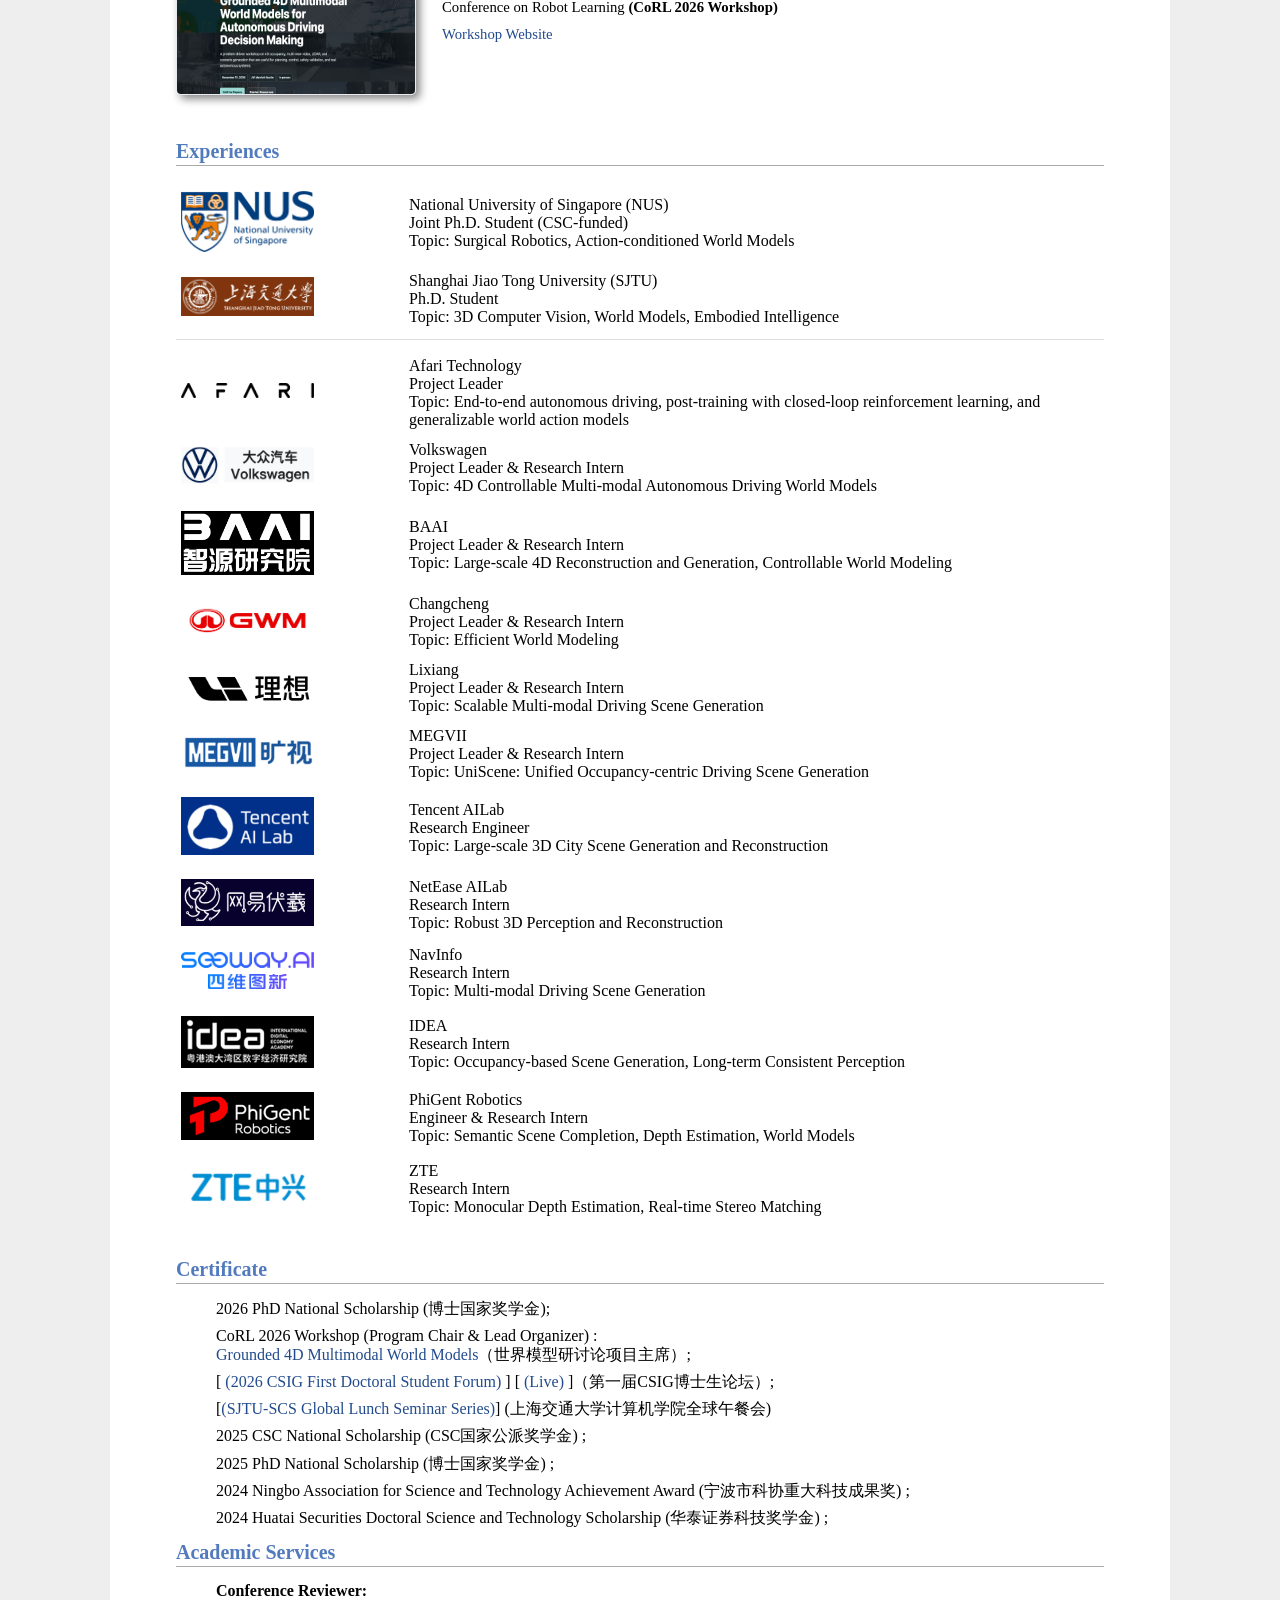
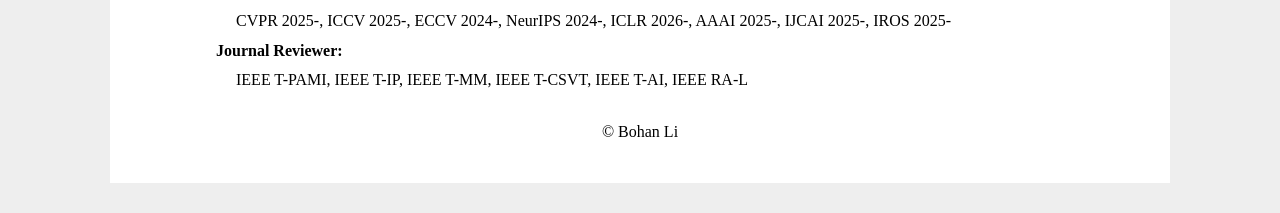
==== commit 15255897: "Use English name for Afari Technology" ====
--- a/index.html
+++ b/index.html
@@ -627,7 +627,7 @@
                 <img style="width:60%;max-width:60%" src='images/afari.webp' alt="Afari Technology logo">
               </td>
               <td style="width:75%">
-                <papertitle>Afari Technology (千里科技)</papertitle><br>
+                <papertitle>Afari Technology</papertitle><br>
                 Project Leader<br>
                 Topic: End-to-end autonomous driving, post-training with closed-loop reinforcement learning, and generalizable world action models
               </td>
